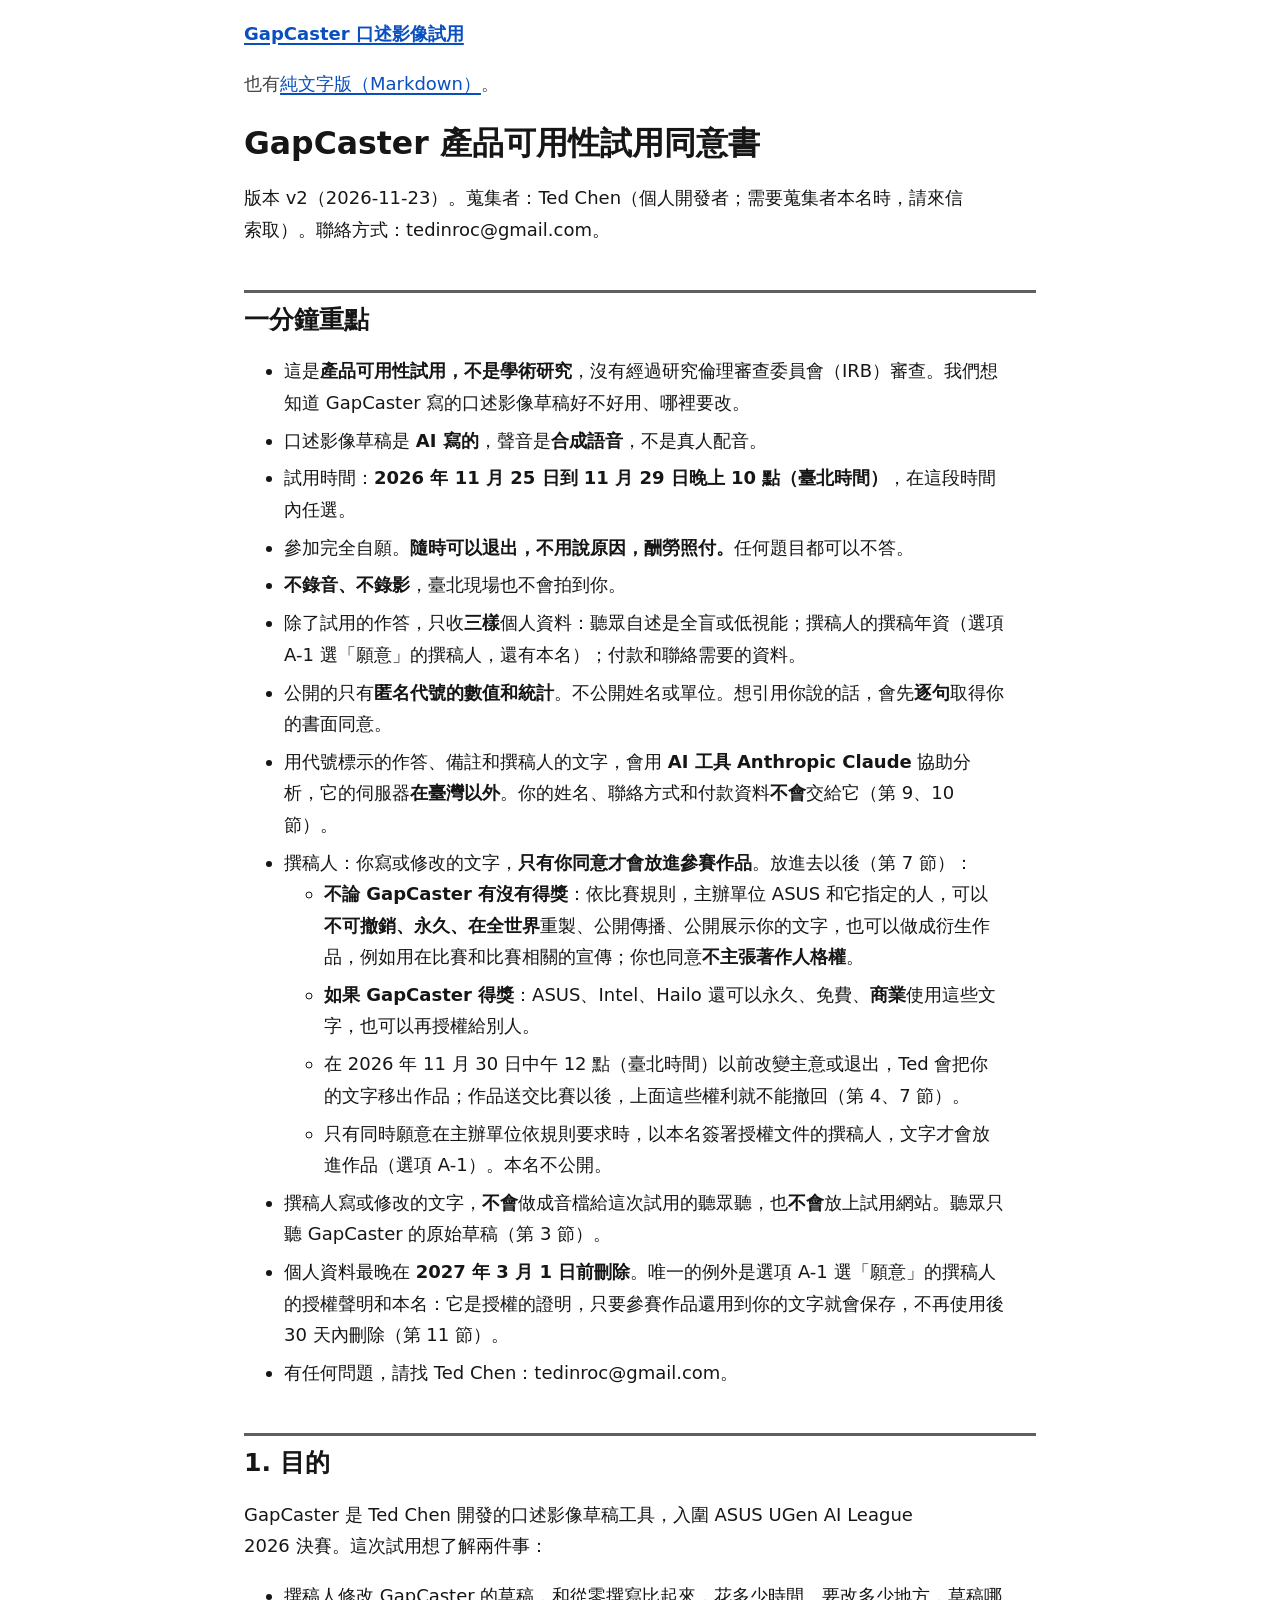
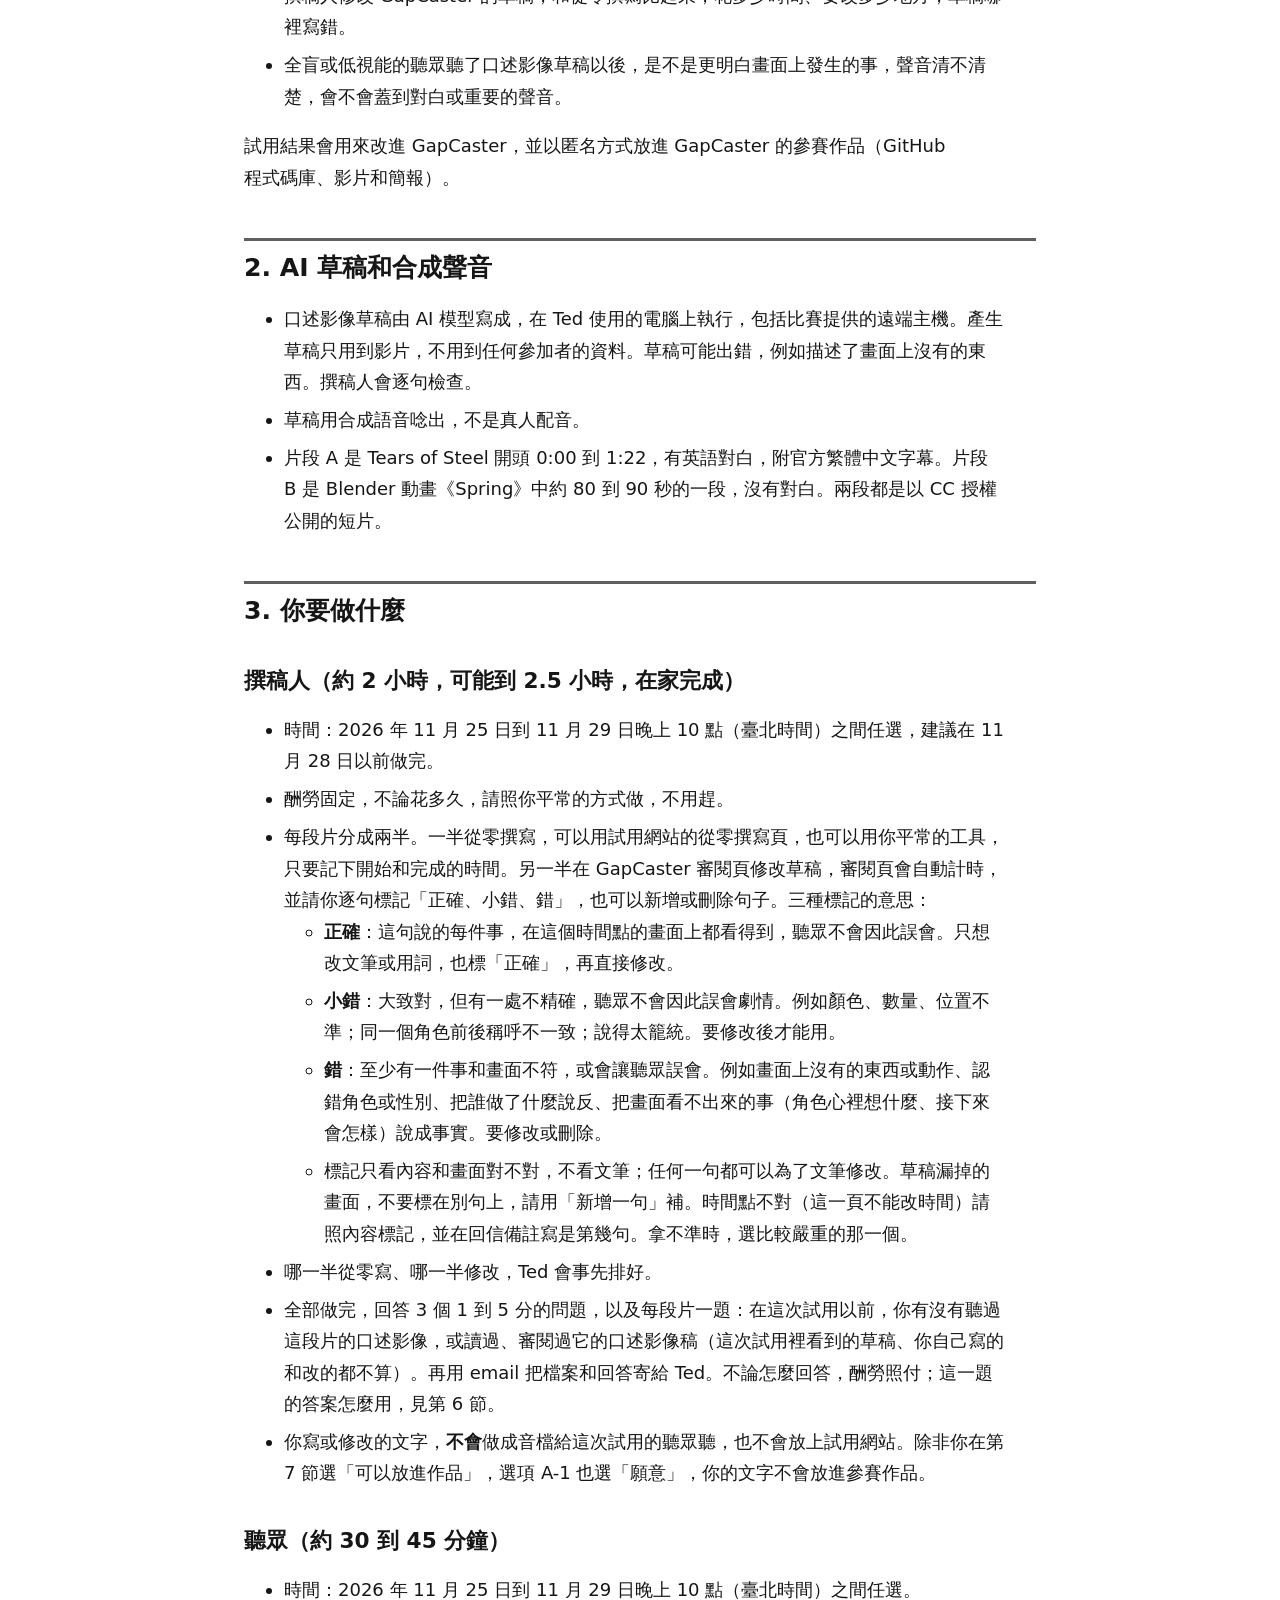
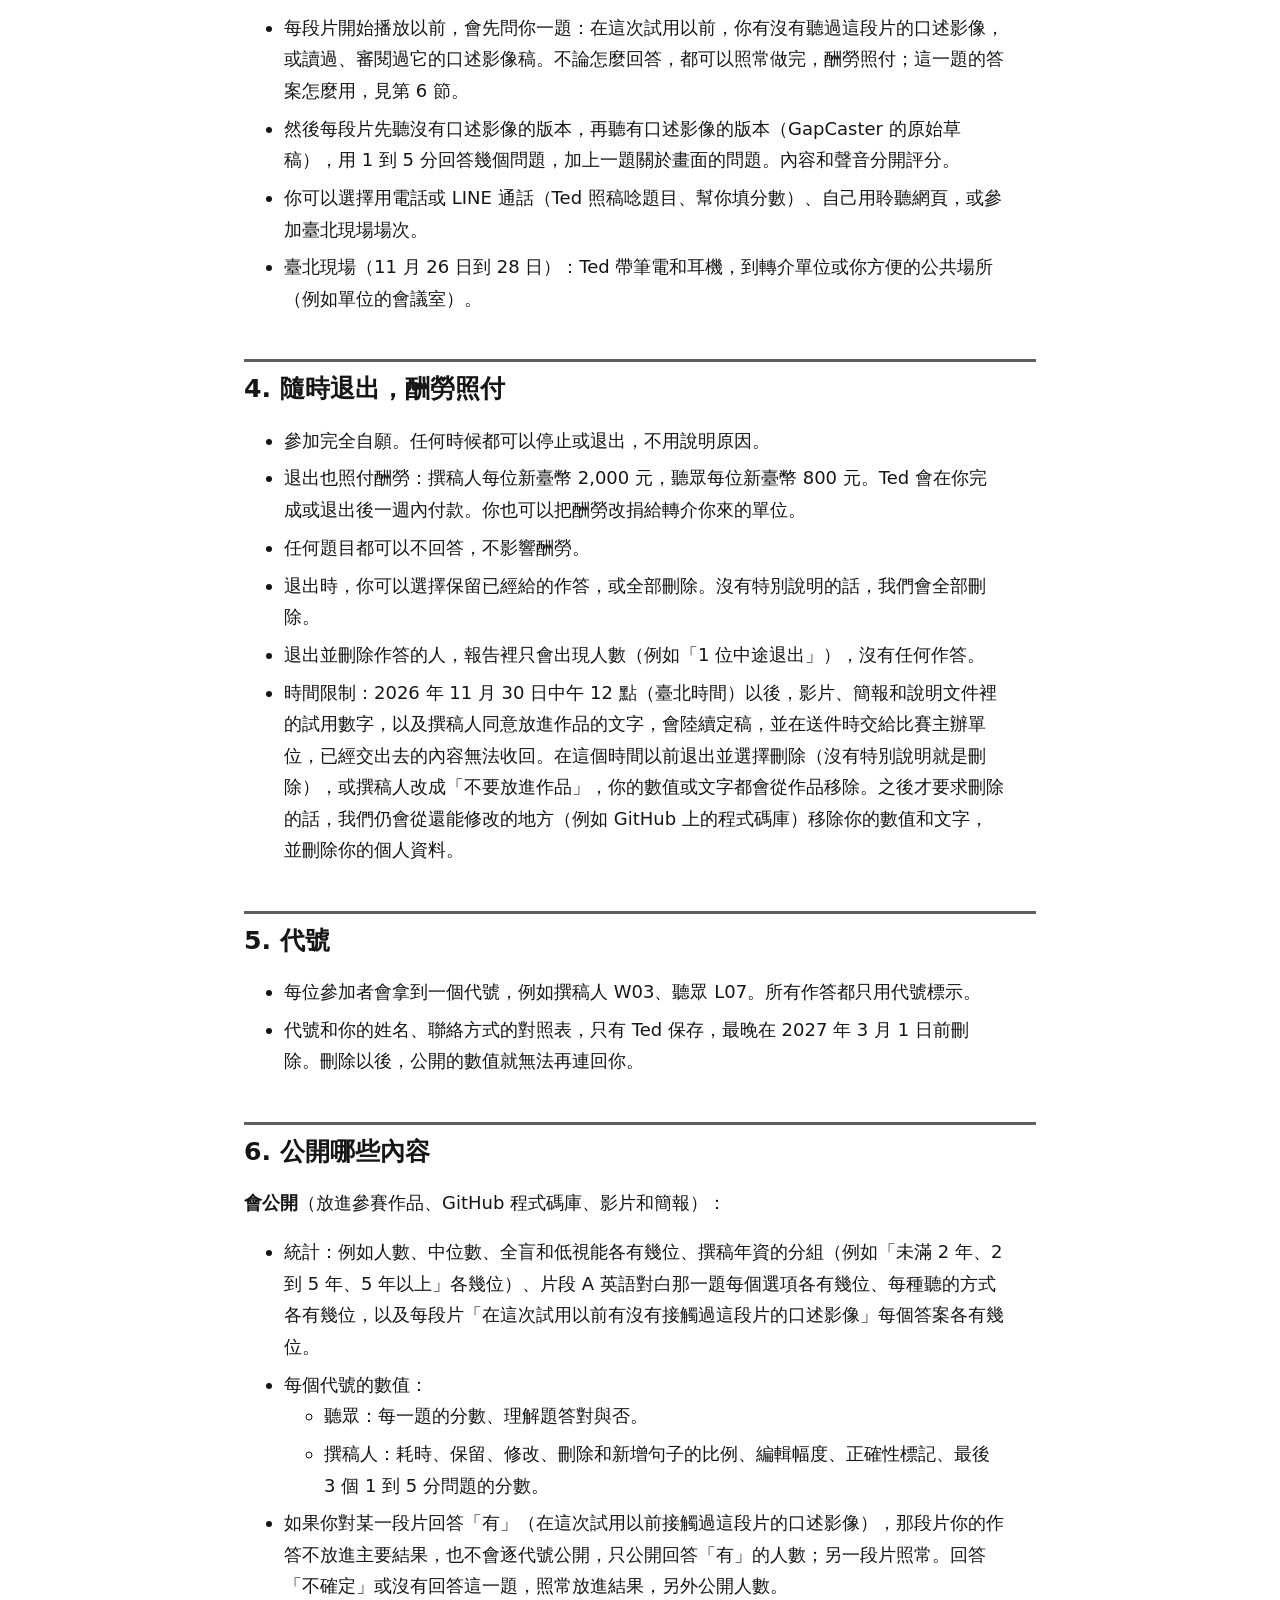
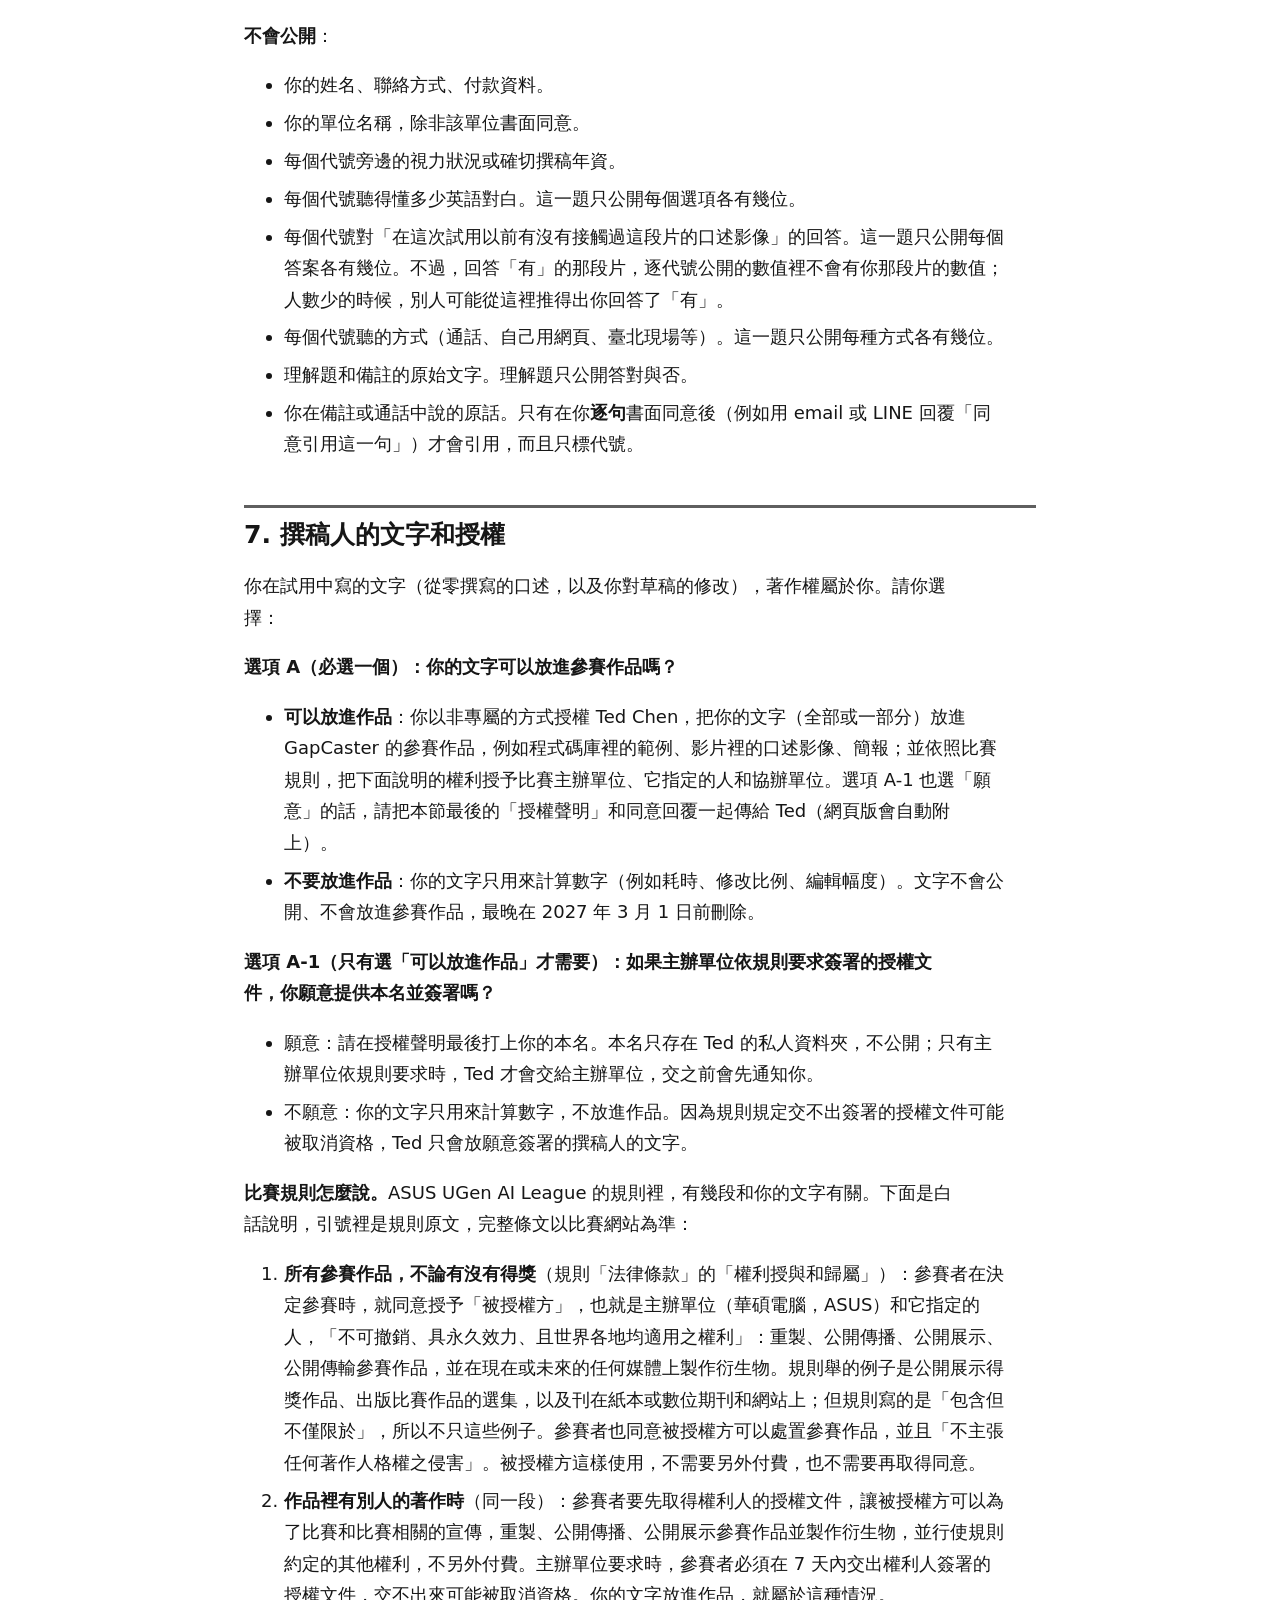
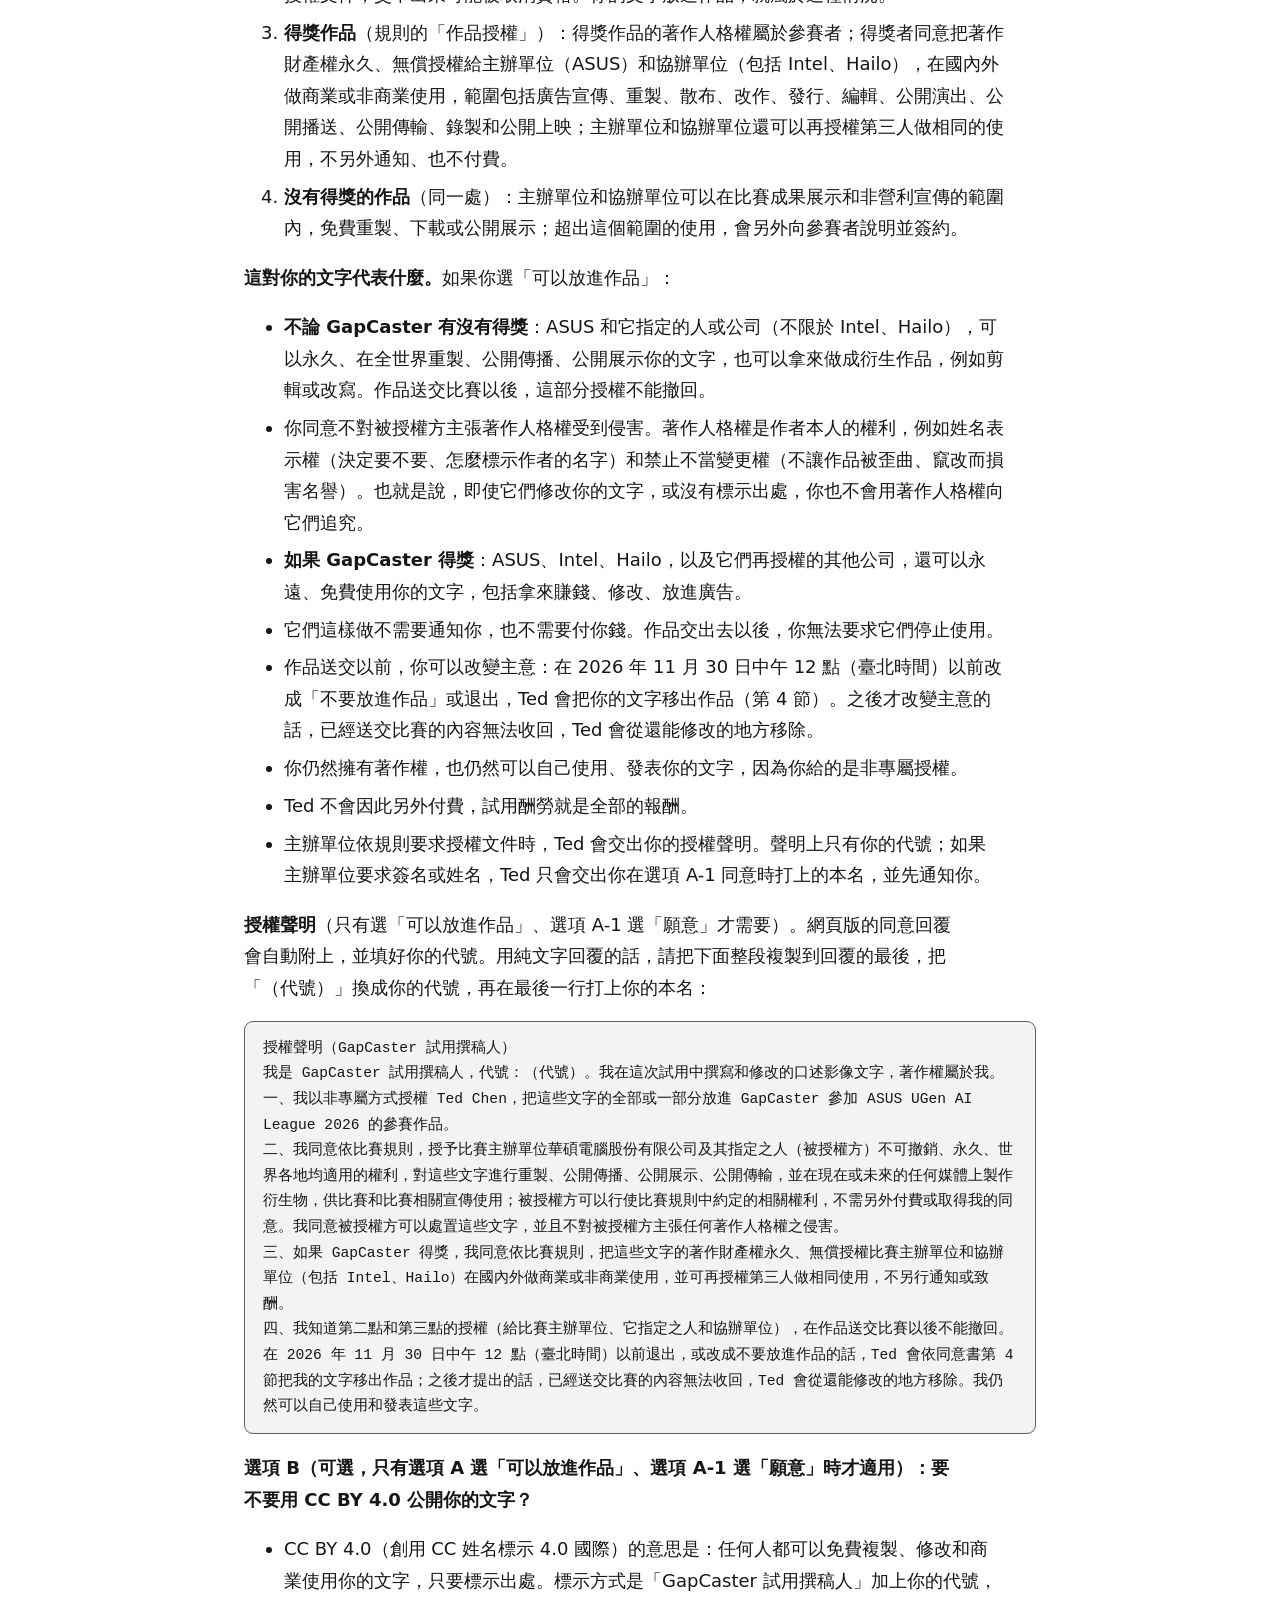
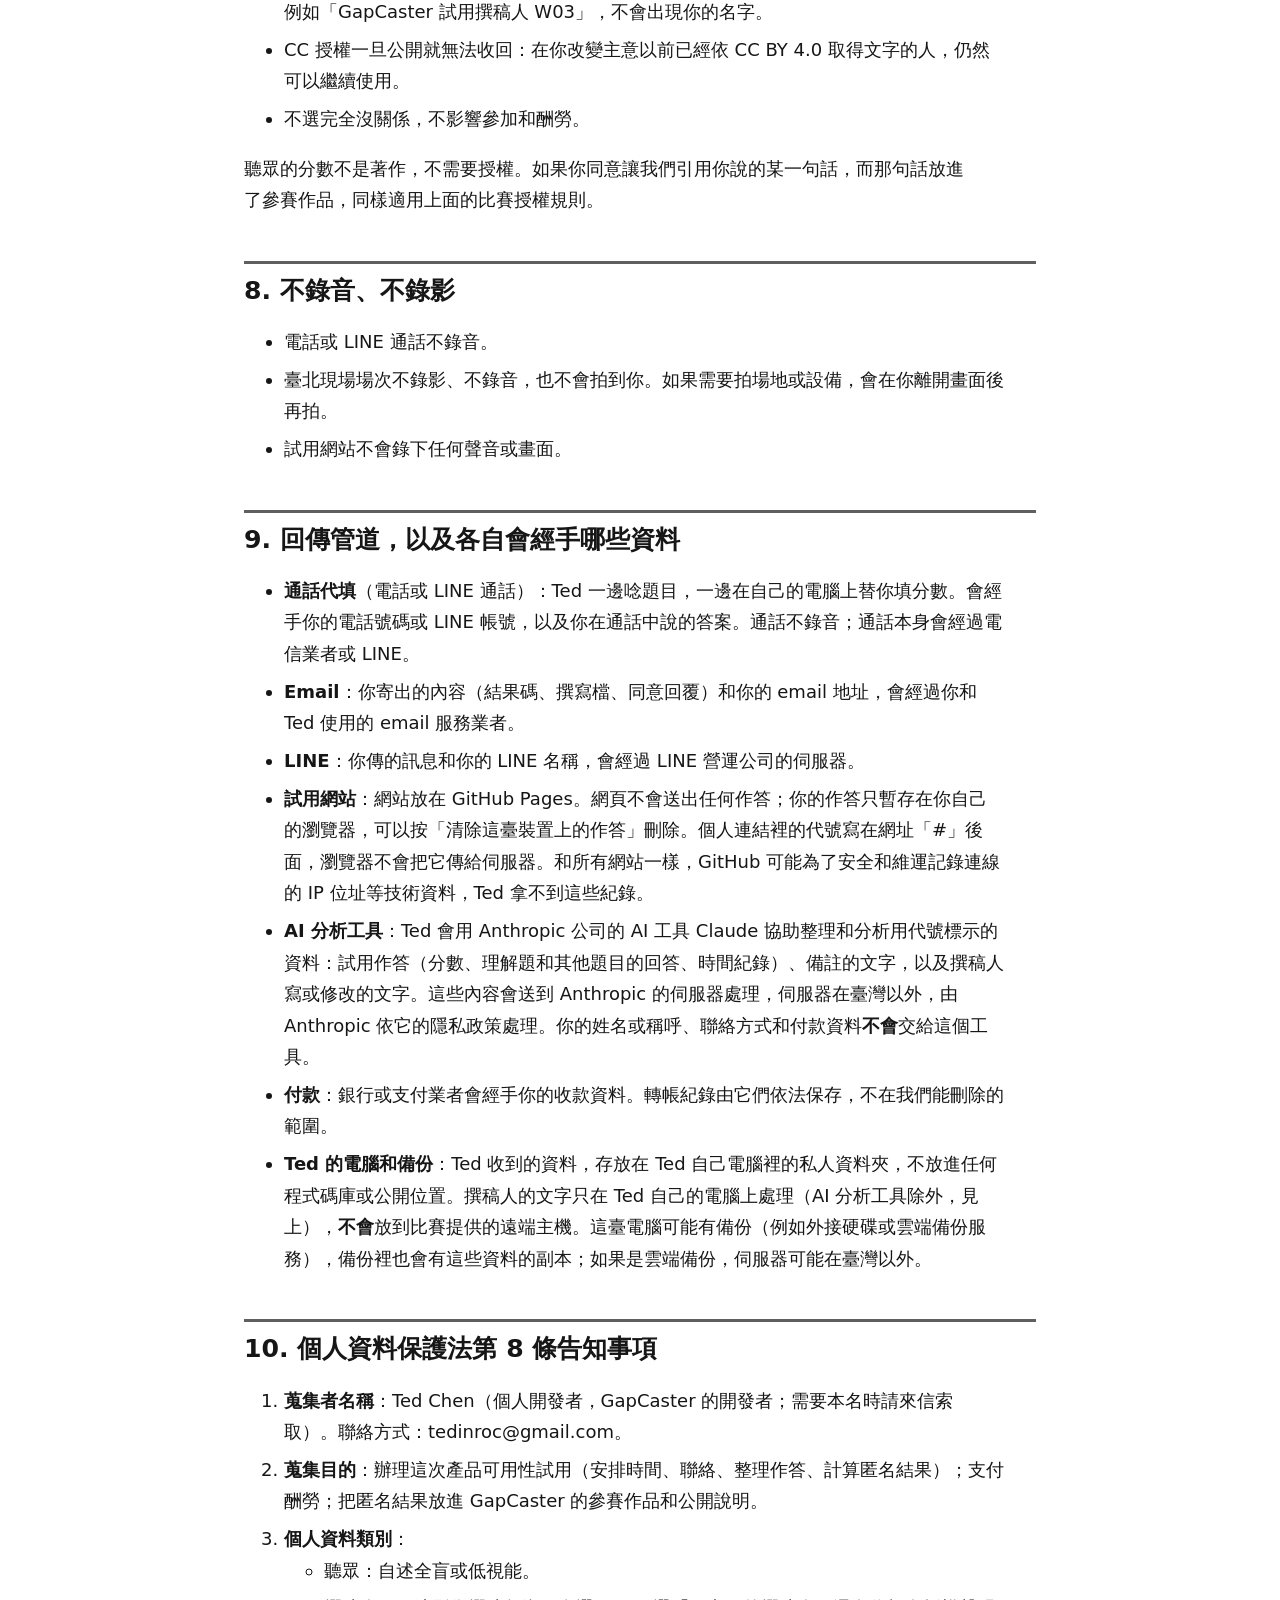
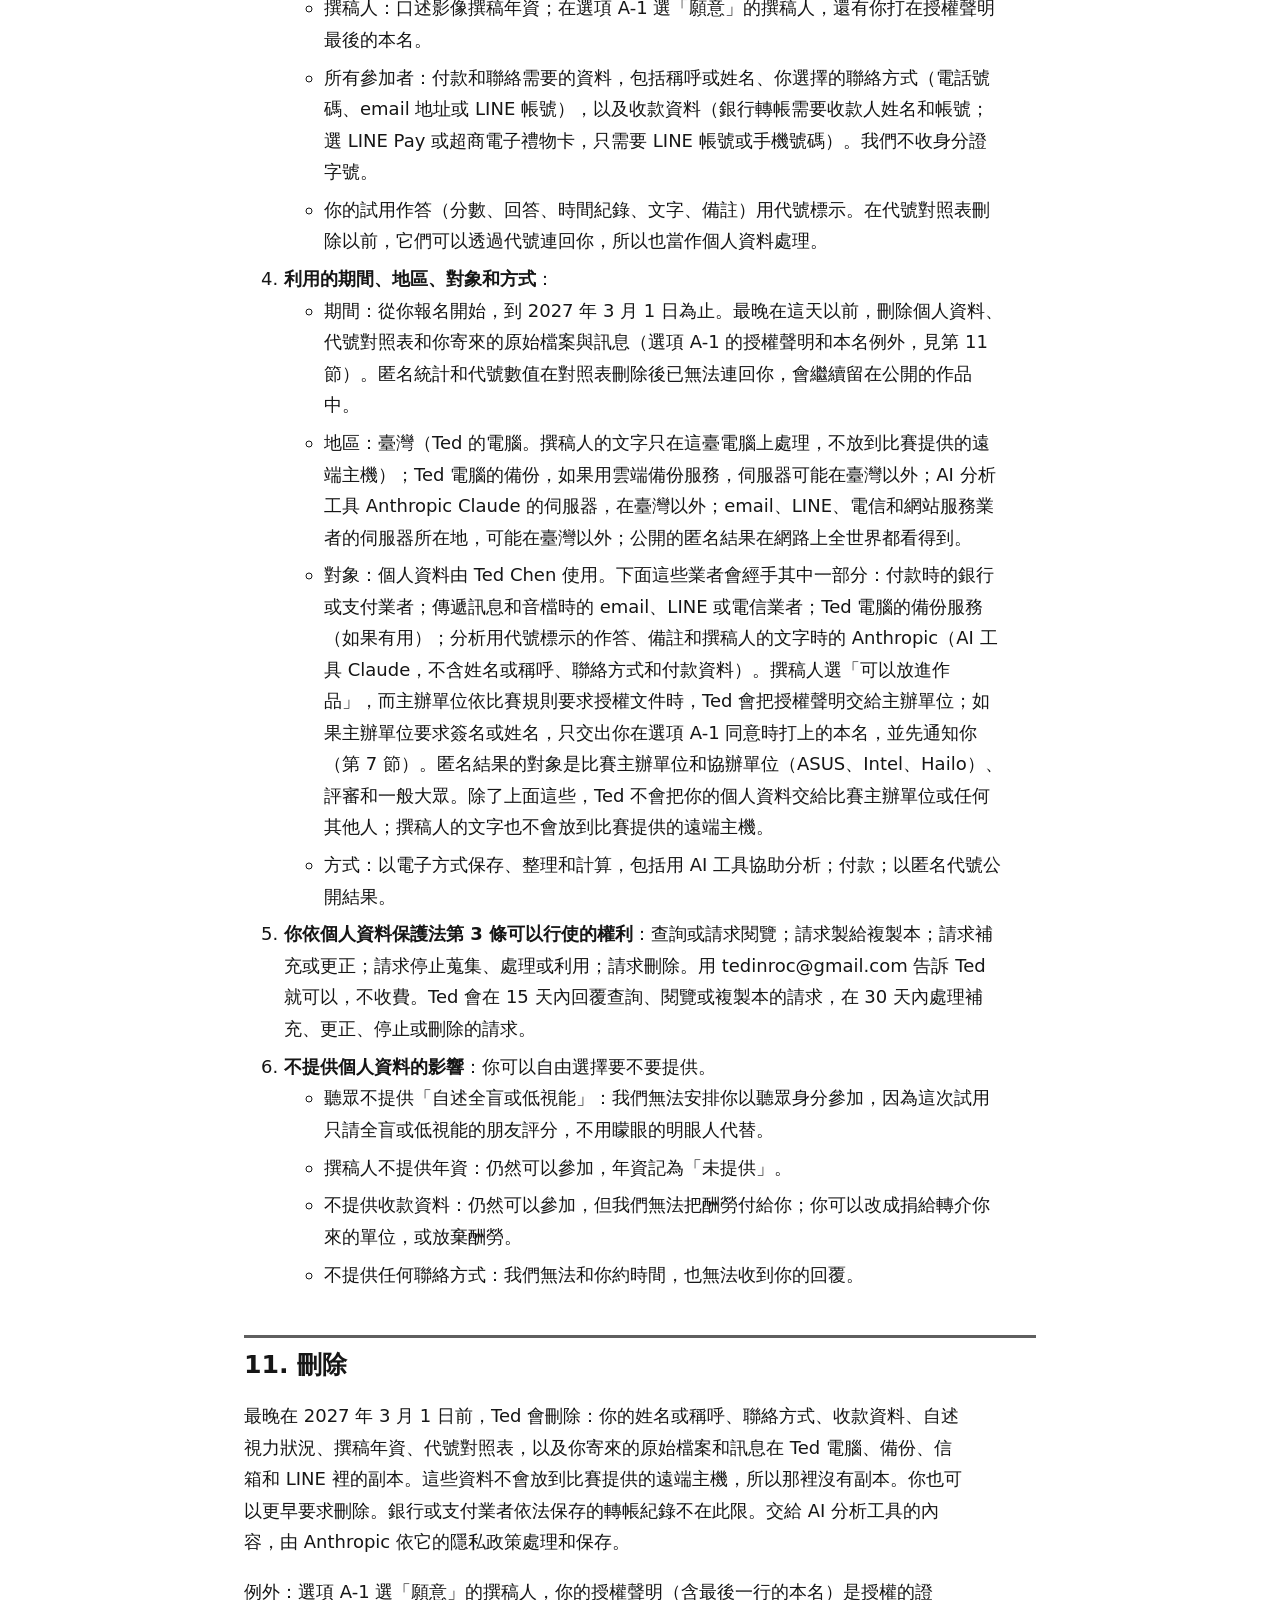
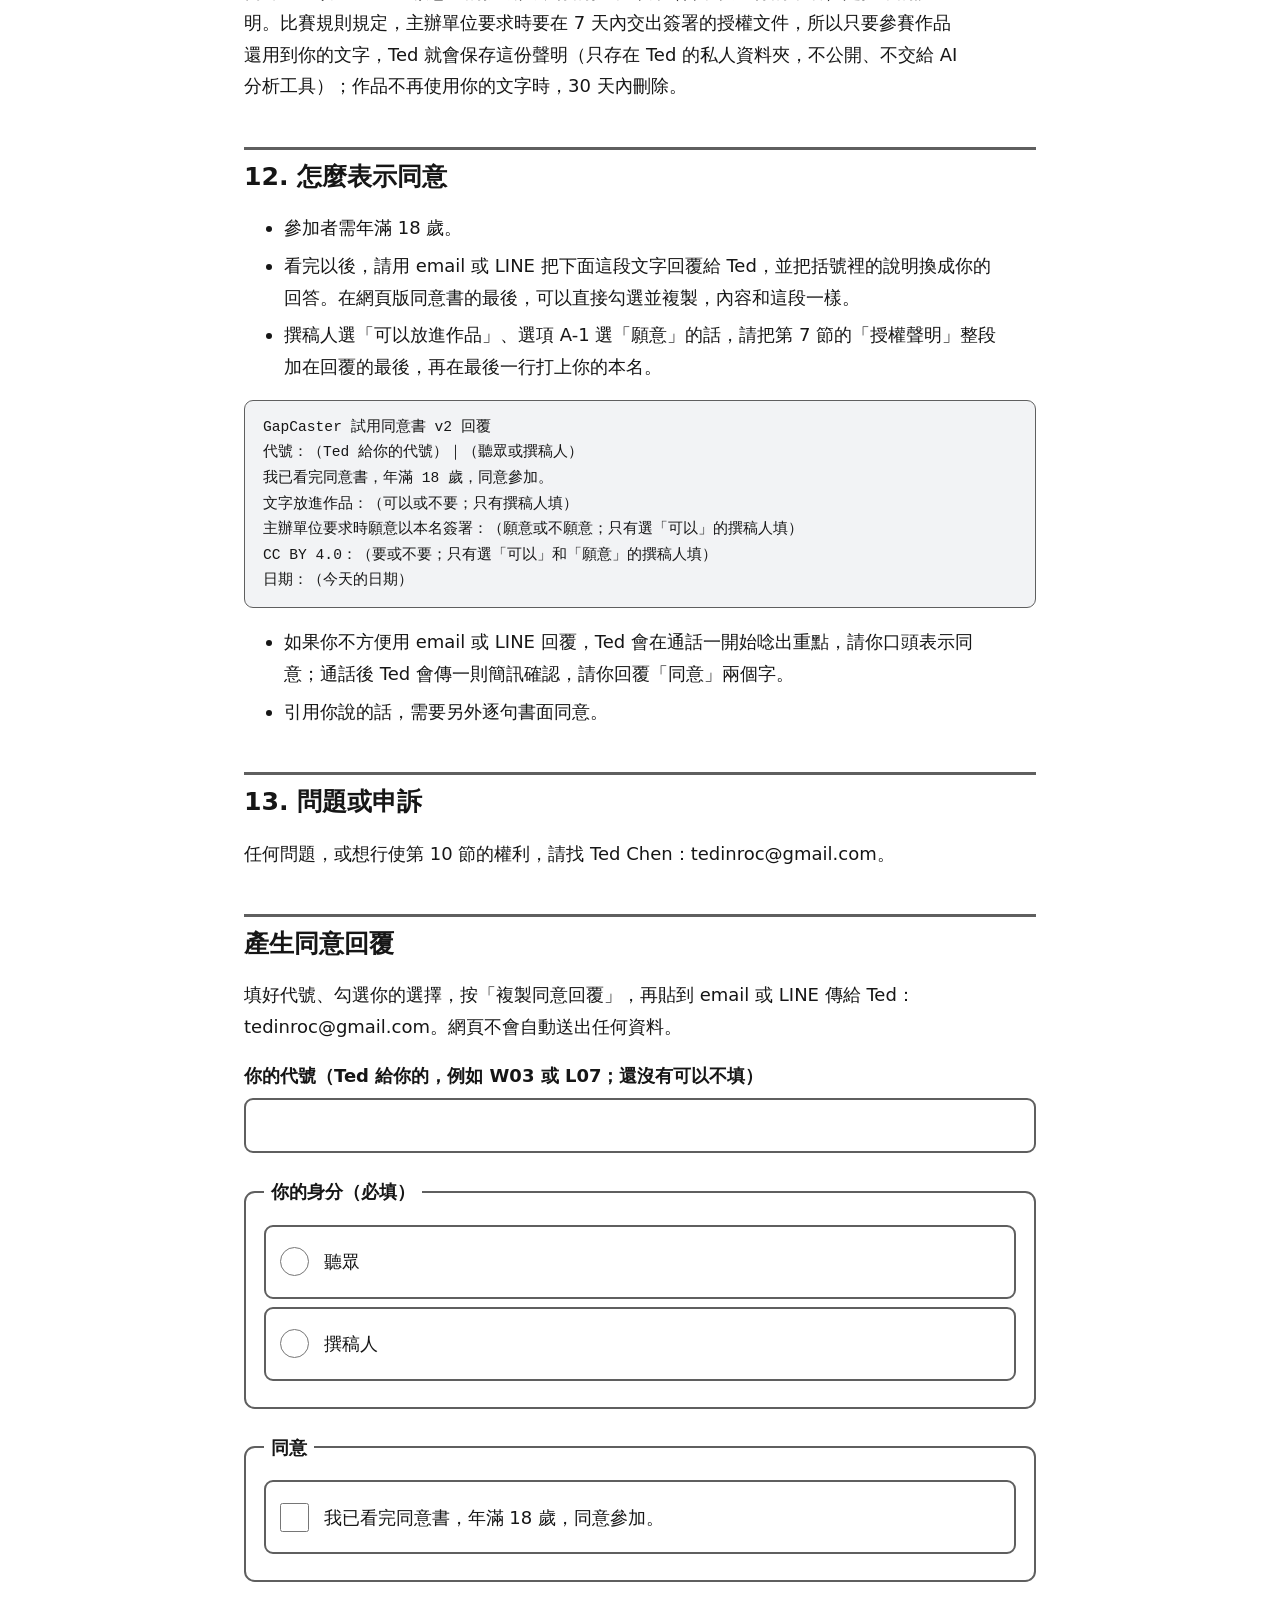
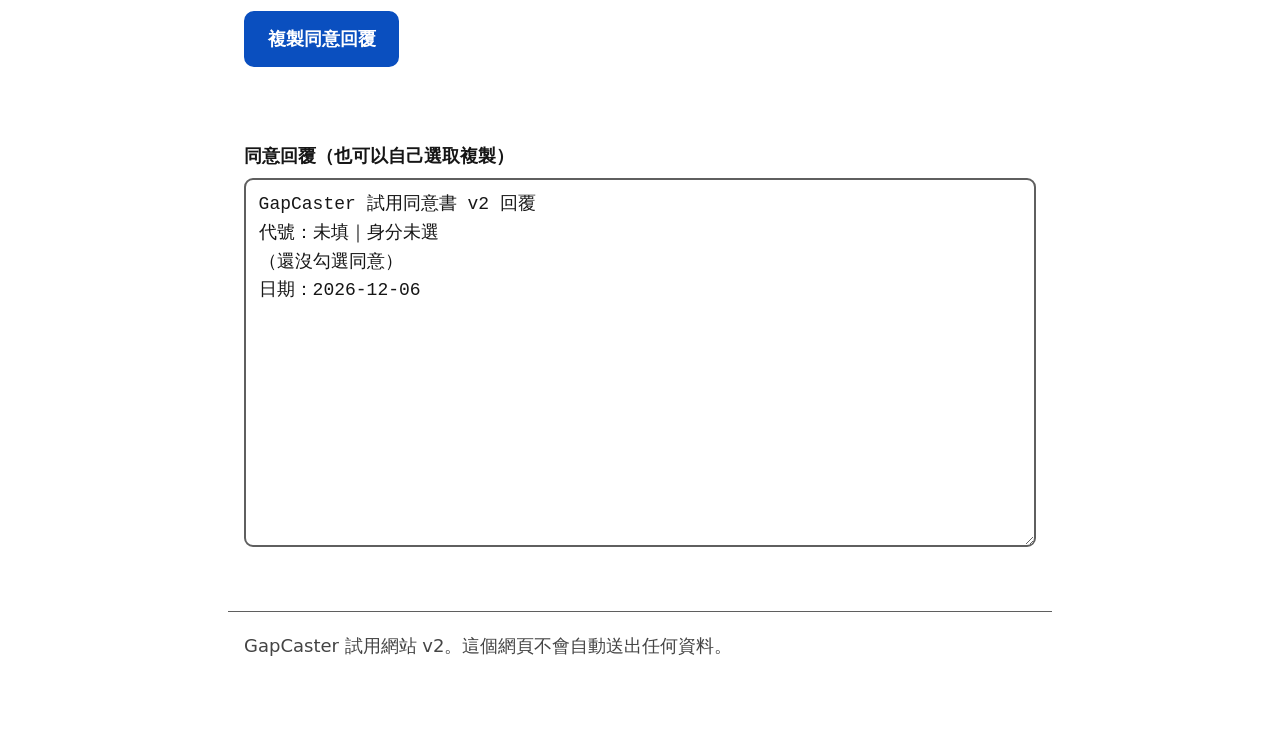
==== consent.html @ 2f9c4f00 "GapCaster trial site: one round, 25-29 November 2026" ====
<!doctype html>
<html lang="zh-Hant-TW">
<head>
<meta charset="utf-8">
<meta name="viewport" content="width=device-width, initial-scale=1">
<meta http-equiv="Content-Security-Policy" content="default-src 'self'; script-src 'self'; style-src 'self'; media-src 'self'; img-src 'self'; connect-src 'none'; form-action 'none'; base-uri 'none'; object-src 'none'">
<meta name="robots" content="noindex, nofollow">
<meta name="referrer" content="no-referrer">
<meta name="color-scheme" content="light dark">
<title>試用同意書｜GapCaster</title>
<link rel="stylesheet" href="assets/site.css">
</head>
<body>
<a class="skip" href="#main">跳到主要內容</a>
<header class="site-header"><nav aria-label="網站"><a href="index.html">GapCaster 口述影像試用</a></nav></header>
<main id="main">

<!-- Generated by tools/build.py. Edit the source there, then rebuild. -->

<p class="muted">也有<a href="consent.md">純文字版（Markdown）</a>。</p>
<h1 id="s1">GapCaster 產品可用性試用同意書</h1>
<p>版本 v2（2026-11-23）。蒐集者：Ted Chen（個人開發者；需要蒐集者本名時，請來信索取）。聯絡方式：tedinroc@gmail.com。</p>
<h2 id="s2">一分鐘重點</h2>
<ul><li>這是<strong>產品可用性試用，不是學術研究</strong>，沒有經過研究倫理審查委員會（IRB）審查。我們想知道 GapCaster 寫的口述影像草稿好不好用、哪裡要改。</li><li>口述影像草稿是 <strong>AI 寫的</strong>，聲音是<strong>合成語音</strong>，不是真人配音。</li><li>試用時間：<strong>2026 年 11 月 25 日到 11 月 29 日晚上 10 點（臺北時間）</strong>，在這段時間內任選。</li><li>參加完全自願。<strong>隨時可以退出，不用說原因，酬勞照付。</strong>任何題目都可以不答。</li><li><strong>不錄音、不錄影</strong>，臺北現場也不會拍到你。</li><li>除了試用的作答，只收<strong>三樣</strong>個人資料：聽眾自述是全盲或低視能；撰稿人的撰稿年資（選項 A-1 選「願意」的撰稿人，還有本名）；付款和聯絡需要的資料。</li><li>公開的只有<strong>匿名代號的數值和統計</strong>。不公開姓名或單位。想引用你說的話，會先<strong>逐句</strong>取得你的書面同意。</li><li>用代號標示的作答、備註和撰稿人的文字，會用 <strong>AI 工具 Anthropic Claude</strong> 協助分析，它的伺服器<strong>在臺灣以外</strong>。你的姓名、聯絡方式和付款資料<strong>不會</strong>交給它（第 9、10 節）。</li><li>撰稿人：你寫或修改的文字，<strong>只有你同意才會放進參賽作品</strong>。放進去以後（第 7 節）：<ul><li><strong>不論 GapCaster 有沒有得獎</strong>：依比賽規則，主辦單位 ASUS 和它指定的人，可以<strong>不可撤銷、永久、在全世界</strong>重製、公開傳播、公開展示你的文字，也可以做成衍生作品，例如用在比賽和比賽相關的宣傳；你也同意<strong>不主張著作人格權</strong>。</li><li><strong>如果 GapCaster 得獎</strong>：ASUS、Intel、Hailo 還可以永久、免費、<strong>商業</strong>使用這些文字，也可以再授權給別人。</li><li>在 2026 年 11 月 30 日中午 12 點（臺北時間）以前改變主意或退出，Ted 會把你的文字移出作品；作品送交比賽以後，上面這些權利就不能撤回（第 4、7 節）。</li><li>只有同時願意在主辦單位依規則要求時，以本名簽署授權文件的撰稿人，文字才會放進作品（選項 A-1）。本名不公開。</li></ul></li><li>撰稿人寫或修改的文字，<strong>不會</strong>做成音檔給這次試用的聽眾聽，也<strong>不會</strong>放上試用網站。聽眾只聽 GapCaster 的原始草稿（第 3 節）。</li><li>個人資料最晚在 <strong>2027 年 3 月 1 日前刪除</strong>。唯一的例外是選項 A-1 選「願意」的撰稿人的授權聲明和本名：它是授權的證明，只要參賽作品還用到你的文字就會保存，不再使用後 30 天內刪除（第 11 節）。</li><li>有任何問題，請找 Ted Chen：tedinroc@gmail.com。</li></ul>
<h2 id="s3">1. 目的</h2>
<p>GapCaster 是 Ted Chen 開發的口述影像草稿工具，入圍 ASUS UGen AI League 2026 決賽。這次試用想了解兩件事：</p>
<ul><li>撰稿人修改 GapCaster 的草稿，和從零撰寫比起來，花多少時間、要改多少地方，草稿哪裡寫錯。</li><li>全盲或低視能的聽眾聽了口述影像草稿以後，是不是更明白畫面上發生的事，聲音清不清楚，會不會蓋到對白或重要的聲音。</li></ul>
<p>試用結果會用來改進 GapCaster，並以匿名方式放進 GapCaster 的參賽作品（GitHub 程式碼庫、影片和簡報）。</p>
<h2 id="s4">2. AI 草稿和合成聲音</h2>
<ul><li>口述影像草稿由 AI 模型寫成，在 Ted 使用的電腦上執行，包括比賽提供的遠端主機。產生草稿只用到影片，不用到任何參加者的資料。草稿可能出錯，例如描述了畫面上沒有的東西。撰稿人會逐句檢查。</li><li>草稿用合成語音唸出，不是真人配音。</li><li>片段 A 是 Tears of Steel 開頭 0:00 到 1:22，有英語對白，附官方繁體中文字幕。片段 B 是 Blender 動畫《Spring》中約 80 到 90 秒的一段，沒有對白。兩段都是以 CC 授權公開的短片。</li></ul>
<h2 id="s5">3. 你要做什麼</h2>
<h3 id="s6">撰稿人（約 2 小時，可能到 2.5 小時，在家完成）</h3>
<ul><li>時間：2026 年 11 月 25 日到 11 月 29 日晚上 10 點（臺北時間）之間任選，建議在 11 月 28 日以前做完。</li><li>酬勞固定，不論花多久，請照你平常的方式做，不用趕。</li><li>每段片分成兩半。一半從零撰寫，可以用試用網站的從零撰寫頁，也可以用你平常的工具，只要記下開始和完成的時間。另一半在 GapCaster 審閱頁修改草稿，審閱頁會自動計時，並請你逐句標記「正確、小錯、錯」，也可以新增或刪除句子。三種標記的意思：<ul><li><strong>正確</strong>：這句說的每件事，在這個時間點的畫面上都看得到，聽眾不會因此誤會。只想改文筆或用詞，也標「正確」，再直接修改。</li><li><strong>小錯</strong>：大致對，但有一處不精確，聽眾不會因此誤會劇情。例如顏色、數量、位置不準；同一個角色前後稱呼不一致；說得太籠統。要修改後才能用。</li><li><strong>錯</strong>：至少有一件事和畫面不符，或會讓聽眾誤會。例如畫面上沒有的東西或動作、認錯角色或性別、把誰做了什麼說反、把畫面看不出來的事（角色心裡想什麼、接下來會怎樣）說成事實。要修改或刪除。</li><li>標記只看內容和畫面對不對，不看文筆；任何一句都可以為了文筆修改。草稿漏掉的畫面，不要標在別句上，請用「新增一句」補。時間點不對（這一頁不能改時間）請照內容標記，並在回信備註寫是第幾句。拿不準時，選比較嚴重的那一個。</li></ul></li><li>哪一半從零寫、哪一半修改，Ted 會事先排好。</li><li>全部做完，回答 3 個 1 到 5 分的問題，以及每段片一題：在這次試用以前，你有沒有聽過這段片的口述影像，或讀過、審閱過它的口述影像稿（這次試用裡看到的草稿、你自己寫的和改的都不算）。再用 email 把檔案和回答寄給 Ted。不論怎麼回答，酬勞照付；這一題的答案怎麼用，見第 6 節。</li><li>你寫或修改的文字，<strong>不會</strong>做成音檔給這次試用的聽眾聽，也不會放上試用網站。除非你在第 7 節選「可以放進作品」，選項 A-1 也選「願意」，你的文字不會放進參賽作品。</li></ul>
<h3 id="s7">聽眾（約 30 到 45 分鐘）</h3>
<ul><li>時間：2026 年 11 月 25 日到 11 月 29 日晚上 10 點（臺北時間）之間任選。</li><li>每段片開始播放以前，會先問你一題：在這次試用以前，你有沒有聽過這段片的口述影像，或讀過、審閱過它的口述影像稿。不論怎麼回答，都可以照常做完，酬勞照付；這一題的答案怎麼用，見第 6 節。</li><li>然後每段片先聽沒有口述影像的版本，再聽有口述影像的版本（GapCaster 的原始草稿），用 1 到 5 分回答幾個問題，加上一題關於畫面的問題。內容和聲音分開評分。</li><li>你可以選擇用電話或 LINE 通話（Ted 照稿唸題目、幫你填分數）、自己用聆聽網頁，或參加臺北現場場次。</li><li>臺北現場（11 月 26 日到 28 日）：Ted 帶筆電和耳機，到轉介單位或你方便的公共場所（例如單位的會議室）。</li></ul>
<h2 id="s8">4. 隨時退出，酬勞照付</h2>
<ul><li>參加完全自願。任何時候都可以停止或退出，不用說明原因。</li><li>退出也照付酬勞：撰稿人每位新臺幣 2,000 元，聽眾每位新臺幣 800 元。Ted 會在你完成或退出後一週內付款。你也可以把酬勞改捐給轉介你來的單位。</li><li>任何題目都可以不回答，不影響酬勞。</li><li>退出時，你可以選擇保留已經給的作答，或全部刪除。沒有特別說明的話，我們會全部刪除。</li><li>退出並刪除作答的人，報告裡只會出現人數（例如「1 位中途退出」），沒有任何作答。</li><li>時間限制：2026 年 11 月 30 日中午 12 點（臺北時間）以後，影片、簡報和說明文件裡的試用數字，以及撰稿人同意放進作品的文字，會陸續定稿，並在送件時交給比賽主辦單位，已經交出去的內容無法收回。在這個時間以前退出並選擇刪除（沒有特別說明就是刪除），或撰稿人改成「不要放進作品」，你的數值或文字都會從作品移除。之後才要求刪除的話，我們仍會從還能修改的地方（例如 GitHub 上的程式碼庫）移除你的數值和文字，並刪除你的個人資料。</li></ul>
<h2 id="s9">5. 代號</h2>
<ul><li>每位參加者會拿到一個代號，例如撰稿人 W03、聽眾 L07。所有作答都只用代號標示。</li><li>代號和你的姓名、聯絡方式的對照表，只有 Ted 保存，最晚在 2027 年 3 月 1 日前刪除。刪除以後，公開的數值就無法再連回你。</li></ul>
<h2 id="s10">6. 公開哪些內容</h2>
<p><strong>會公開</strong>（放進參賽作品、GitHub 程式碼庫、影片和簡報）：</p>
<ul><li>統計：例如人數、中位數、全盲和低視能各有幾位、撰稿年資的分組（例如「未滿 2 年、2 到 5 年、5 年以上」各幾位）、片段 A 英語對白那一題每個選項各有幾位、每種聽的方式各有幾位，以及每段片「在這次試用以前有沒有接觸過這段片的口述影像」每個答案各有幾位。</li><li>每個代號的數值：<ul><li>聽眾：每一題的分數、理解題答對與否。</li><li>撰稿人：耗時、保留、修改、刪除和新增句子的比例、編輯幅度、正確性標記、最後 3 個 1 到 5 分問題的分數。</li></ul></li><li>如果你對某一段片回答「有」（在這次試用以前接觸過這段片的口述影像），那段片你的作答不放進主要結果，也不會逐代號公開，只公開回答「有」的人數；另一段片照常。回答「不確定」或沒有回答這一題，照常放進結果，另外公開人數。</li></ul>
<p><strong>不會公開</strong>：</p>
<ul><li>你的姓名、聯絡方式、付款資料。</li><li>你的單位名稱，除非該單位書面同意。</li><li>每個代號旁邊的視力狀況或確切撰稿年資。</li><li>每個代號聽得懂多少英語對白。這一題只公開每個選項各有幾位。</li><li>每個代號對「在這次試用以前有沒有接觸過這段片的口述影像」的回答。這一題只公開每個答案各有幾位。不過，回答「有」的那段片，逐代號公開的數值裡不會有你那段片的數值；人數少的時候，別人可能從這裡推得出你回答了「有」。</li><li>每個代號聽的方式（通話、自己用網頁、臺北現場等）。這一題只公開每種方式各有幾位。</li><li>理解題和備註的原始文字。理解題只公開答對與否。</li><li>你在備註或通話中說的原話。只有在你<strong>逐句</strong>書面同意後（例如用 email 或 LINE 回覆「同意引用這一句」）才會引用，而且只標代號。</li></ul>
<h2 id="s11">7. 撰稿人的文字和授權</h2>
<p>你在試用中寫的文字（從零撰寫的口述，以及你對草稿的修改），著作權屬於你。請你選擇：</p>
<p><strong>選項 A（必選一個）：你的文字可以放進參賽作品嗎？</strong></p>
<ul><li><strong>可以放進作品</strong>：你以非專屬的方式授權 Ted Chen，把你的文字（全部或一部分）放進 GapCaster 的參賽作品，例如程式碼庫裡的範例、影片裡的口述影像、簡報；並依照比賽規則，把下面說明的權利授予比賽主辦單位、它指定的人和協辦單位。選項 A-1 也選「願意」的話，請把本節最後的「授權聲明」和同意回覆一起傳給 Ted（網頁版會自動附上）。</li><li><strong>不要放進作品</strong>：你的文字只用來計算數字（例如耗時、修改比例、編輯幅度）。文字不會公開、不會放進參賽作品，最晚在 2027 年 3 月 1 日前刪除。</li></ul>
<p><strong>選項 A-1（只有選「可以放進作品」才需要）：如果主辦單位依規則要求簽署的授權文件，你願意提供本名並簽署嗎？</strong></p>
<ul><li>願意：請在授權聲明最後打上你的本名。本名只存在 Ted 的私人資料夾，不公開；只有主辦單位依規則要求時，Ted 才會交給主辦單位，交之前會先通知你。</li><li>不願意：你的文字只用來計算數字，不放進作品。因為規則規定交不出簽署的授權文件可能被取消資格，Ted 只會放願意簽署的撰稿人的文字。</li></ul>
<p><strong>比賽規則怎麼說。</strong>ASUS UGen AI League 的規則裡，有幾段和你的文字有關。下面是白話說明，引號裡是規則原文，完整條文以比賽網站為準：</p>
<ol><li><strong>所有參賽作品，不論有沒有得獎</strong>（規則「法律條款」的「權利授與和歸屬」）：參賽者在決定參賽時，就同意授予「被授權方」，也就是主辦單位（華碩電腦，ASUS）和它指定的人，「不可撤銷、具永久效力、且世界各地均適用之權利」：重製、公開傳播、公開展示、公開傳輸參賽作品，並在現在或未來的任何媒體上製作衍生物。規則舉的例子是公開展示得獎作品、出版比賽作品的選集，以及刊在紙本或數位期刊和網站上；但規則寫的是「包含但不僅限於」，所以不只這些例子。參賽者也同意被授權方可以處置參賽作品，並且「不主張任何著作人格權之侵害」。被授權方這樣使用，不需要另外付費，也不需要再取得同意。</li><li><strong>作品裡有別人的著作時</strong>（同一段）：參賽者要先取得權利人的授權文件，讓被授權方可以為了比賽和比賽相關的宣傳，重製、公開傳播、公開展示參賽作品並製作衍生物，並行使規則約定的其他權利，不另外付費。主辦單位要求時，參賽者必須在 7 天內交出權利人簽署的授權文件，交不出來可能被取消資格。你的文字放進作品，就屬於這種情況。</li><li><strong>得獎作品</strong>（規則的「作品授權」）：得獎作品的著作人格權屬於參賽者；得獎者同意把著作財產權永久、無償授權給主辦單位（ASUS）和協辦單位（包括 Intel、Hailo），在國內外做商業或非商業使用，範圍包括廣告宣傳、重製、散布、改作、發行、編輯、公開演出、公開播送、公開傳輸、錄製和公開上映；主辦單位和協辦單位還可以再授權第三人做相同的使用，不另外通知、也不付費。</li><li><strong>沒有得獎的作品</strong>（同一處）：主辦單位和協辦單位可以在比賽成果展示和非營利宣傳的範圍內，免費重製、下載或公開展示；超出這個範圍的使用，會另外向參賽者說明並簽約。</li></ol>
<p><strong>這對你的文字代表什麼。</strong>如果你選「可以放進作品」：</p>
<ul><li><strong>不論 GapCaster 有沒有得獎</strong>：ASUS 和它指定的人或公司（不限於 Intel、Hailo），可以永久、在全世界重製、公開傳播、公開展示你的文字，也可以拿來做成衍生作品，例如剪輯或改寫。作品送交比賽以後，這部分授權不能撤回。</li><li>你同意不對被授權方主張著作人格權受到侵害。著作人格權是作者本人的權利，例如姓名表示權（決定要不要、怎麼標示作者的名字）和禁止不當變更權（不讓作品被歪曲、竄改而損害名譽）。也就是說，即使它們修改你的文字，或沒有標示出處，你也不會用著作人格權向它們追究。</li><li><strong>如果 GapCaster 得獎</strong>：ASUS、Intel、Hailo，以及它們再授權的其他公司，還可以永遠、免費使用你的文字，包括拿來賺錢、修改、放進廣告。</li><li>它們這樣做不需要通知你，也不需要付你錢。作品交出去以後，你無法要求它們停止使用。</li><li>作品送交以前，你可以改變主意：在 2026 年 11 月 30 日中午 12 點（臺北時間）以前改成「不要放進作品」或退出，Ted 會把你的文字移出作品（第 4 節）。之後才改變主意的話，已經送交比賽的內容無法收回，Ted 會從還能修改的地方移除。</li><li>你仍然擁有著作權，也仍然可以自己使用、發表你的文字，因為你給的是非專屬授權。</li><li>Ted 不會因此另外付費，試用酬勞就是全部的報酬。</li><li>主辦單位依規則要求授權文件時，Ted 會交出你的授權聲明。聲明上只有你的代號；如果主辦單位要求簽名或姓名，Ted 只會交出你在選項 A-1 同意時打上的本名，並先通知你。</li></ul>
<p><strong>授權聲明</strong>（只有選「可以放進作品」、選項 A-1 選「願意」才需要）。網頁版的同意回覆會自動附上，並填好你的代號。用純文字回覆的話，請把下面整段複製到回覆的最後，把「（代號）」換成你的代號，再在最後一行打上你的本名：</p>
<pre class="code" id="tpl-licence">授權聲明（GapCaster 試用撰稿人）
我是 GapCaster 試用撰稿人，代號：（代號）。我在這次試用中撰寫和修改的口述影像文字，著作權屬於我。
一、我以非專屬方式授權 Ted Chen，把這些文字的全部或一部分放進 GapCaster 參加 ASUS UGen AI League 2026 的參賽作品。
二、我同意依比賽規則，授予比賽主辦單位華碩電腦股份有限公司及其指定之人（被授權方）不可撤銷、永久、世界各地均適用的權利，對這些文字進行重製、公開傳播、公開展示、公開傳輸，並在現在或未來的任何媒體上製作衍生物，供比賽和比賽相關宣傳使用；被授權方可以行使比賽規則中約定的相關權利，不需另外付費或取得我的同意。我同意被授權方可以處置這些文字，並且不對被授權方主張任何著作人格權之侵害。
三、如果 GapCaster 得獎，我同意依比賽規則，把這些文字的著作財產權永久、無償授權比賽主辦單位和協辦單位（包括 Intel、Hailo）在國內外做商業或非商業使用，並可再授權第三人做相同使用，不另行通知或致酬。
四、我知道第二點和第三點的授權（給比賽主辦單位、它指定之人和協辦單位），在作品送交比賽以後不能撤回。在 2026 年 11 月 30 日中午 12 點（臺北時間）以前退出，或改成不要放進作品的話，Ted 會依同意書第 4 節把我的文字移出作品；之後才提出的話，已經送交比賽的內容無法收回，Ted 會從還能修改的地方移除。我仍然可以自己使用和發表這些文字。</pre>
<p><strong>選項 B（可選，只有選項 A 選「可以放進作品」、選項 A-1 選「願意」時才適用）：要不要用 CC BY 4.0 公開你的文字？</strong></p>
<ul><li>CC BY 4.0（創用 CC 姓名標示 4.0 國際）的意思是：任何人都可以免費複製、修改和商業使用你的文字，只要標示出處。標示方式是「GapCaster 試用撰稿人」加上你的代號，例如「GapCaster 試用撰稿人 W03」，不會出現你的名字。</li><li>CC 授權一旦公開就無法收回：在你改變主意以前已經依 CC BY 4.0 取得文字的人，仍然可以繼續使用。</li><li>不選完全沒關係，不影響參加和酬勞。</li></ul>
<p>聽眾的分數不是著作，不需要授權。如果你同意讓我們引用你說的某一句話，而那句話放進了參賽作品，同樣適用上面的比賽授權規則。</p>
<h2 id="s12">8. 不錄音、不錄影</h2>
<ul><li>電話或 LINE 通話不錄音。</li><li>臺北現場場次不錄影、不錄音，也不會拍到你。如果需要拍場地或設備，會在你離開畫面後再拍。</li><li>試用網站不會錄下任何聲音或畫面。</li></ul>
<h2 id="s13">9. 回傳管道，以及各自會經手哪些資料</h2>
<ul><li><strong>通話代填</strong>（電話或 LINE 通話）：Ted 一邊唸題目，一邊在自己的電腦上替你填分數。會經手你的電話號碼或 LINE 帳號，以及你在通話中說的答案。通話不錄音；通話本身會經過電信業者或 LINE。</li><li><strong>Email</strong>：你寄出的內容（結果碼、撰寫檔、同意回覆）和你的 email 地址，會經過你和 Ted 使用的 email 服務業者。</li><li><strong>LINE</strong>：你傳的訊息和你的 LINE 名稱，會經過 LINE 營運公司的伺服器。</li><li><strong>試用網站</strong>：網站放在 GitHub Pages。網頁不會送出任何作答；你的作答只暫存在你自己的瀏覽器，可以按「清除這臺裝置上的作答」刪除。個人連結裡的代號寫在網址「#」後面，瀏覽器不會把它傳給伺服器。和所有網站一樣，GitHub 可能為了安全和維運記錄連線的 IP 位址等技術資料，Ted 拿不到這些紀錄。</li><li><strong>AI 分析工具</strong>：Ted 會用 Anthropic 公司的 AI 工具 Claude 協助整理和分析用代號標示的資料：試用作答（分數、理解題和其他題目的回答、時間紀錄）、備註的文字，以及撰稿人寫或修改的文字。這些內容會送到 Anthropic 的伺服器處理，伺服器在臺灣以外，由 Anthropic 依它的隱私政策處理。你的姓名或稱呼、聯絡方式和付款資料<strong>不會</strong>交給這個工具。</li><li><strong>付款</strong>：銀行或支付業者會經手你的收款資料。轉帳紀錄由它們依法保存，不在我們能刪除的範圍。</li><li><strong>Ted 的電腦和備份</strong>：Ted 收到的資料，存放在 Ted 自己電腦裡的私人資料夾，不放進任何程式碼庫或公開位置。撰稿人的文字只在 Ted 自己的電腦上處理（AI 分析工具除外，見上），<strong>不會</strong>放到比賽提供的遠端主機。這臺電腦可能有備份（例如外接硬碟或雲端備份服務），備份裡也會有這些資料的副本；如果是雲端備份，伺服器可能在臺灣以外。</li></ul>
<h2 id="s14">10. 個人資料保護法第 8 條告知事項</h2>
<ol><li><strong>蒐集者名稱</strong>：Ted Chen（個人開發者，GapCaster 的開發者；需要本名時請來信索取）。聯絡方式：tedinroc@gmail.com。</li><li><strong>蒐集目的</strong>：辦理這次產品可用性試用（安排時間、聯絡、整理作答、計算匿名結果）；支付酬勞；把匿名結果放進 GapCaster 的參賽作品和公開說明。</li><li><strong>個人資料類別</strong>：<ul><li>聽眾：自述全盲或低視能。</li><li>撰稿人：口述影像撰稿年資；在選項 A-1 選「願意」的撰稿人，還有你打在授權聲明最後的本名。</li><li>所有參加者：付款和聯絡需要的資料，包括稱呼或姓名、你選擇的聯絡方式（電話號碼、email 地址或 LINE 帳號），以及收款資料（銀行轉帳需要收款人姓名和帳號；選 LINE Pay 或超商電子禮物卡，只需要 LINE 帳號或手機號碼）。我們不收身分證字號。</li><li>你的試用作答（分數、回答、時間紀錄、文字、備註）用代號標示。在代號對照表刪除以前，它們可以透過代號連回你，所以也當作個人資料處理。</li></ul></li><li><strong>利用的期間、地區、對象和方式</strong>：<ul><li>期間：從你報名開始，到 2027 年 3 月 1 日為止。最晚在這天以前，刪除個人資料、代號對照表和你寄來的原始檔案與訊息（選項 A-1 的授權聲明和本名例外，見第 11 節）。匿名統計和代號數值在對照表刪除後已無法連回你，會繼續留在公開的作品中。</li><li>地區：臺灣（Ted 的電腦。撰稿人的文字只在這臺電腦上處理，不放到比賽提供的遠端主機）；Ted 電腦的備份，如果用雲端備份服務，伺服器可能在臺灣以外；AI 分析工具 Anthropic Claude 的伺服器，在臺灣以外；email、LINE、電信和網站服務業者的伺服器所在地，可能在臺灣以外；公開的匿名結果在網路上全世界都看得到。</li><li>對象：個人資料由 Ted Chen 使用。下面這些業者會經手其中一部分：付款時的銀行或支付業者；傳遞訊息和音檔時的 email、LINE 或電信業者；Ted 電腦的備份服務（如果有用）；分析用代號標示的作答、備註和撰稿人的文字時的 Anthropic（AI 工具 Claude，不含姓名或稱呼、聯絡方式和付款資料）。撰稿人選「可以放進作品」，而主辦單位依比賽規則要求授權文件時，Ted 會把授權聲明交給主辦單位；如果主辦單位要求簽名或姓名，只交出你在選項 A-1 同意時打上的本名，並先通知你（第 7 節）。匿名結果的對象是比賽主辦單位和協辦單位（ASUS、Intel、Hailo）、評審和一般大眾。除了上面這些，Ted 不會把你的個人資料交給比賽主辦單位或任何其他人；撰稿人的文字也不會放到比賽提供的遠端主機。</li><li>方式：以電子方式保存、整理和計算，包括用 AI 工具協助分析；付款；以匿名代號公開結果。</li></ul></li><li><strong>你依個人資料保護法第 3 條可以行使的權利</strong>：查詢或請求閱覽；請求製給複製本；請求補充或更正；請求停止蒐集、處理或利用；請求刪除。用 tedinroc@gmail.com 告訴 Ted 就可以，不收費。Ted 會在 15 天內回覆查詢、閱覽或複製本的請求，在 30 天內處理補充、更正、停止或刪除的請求。</li><li><strong>不提供個人資料的影響</strong>：你可以自由選擇要不要提供。<ul><li>聽眾不提供「自述全盲或低視能」：我們無法安排你以聽眾身分參加，因為這次試用只請全盲或低視能的朋友評分，不用矇眼的明眼人代替。</li><li>撰稿人不提供年資：仍然可以參加，年資記為「未提供」。</li><li>不提供收款資料：仍然可以參加，但我們無法把酬勞付給你；你可以改成捐給轉介你來的單位，或放棄酬勞。</li><li>不提供任何聯絡方式：我們無法和你約時間，也無法收到你的回覆。</li></ul></li></ol>
<h2 id="s15">11. 刪除</h2>
<p>最晚在 2027 年 3 月 1 日前，Ted 會刪除：你的姓名或稱呼、聯絡方式、收款資料、自述視力狀況、撰稿年資、代號對照表，以及你寄來的原始檔案和訊息在 Ted 電腦、備份、信箱和 LINE 裡的副本。這些資料不會放到比賽提供的遠端主機，所以那裡沒有副本。你也可以更早要求刪除。銀行或支付業者依法保存的轉帳紀錄不在此限。交給 AI 分析工具的內容，由 Anthropic 依它的隱私政策處理和保存。</p>
<p>例外：選項 A-1 選「願意」的撰稿人，你的授權聲明（含最後一行的本名）是授權的證明。比賽規則規定，主辦單位要求時要在 7 天內交出簽署的授權文件，所以只要參賽作品還用到你的文字，Ted 就會保存這份聲明（只存在 Ted 的私人資料夾，不公開、不交給 AI 分析工具）；作品不再使用你的文字時，30 天內刪除。</p>
<h2 id="s16">12. 怎麼表示同意</h2>
<ul><li>參加者需年滿 18 歲。</li><li>看完以後，請用 email 或 LINE 把下面這段文字回覆給 Ted，並把括號裡的說明換成你的回答。在網頁版同意書的最後，可以直接勾選並複製，內容和這段一樣。</li><li>撰稿人選「可以放進作品」、選項 A-1 選「願意」的話，請把第 7 節的「授權聲明」整段加在回覆的最後，再在最後一行打上你的本名。</li></ul>
<pre class="code" id="tpl-reply">GapCaster 試用同意書 v2 回覆
代號：（Ted 給你的代號）｜（聽眾或撰稿人）
我已看完同意書，年滿 18 歲，同意參加。
文字放進作品：（可以或不要；只有撰稿人填）
主辦單位要求時願意以本名簽署：（願意或不願意；只有選「可以」的撰稿人填）
CC BY 4.0：（要或不要；只有選「可以」和「願意」的撰稿人填）
日期：（今天的日期）</pre>
<ul><li>如果你不方便用 email 或 LINE 回覆，Ted 會在通話一開始唸出重點，請你口頭表示同意；通話後 Ted 會傳一則簡訊確認，請你回覆「同意」兩個字。</li><li>引用你說的話，需要另外逐句書面同意。</li></ul>
<h2 id="s17">13. 問題或申訴</h2>
<p>任何問題，或想行使第 10 節的權利，請找 Ted Chen：tedinroc@gmail.com。</p>

<section aria-labelledby="h-reply">
<h2 id="h-reply">產生同意回覆</h2>
<p>填好代號、勾選你的選擇，按「複製同意回覆」，再貼到 email 或 LINE 傳給 Ted：tedinroc@gmail.com。網頁不會自動送出任何資料。</p>
<label class="block" for="c-code">你的代號（Ted 給你的，例如 W03 或 L07；還沒有可以不填）</label>
<input type="text" id="c-code" autocomplete="off" autocapitalize="characters" spellcheck="false">
<fieldset id="c-role">
<legend>你的身分（必填）</legend>
<label class="opt" for="c-role-l"><input type="radio" id="c-role-l" name="c-role" value="聽眾"> 聽眾</label>
<label class="opt" for="c-role-w"><input type="radio" id="c-role-w" name="c-role" value="撰稿人"> 撰稿人</label>
</fieldset>
<fieldset id="c-agree-set">
<legend>同意</legend>
<label class="opt" for="c-agree"><input type="checkbox" id="c-agree"> 我已看完同意書，年滿 18 歲，同意參加。</label>
</fieldset>
<div id="c-writer" hidden>
<fieldset id="c-text">
<legend>選項 A：你的文字可以放進參賽作品嗎？</legend>
<label class="opt" for="c-text-yes"><input type="radio" id="c-text-yes" name="c-text" value="可以"> 可以放進作品</label>
<label class="opt" for="c-text-no"><input type="radio" id="c-text-no" name="c-text" value="不要"> 不要放進作品</label>
</fieldset>
<div id="c-ccby-wrap" hidden>
<fieldset id="c-sign">
<legend>選項 A-1：如果主辦單位依規則要求簽署的授權文件，你願意提供本名並簽署嗎？（必選。本名只存在 Ted 的私人資料夾，不公開）</legend>
<label class="opt" for="c-sign-yes"><input type="radio" id="c-sign-yes" name="c-sign" value="願意"> 願意：我會在傳出的回覆最後一行打上本名</label>
<label class="opt" for="c-sign-no"><input type="radio" id="c-sign-no" name="c-sign" value="不願意"> 不願意：我的文字只用來計算數字，不放進作品</label>
</fieldset>
<div id="c-licence-wrap" hidden>
<p class="panel">你選了「可以放進作品」和「願意」。同意回覆的最後會自動附上第 7 節的「授權聲明」，並填好你的代號。請整段一起傳給 Ted，傳出前在最後一行打上你的本名（這個網頁不會收你的本名）。</p>
<fieldset id="c-ccby">
<legend>選項 B：要不要用 CC BY 4.0 公開你的文字？</legend>
<label class="opt" for="c-ccby-yes"><input type="radio" id="c-ccby-yes" name="c-ccby" value="要"> 要</label>
<label class="opt" for="c-ccby-no"><input type="radio" id="c-ccby-no" name="c-ccby" value="不要"> 不要</label>
</fieldset>
</div>
</div>
</div>
<div class="btn-row">
<button type="button" class="btn" id="c-copy">複製同意回覆</button>
<button type="button" class="btn secondary" id="c-share" hidden>分享同意回覆（手機）</button>
</div>
<p id="c-status" class="status" role="status" aria-live="polite"></p>
<label class="block" for="c-out">同意回覆（也可以自己選取複製）</label>
<textarea id="c-out" class="code" readonly rows="12"></textarea>
</section>

</main>
<footer class="site-footer">
<p>GapCaster 試用網站 v2。這個網頁不會自動送出任何資料。</p>
</footer>
<script src="assets/common.js"></script>
<script src="assets/consent.js"></script>
</body>
</html>
---- assets/site.css ----
/* GapCaster trial site. Plain, high-contrast, large targets. No external fonts. */
:root {
  color-scheme: light dark;
  --bg: #ffffff;
  --fg: #161616;
  --muted: #444444;
  --panel: #f2f3f5;
  --border: #5f5f5f;
  --accent: #0a4fbf;
  --accent-fg: #ffffff;
  --focus: #b34700;
  --ok: #0b6b2e;
  --warn-bg: #fff4d6;
  --warn-fg: #4d3500;
}
@media (prefers-color-scheme: dark) {
  :root {
    --bg: #121212;
    --fg: #f3f3f3;
    --muted: #cfcfcf;
    --panel: #1f2023;
    --border: #a0a0a0;
    --accent: #8db8ff;
    --accent-fg: #0d0d0d;
    --focus: #ffc04d;
    --ok: #7ee2a1;
    --warn-bg: #3a2f10;
    --warn-fg: #ffe7a8;
  }
}

[hidden] { display: none !important; }
html { font-size: 112.5%; -webkit-text-size-adjust: 100%; }
body {
  margin: 0;
  background: var(--bg);
  color: var(--fg);
  font-family: system-ui, -apple-system, "PingFang TC", "Noto Sans TC", "Microsoft JhengHei", sans-serif;
  line-height: 1.75;
}
main, .site-header, .site-footer {
  max-width: 44rem;
  margin: 0 auto;
  padding: 0 16px;
}
.site-header { padding-top: 1rem; }
.site-header a { font-weight: 700; }
.site-footer { margin-top: 3rem; padding-bottom: 3rem; color: var(--muted); border-top: 1px solid var(--border); }

h1 { font-size: 1.75rem; line-height: 1.35; margin: 1.25rem 0 1rem; }
h2 { font-size: 1.4rem; line-height: 1.4; margin: 2.5rem 0 .75rem; padding-top: .5rem; border-top: 3px solid var(--border); }
h3 { font-size: 1.2rem; line-height: 1.45; margin: 2rem 0 .5rem; }
h4 { font-size: 1.05rem; margin: 1.5rem 0 .5rem; }
p, li { max-width: 40rem; }
li + li { margin-top: .35rem; }

a { color: var(--accent); text-decoration-thickness: 2px; text-underline-offset: 3px; }
a:hover { text-decoration-thickness: 3px; }

:focus-visible { outline: 3px solid var(--focus); outline-offset: 3px; }

.skip { position: absolute; left: -10000px; top: auto; }
main[tabindex="-1"]:focus { outline: none; }
.skip:focus { left: 16px; top: 8px; z-index: 10; background: var(--bg); padding: .5rem 1rem; border: 3px solid var(--focus); }

.visually-hidden {
  position: absolute !important; width: 1px; height: 1px; overflow: hidden;
  clip: rect(0 0 0 0); clip-path: inset(50%); white-space: nowrap;
}

.lead { font-size: 1.12rem; }
.panel { background: var(--panel); border: 1px solid var(--border); border-radius: .5rem; padding: .75rem 1rem; margin: 1rem 0; }
.warn { background: var(--warn-bg); color: var(--warn-fg); border: 2px solid currentColor; border-radius: .5rem; padding: .75rem 1rem; margin: 1rem 0; }
.muted { color: var(--muted); }
.placeholder { font-weight: 700; }

/* Media */
audio { display: block; width: 100%; margin: .75rem 0 .25rem; }
video { display: block; width: 100%; max-height: 62vh; background: #000; margin: .75rem 0 .25rem; }
.fallback { font-size: .95rem; margin-top: .25rem; }

/* Questions */
fieldset {
  border: 2px solid var(--border);
  border-radius: .6rem;
  padding: .5rem 1rem 1rem;
  margin: 1.25rem 0;
  min-width: 0;
}
legend { font-weight: 700; padding: 0 .4rem; max-width: 100%; }
.opt {
  display: flex;
  align-items: center;
  gap: .8rem;
  min-height: 3rem;
  padding: .45rem .8rem;
  margin: .45rem 0;
  border: 2px solid var(--border);
  border-radius: .5rem;
  cursor: pointer;
}
.opt input { flex: none; width: 1.6rem; height: 1.6rem; margin: 0; accent-color: var(--accent); }
.opt:has(input:checked) { border-color: var(--accent); background: var(--panel); outline: 2px solid var(--accent); }
.opt:has(input:focus-visible) { outline: 3px solid var(--focus); outline-offset: 2px; }
.hint { color: var(--muted); font-size: .95rem; margin: .25rem 0 .5rem; }

label.block { display: block; font-weight: 700; margin: 1rem 0 .35rem; }
input[type="text"], textarea, select {
  font: inherit;
  color: var(--fg);
  background: var(--bg);
  border: 2px solid var(--border);
  border-radius: .5rem;
  padding: .55rem .7rem;
  width: 100%;
  box-sizing: border-box;
}
input[type="text"] { min-height: 3rem; }
textarea { min-height: 7rem; line-height: 1.6; }
textarea.code { font-family: ui-monospace, Menlo, Consolas, "PingFang TC", monospace; font-size: 1rem; }
textarea.writing { min-height: 22rem; font-variant-numeric: tabular-nums; }

/* Buttons */
.btn {
  font: inherit;
  font-weight: 700;
  min-height: 3rem;
  min-width: 3rem;
  padding: .55rem 1.2rem;
  margin: .35rem .5rem .35rem 0;
  border: 2px solid var(--accent);
  border-radius: .55rem;
  background: var(--accent);
  color: var(--accent-fg);
  cursor: pointer;
}
.btn.secondary { background: transparent; color: var(--accent); }
.btn[disabled] { opacity: .45; cursor: not-allowed; }
.btn-row { display: flex; flex-wrap: wrap; align-items: center; }

.status { font-weight: 700; color: var(--ok); min-height: 1.75em; }
.timer { font-size: 1.6rem; font-variant-numeric: tabular-nums; font-weight: 700; }
.kbd { font-family: ui-monospace, Menlo, Consolas, monospace; border: 1px solid var(--border); border-radius: .3rem; padding: 0 .3rem; }

table { border-collapse: collapse; width: 100%; margin: 1rem 0; }
th, td { border: 1px solid var(--border); padding: .4rem .6rem; text-align: left; vertical-align: top; }

blockquote { margin: 1rem 0; padding: .5rem 1rem; border-left: 4px solid var(--accent); background: var(--panel); }
code { font-family: ui-monospace, Menlo, Consolas, monospace; font-size: .95em; overflow-wrap: anywhere; }
pre { white-space: pre-wrap; background: var(--panel); border: 1px solid var(--border); border-radius: .5rem; padding: .75rem 1rem; }

@media (max-width: 30rem) {
  html { font-size: 106.25%; }
  h1 { font-size: 1.5rem; }
}
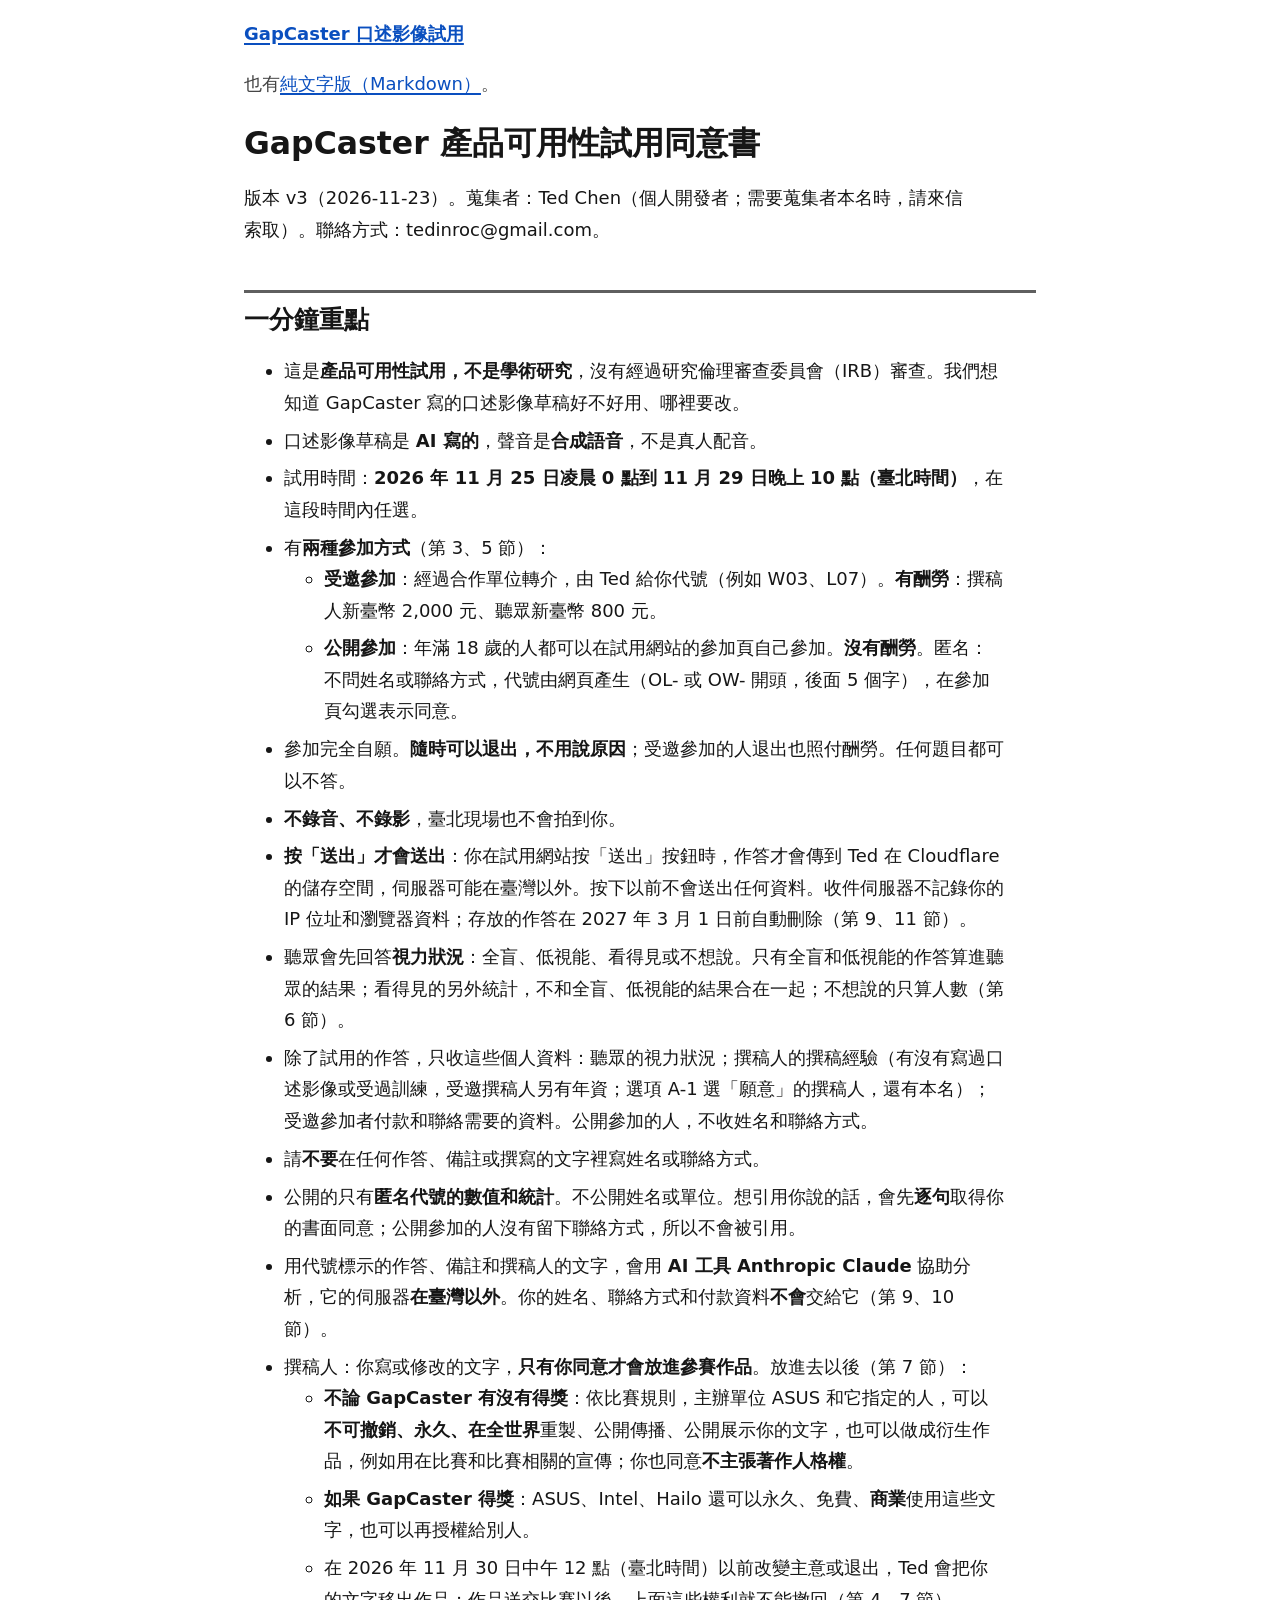
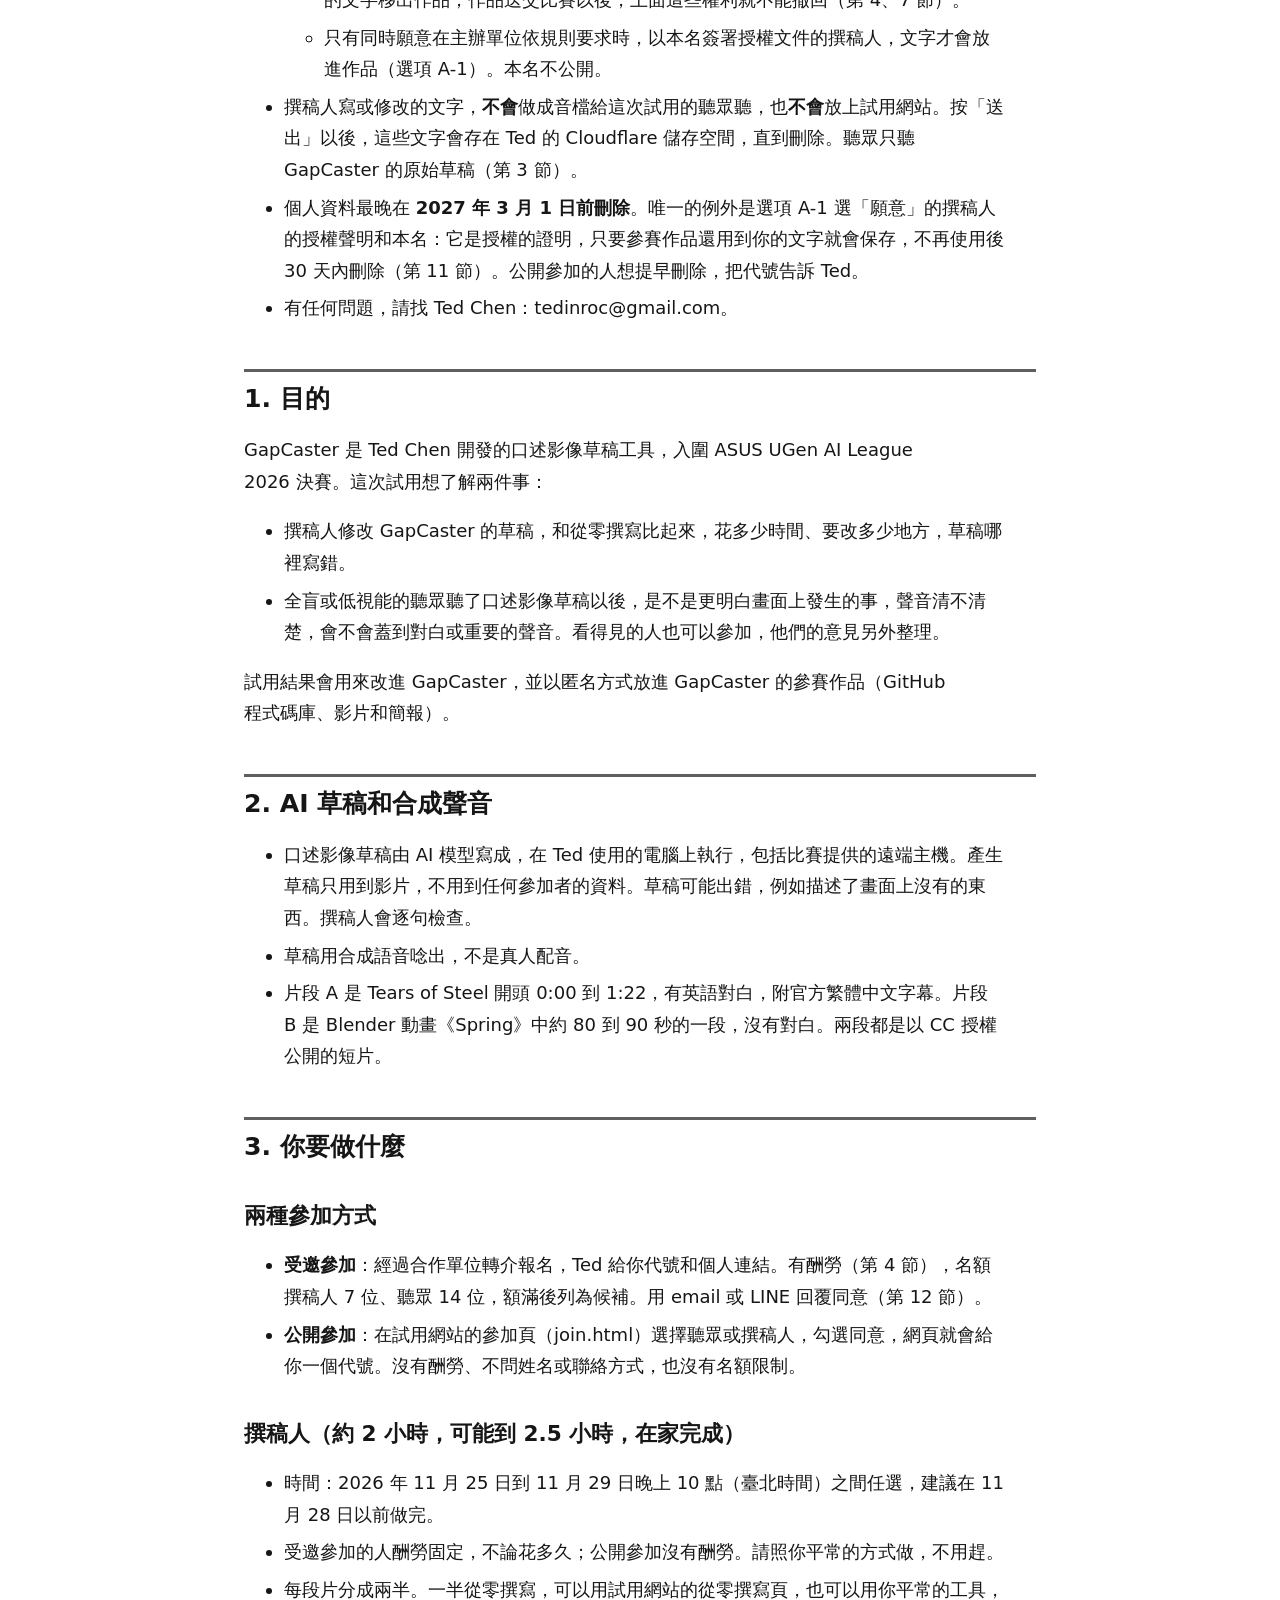
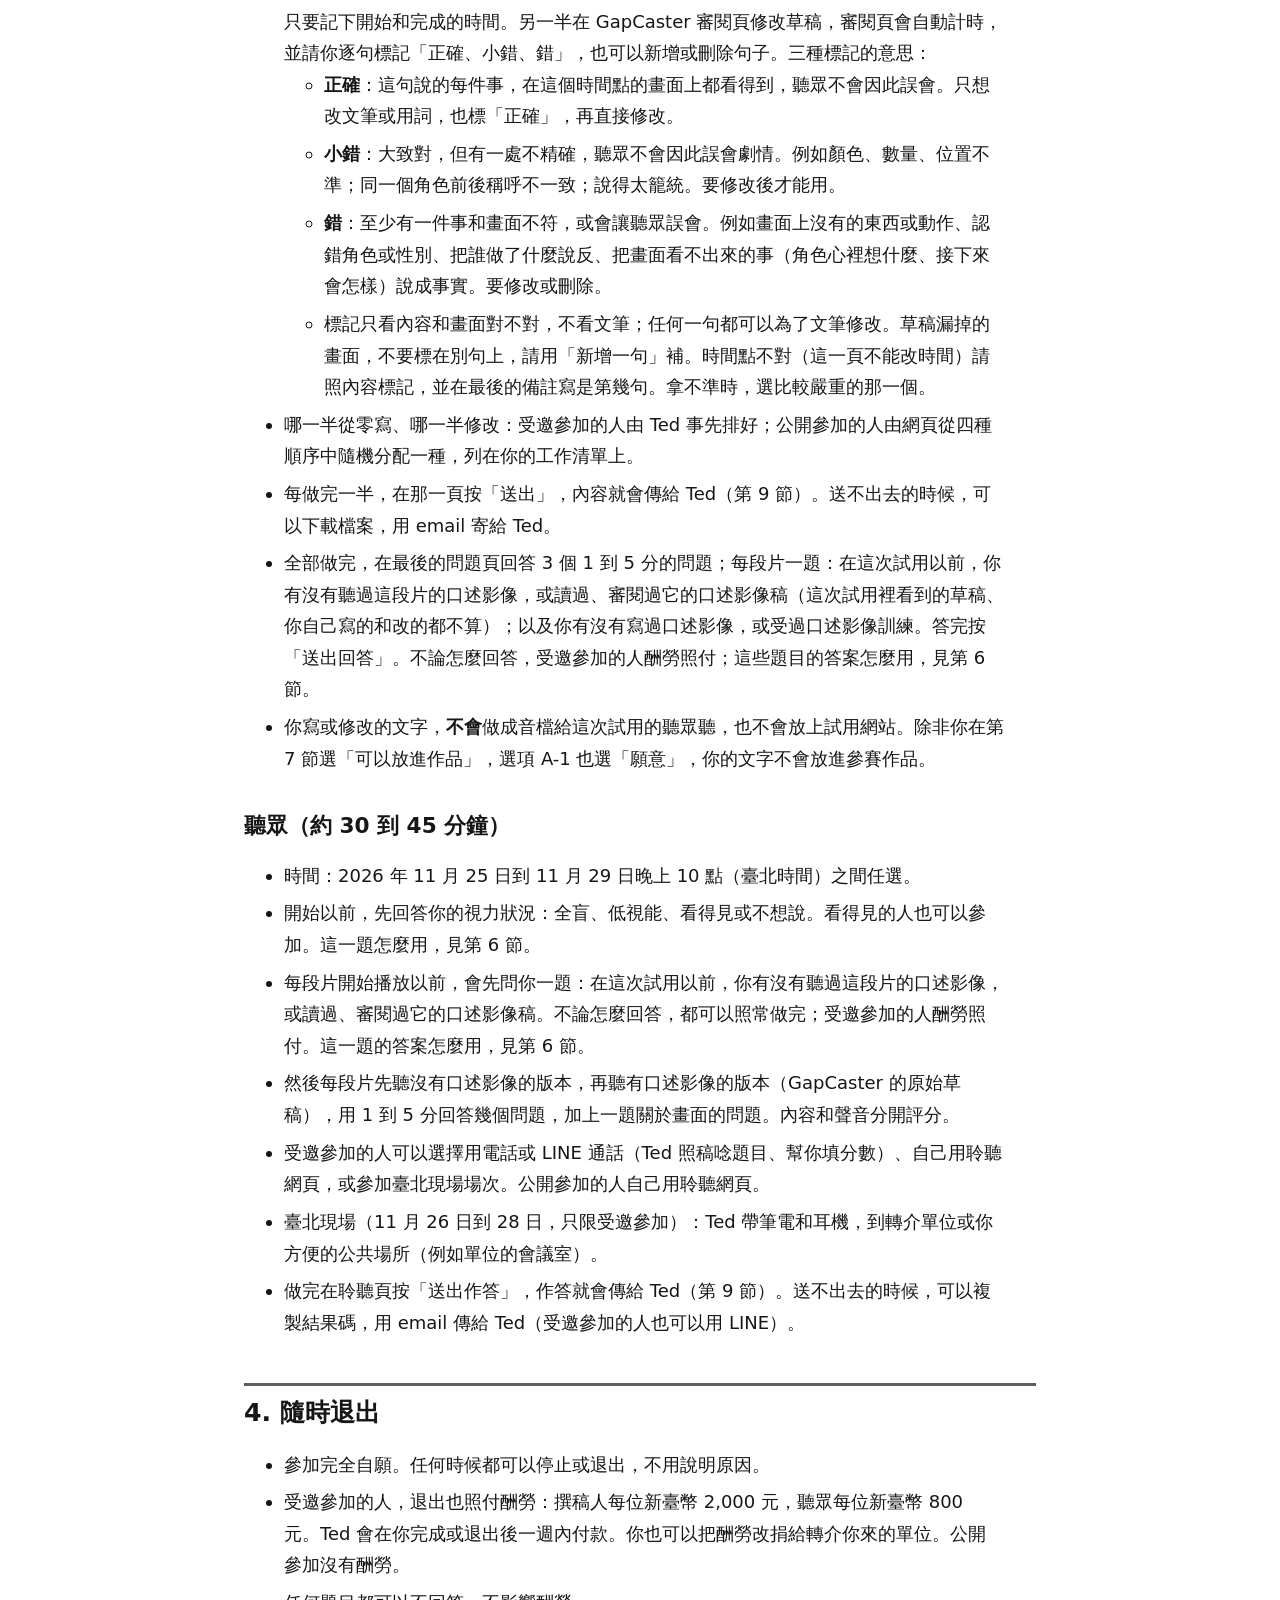
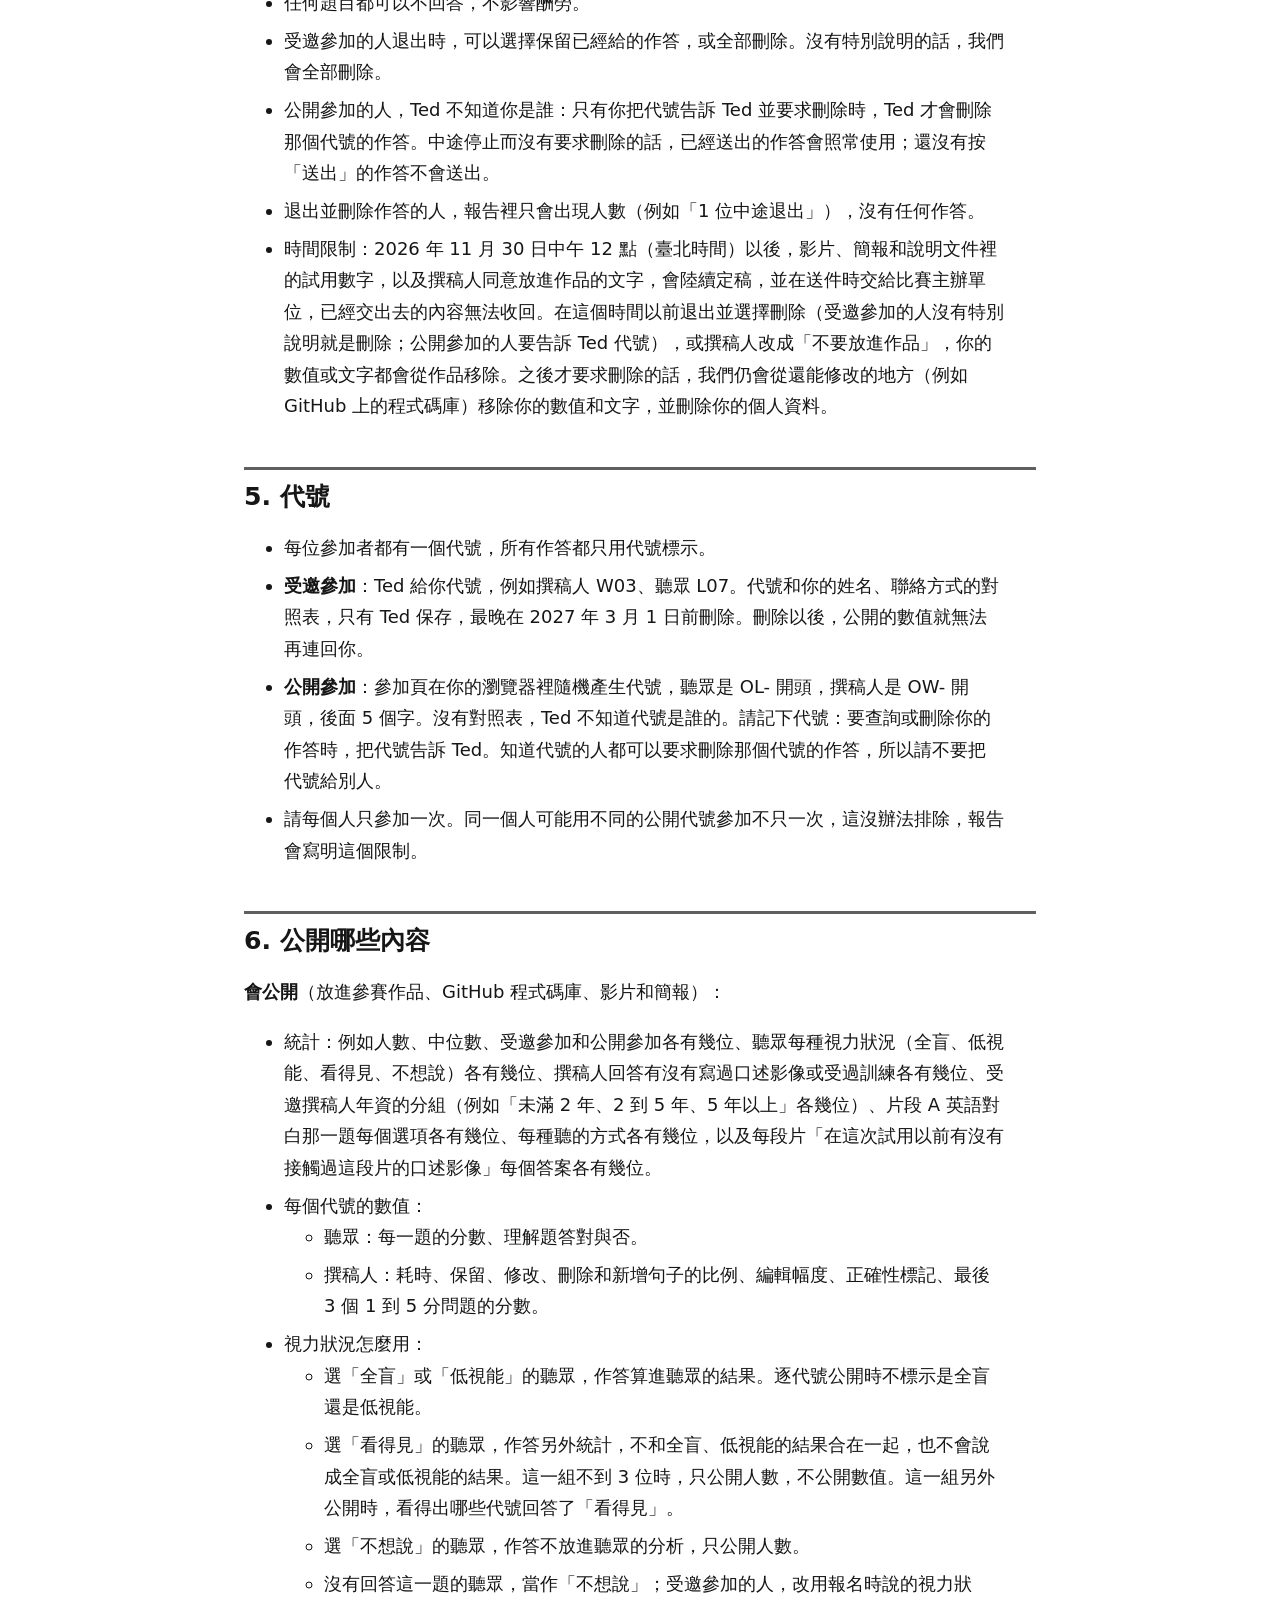
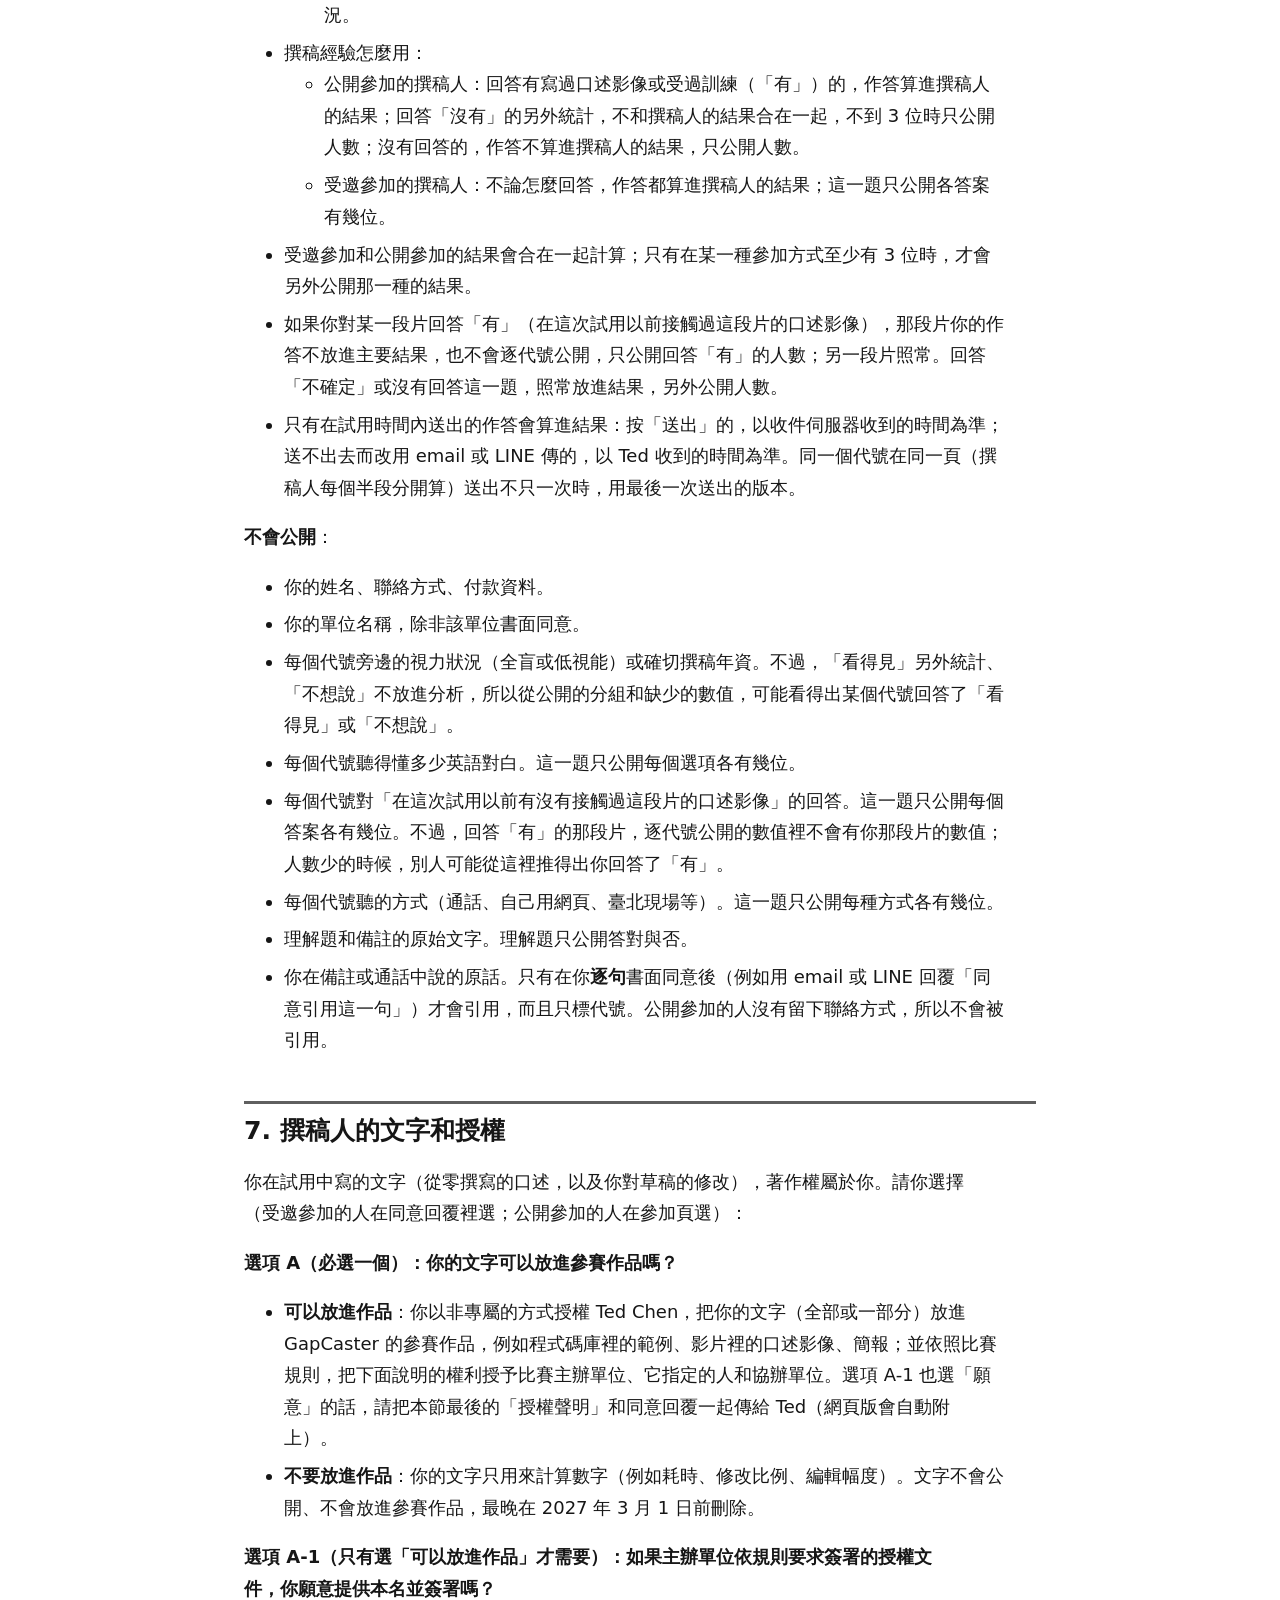
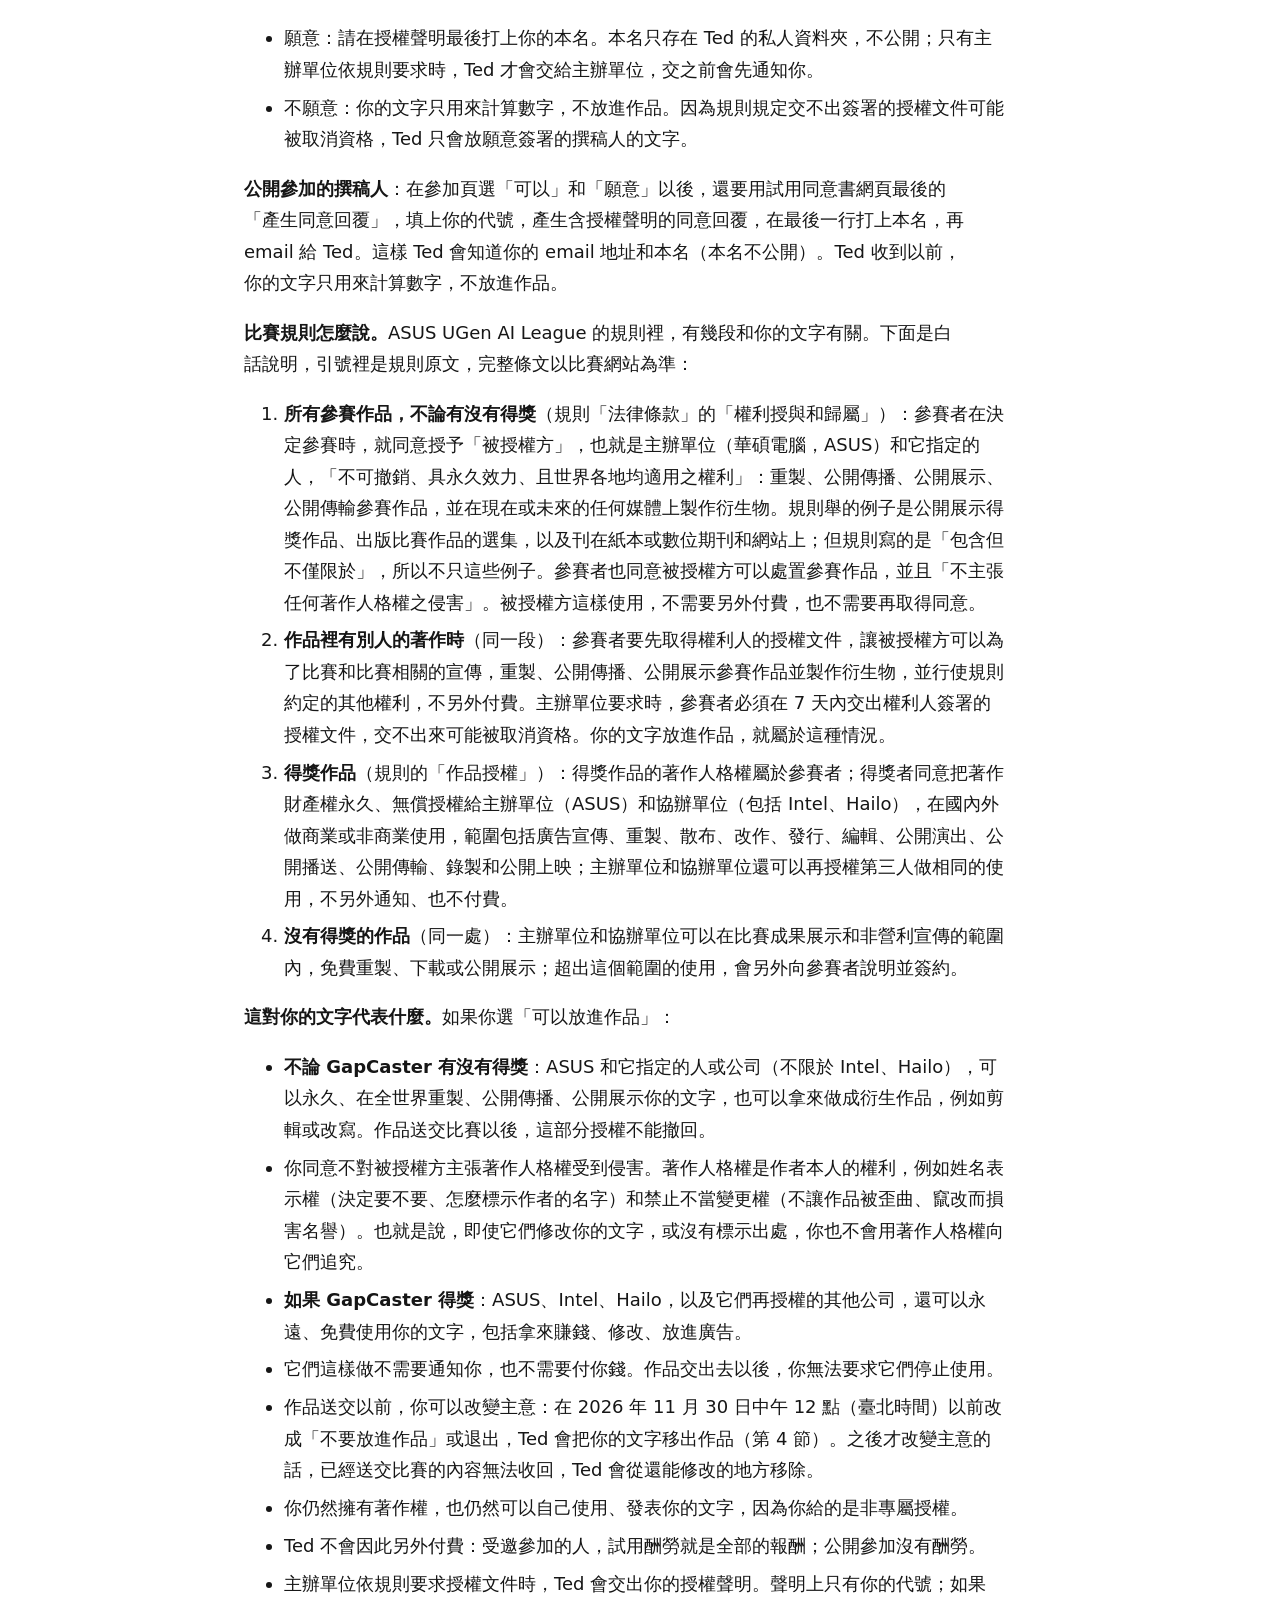
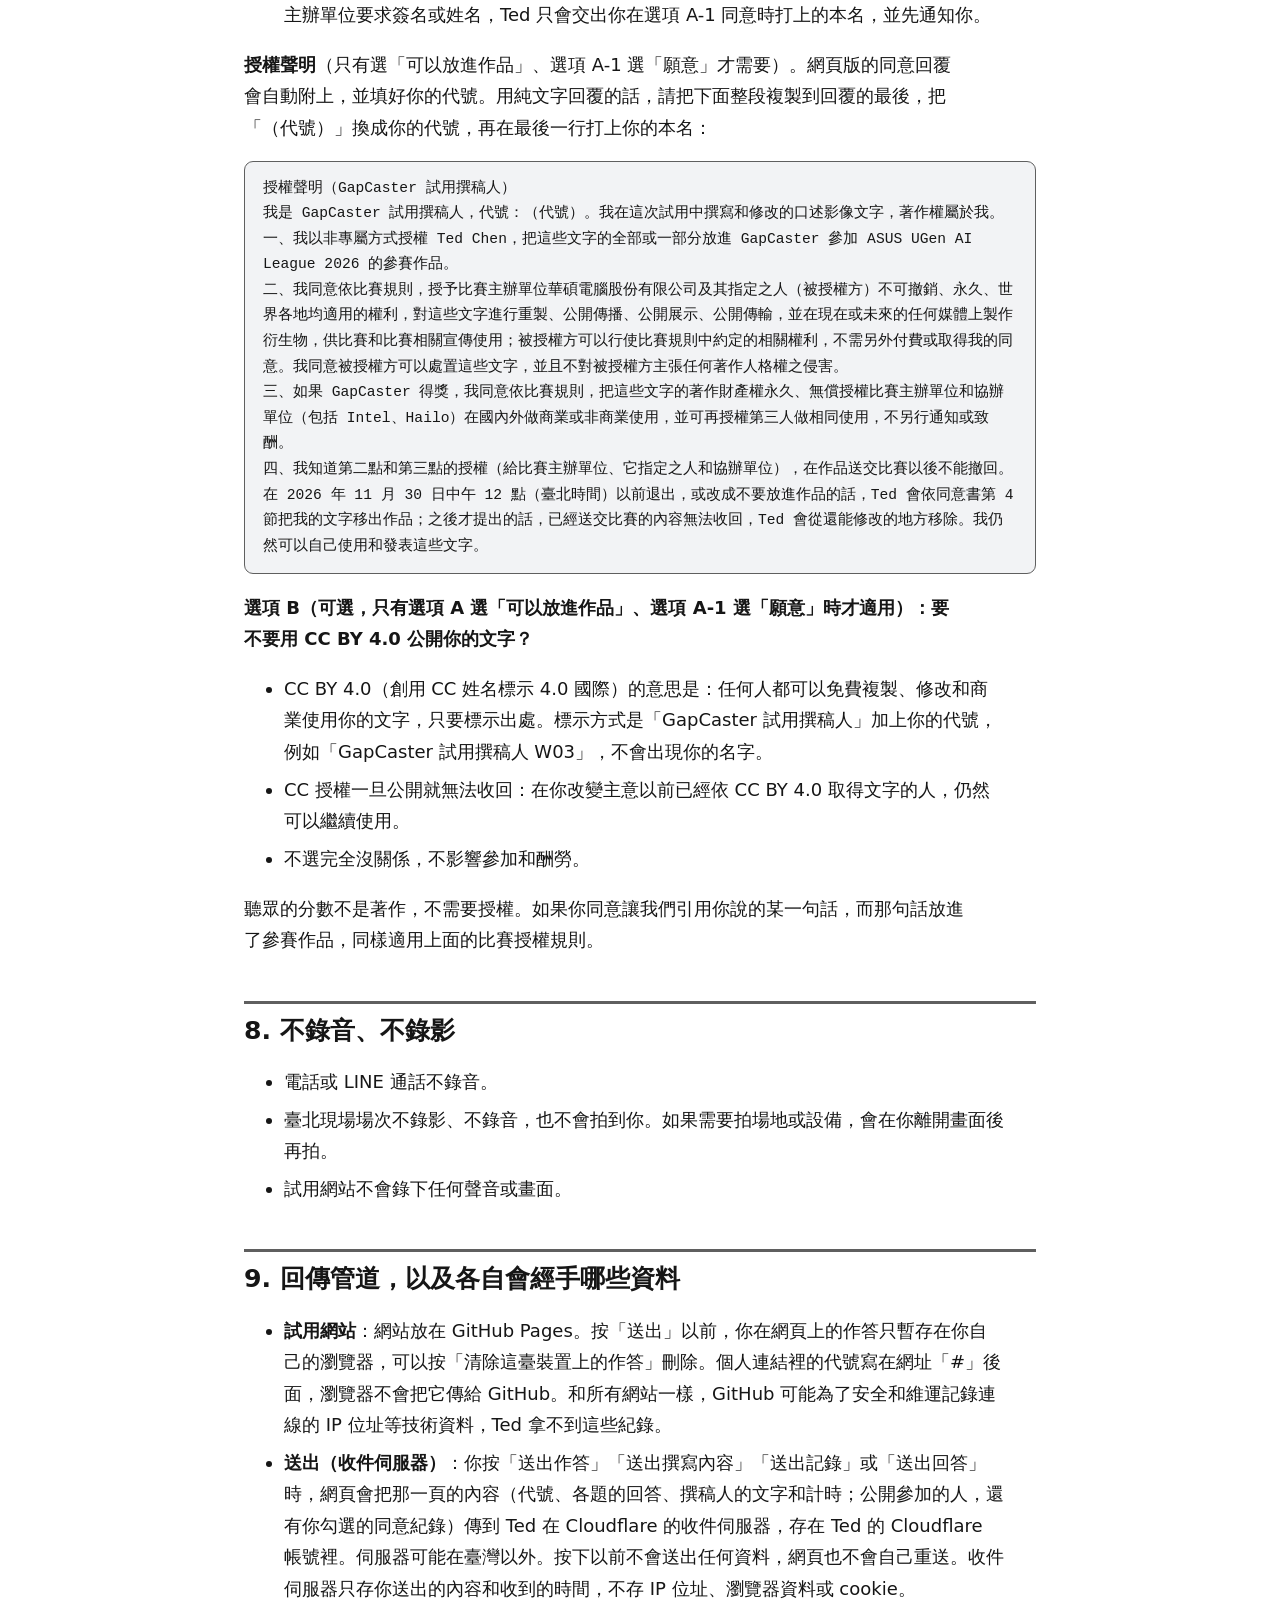
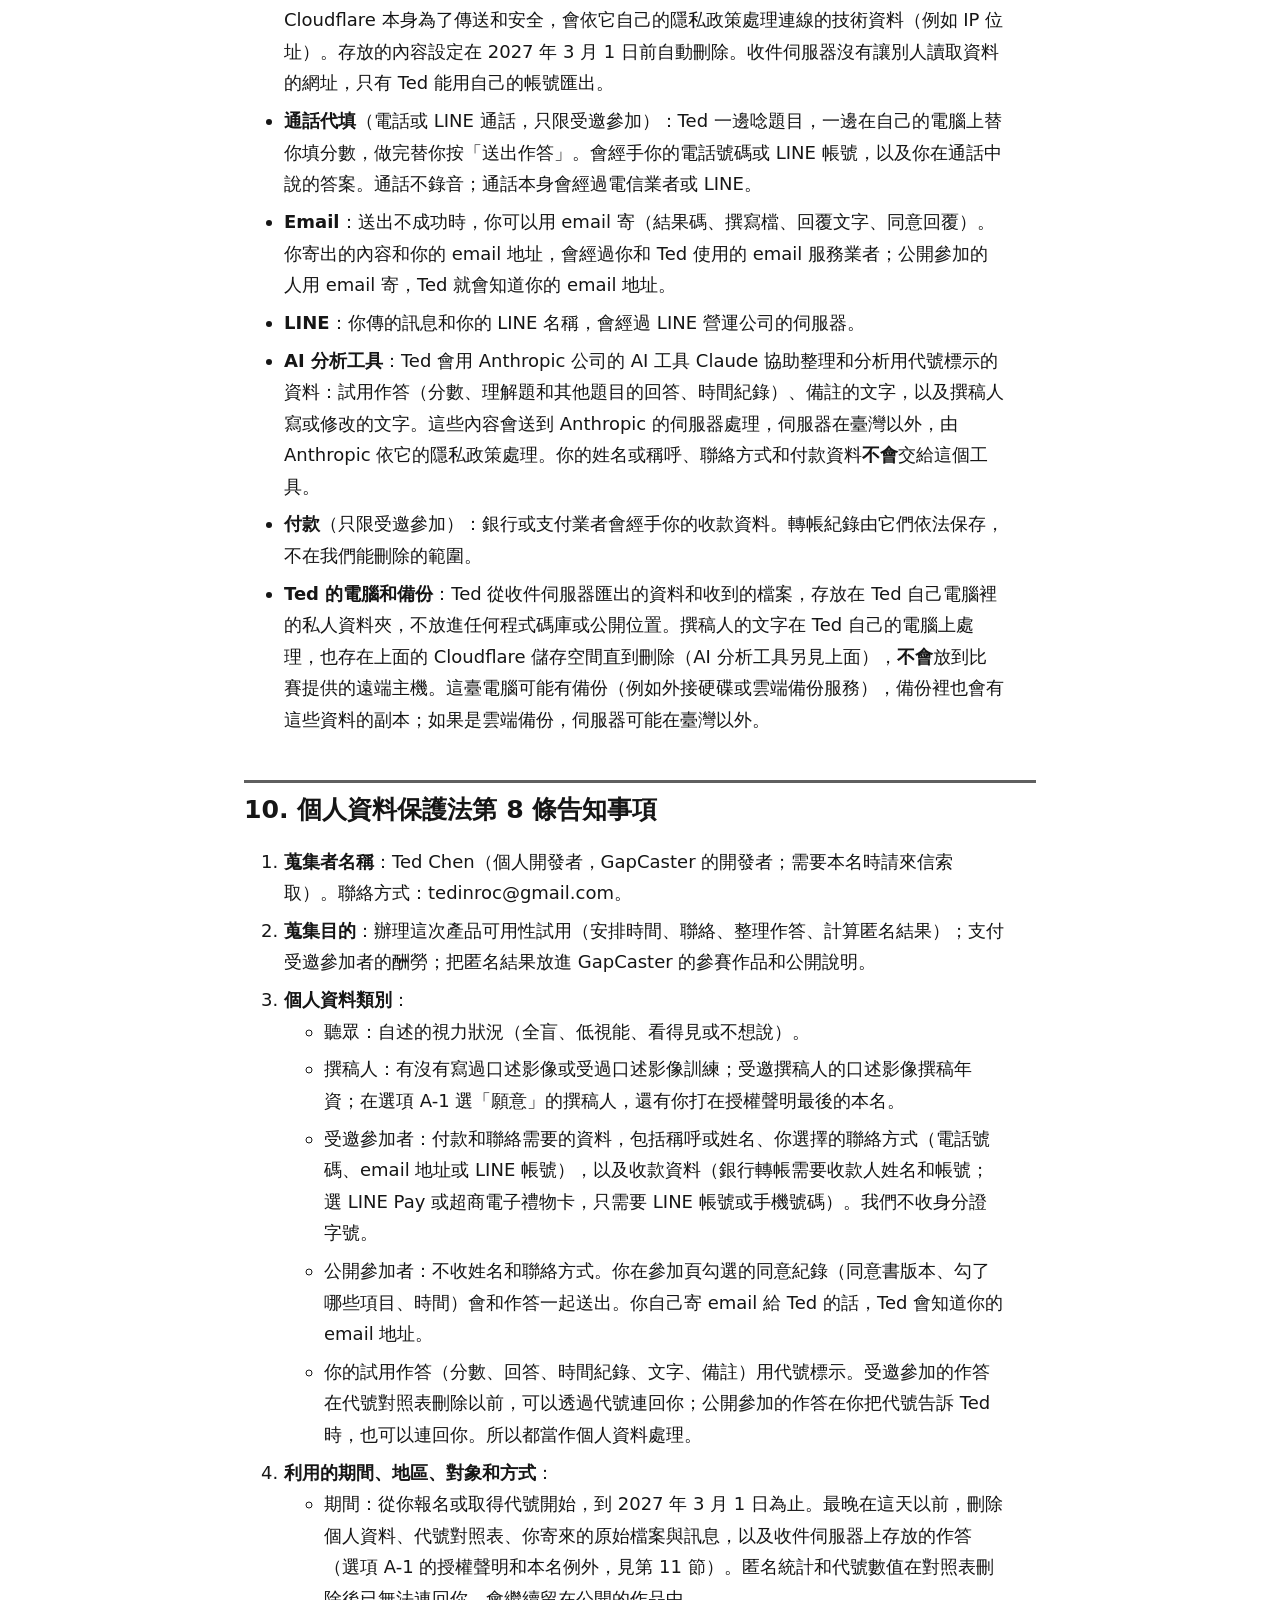
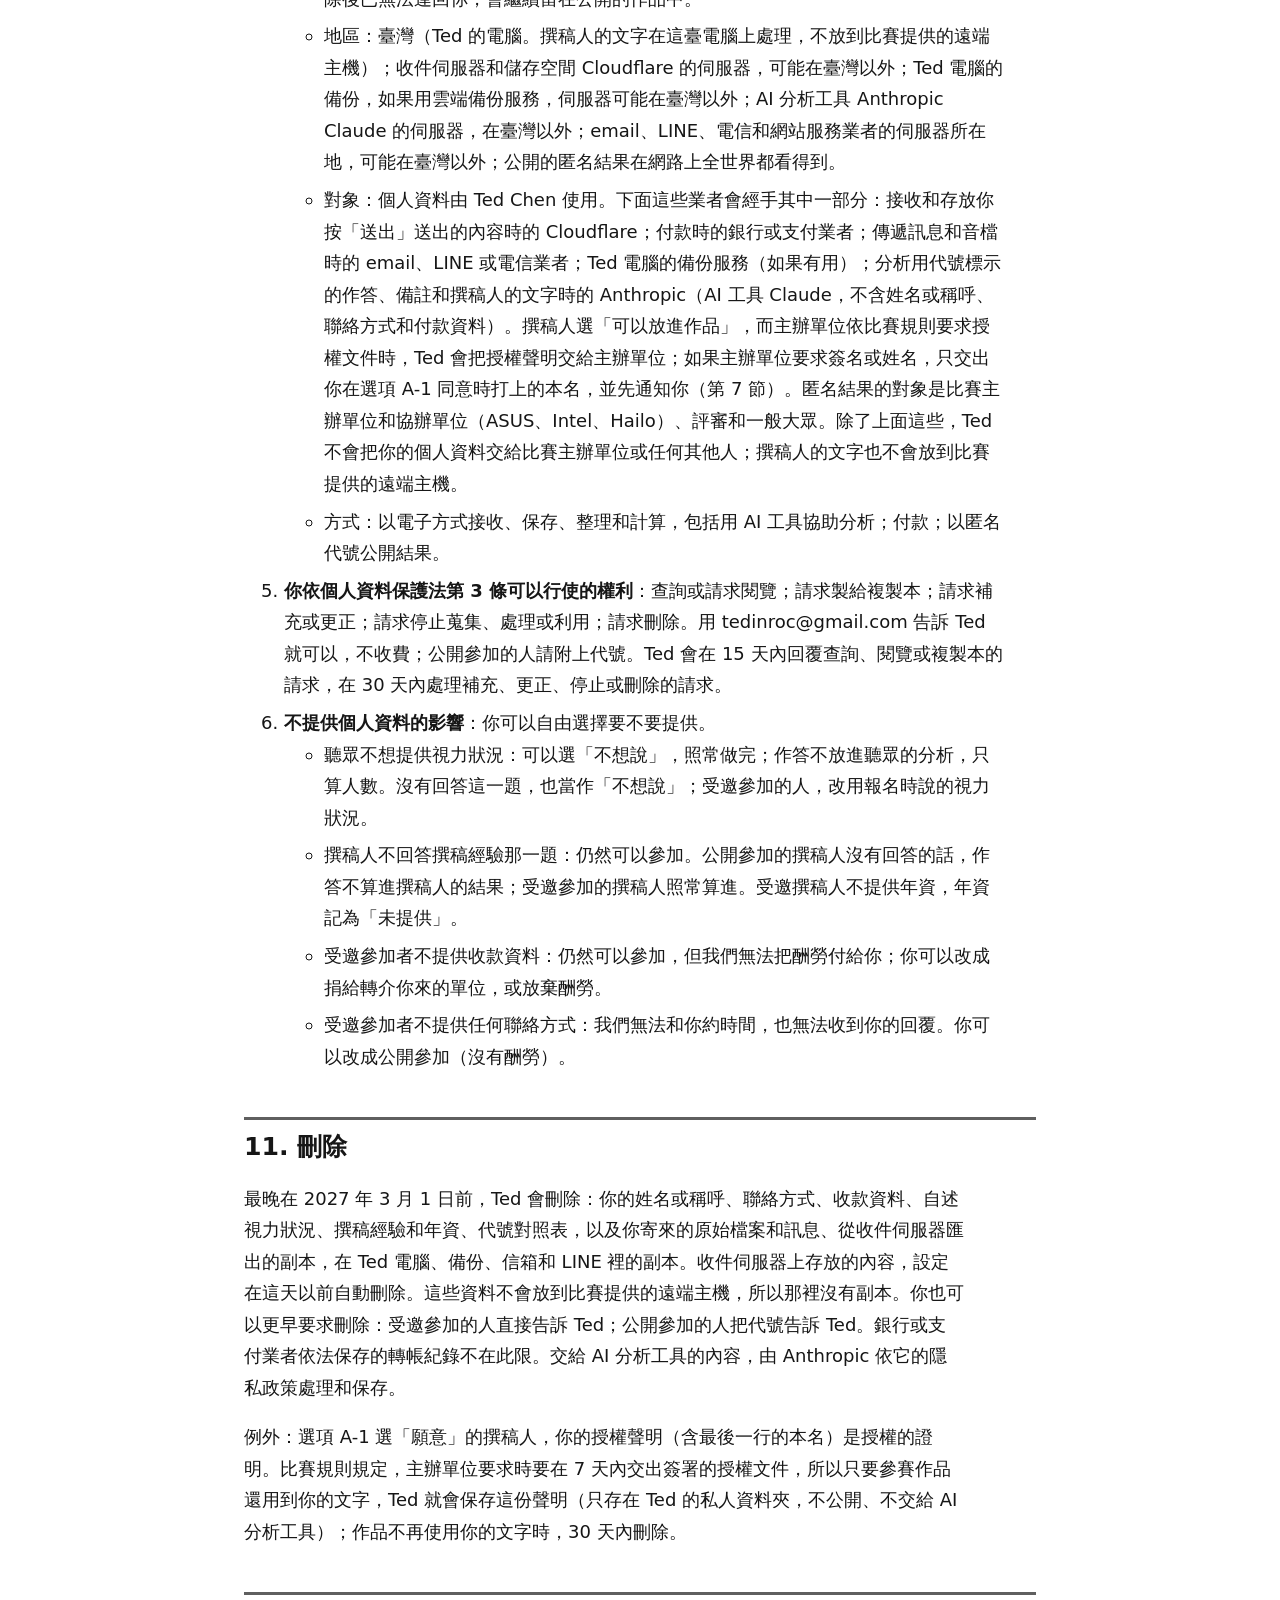
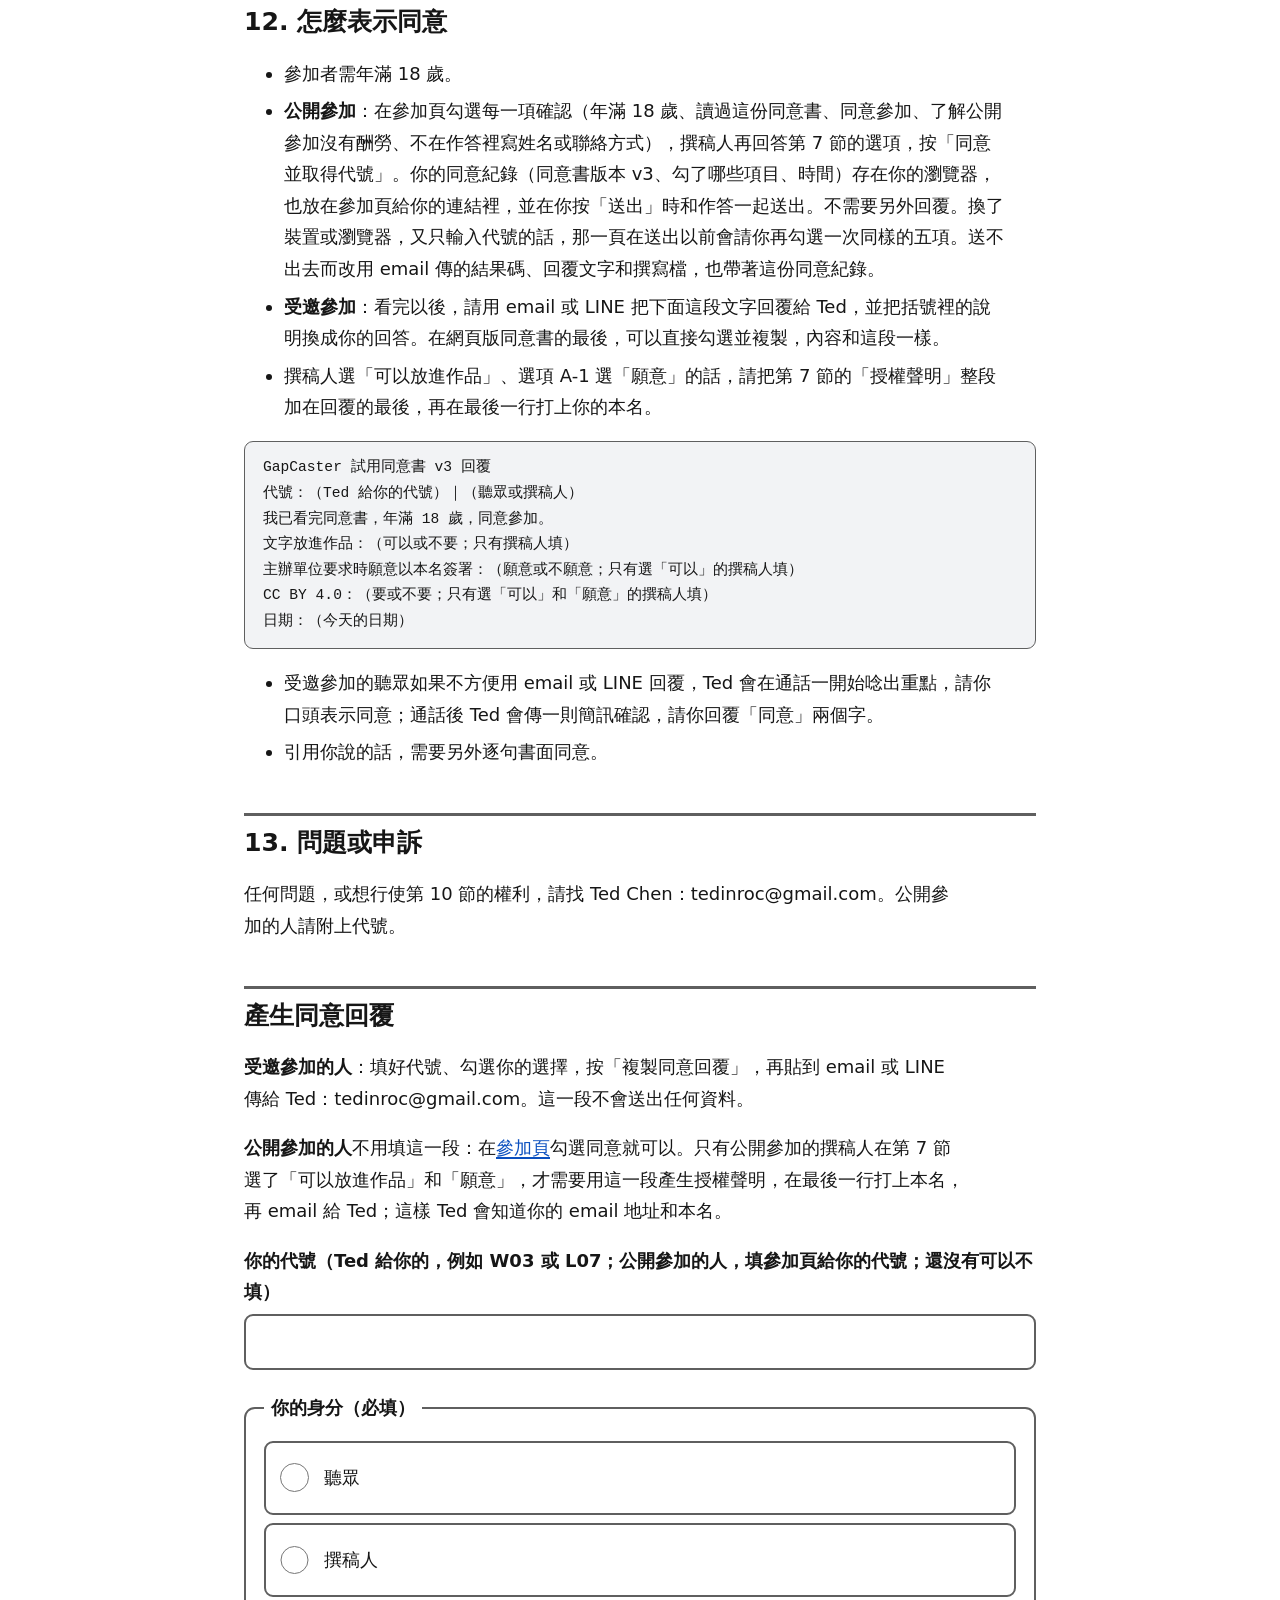
==== commit 833395f6: "Open the trial to the public; consent v3; answers sent by the pages Anyone 18+ can now take part unp" ====
--- a/consent.html
+++ b/consent.html
@@ -19,39 +19,42 @@
 
 <p class="muted">也有<a href="consent.md">純文字版（Markdown）</a>。</p>
 <h1 id="s1">GapCaster 產品可用性試用同意書</h1>
-<p>版本 v2（2026-11-23）。蒐集者：Ted Chen（個人開發者；需要蒐集者本名時，請來信索取）。聯絡方式：tedinroc@gmail.com。</p>
+<p>版本 v3（2026-11-23）。蒐集者：Ted Chen（個人開發者；需要蒐集者本名時，請來信索取）。聯絡方式：tedinroc@gmail.com。</p>
 <h2 id="s2">一分鐘重點</h2>
-<ul><li>這是<strong>產品可用性試用，不是學術研究</strong>，沒有經過研究倫理審查委員會（IRB）審查。我們想知道 GapCaster 寫的口述影像草稿好不好用、哪裡要改。</li><li>口述影像草稿是 <strong>AI 寫的</strong>，聲音是<strong>合成語音</strong>，不是真人配音。</li><li>試用時間：<strong>2026 年 11 月 25 日到 11 月 29 日晚上 10 點（臺北時間）</strong>，在這段時間內任選。</li><li>參加完全自願。<strong>隨時可以退出，不用說原因，酬勞照付。</strong>任何題目都可以不答。</li><li><strong>不錄音、不錄影</strong>，臺北現場也不會拍到你。</li><li>除了試用的作答，只收<strong>三樣</strong>個人資料：聽眾自述是全盲或低視能；撰稿人的撰稿年資（選項 A-1 選「願意」的撰稿人，還有本名）；付款和聯絡需要的資料。</li><li>公開的只有<strong>匿名代號的數值和統計</strong>。不公開姓名或單位。想引用你說的話，會先<strong>逐句</strong>取得你的書面同意。</li><li>用代號標示的作答、備註和撰稿人的文字，會用 <strong>AI 工具 Anthropic Claude</strong> 協助分析，它的伺服器<strong>在臺灣以外</strong>。你的姓名、聯絡方式和付款資料<strong>不會</strong>交給它（第 9、10 節）。</li><li>撰稿人：你寫或修改的文字，<strong>只有你同意才會放進參賽作品</strong>。放進去以後（第 7 節）：<ul><li><strong>不論 GapCaster 有沒有得獎</strong>：依比賽規則，主辦單位 ASUS 和它指定的人，可以<strong>不可撤銷、永久、在全世界</strong>重製、公開傳播、公開展示你的文字，也可以做成衍生作品，例如用在比賽和比賽相關的宣傳；你也同意<strong>不主張著作人格權</strong>。</li><li><strong>如果 GapCaster 得獎</strong>：ASUS、Intel、Hailo 還可以永久、免費、<strong>商業</strong>使用這些文字，也可以再授權給別人。</li><li>在 2026 年 11 月 30 日中午 12 點（臺北時間）以前改變主意或退出，Ted 會把你的文字移出作品；作品送交比賽以後，上面這些權利就不能撤回（第 4、7 節）。</li><li>只有同時願意在主辦單位依規則要求時，以本名簽署授權文件的撰稿人，文字才會放進作品（選項 A-1）。本名不公開。</li></ul></li><li>撰稿人寫或修改的文字，<strong>不會</strong>做成音檔給這次試用的聽眾聽，也<strong>不會</strong>放上試用網站。聽眾只聽 GapCaster 的原始草稿（第 3 節）。</li><li>個人資料最晚在 <strong>2027 年 3 月 1 日前刪除</strong>。唯一的例外是選項 A-1 選「願意」的撰稿人的授權聲明和本名：它是授權的證明，只要參賽作品還用到你的文字就會保存，不再使用後 30 天內刪除（第 11 節）。</li><li>有任何問題，請找 Ted Chen：tedinroc@gmail.com。</li></ul>
+<ul><li>這是<strong>產品可用性試用，不是學術研究</strong>，沒有經過研究倫理審查委員會（IRB）審查。我們想知道 GapCaster 寫的口述影像草稿好不好用、哪裡要改。</li><li>口述影像草稿是 <strong>AI 寫的</strong>，聲音是<strong>合成語音</strong>，不是真人配音。</li><li>試用時間：<strong>2026 年 11 月 25 日凌晨 0 點到 11 月 29 日晚上 10 點（臺北時間）</strong>，在這段時間內任選。</li><li>有<strong>兩種參加方式</strong>（第 3、5 節）：<ul><li><strong>受邀參加</strong>：經過合作單位轉介，由 Ted 給你代號（例如 W03、L07）。<strong>有酬勞</strong>：撰稿人新臺幣 2,000 元、聽眾新臺幣 800 元。</li><li><strong>公開參加</strong>：年滿 18 歲的人都可以在試用網站的參加頁自己參加。<strong>沒有酬勞</strong>。匿名：不問姓名或聯絡方式，代號由網頁產生（OL- 或 OW- 開頭，後面 5 個字），在參加頁勾選表示同意。</li></ul></li><li>參加完全自願。<strong>隨時可以退出，不用說原因</strong>；受邀參加的人退出也照付酬勞。任何題目都可以不答。</li><li><strong>不錄音、不錄影</strong>，臺北現場也不會拍到你。</li><li><strong>按「送出」才會送出</strong>：你在試用網站按「送出」按鈕時，作答才會傳到 Ted 在 Cloudflare 的儲存空間，伺服器可能在臺灣以外。按下以前不會送出任何資料。收件伺服器不記錄你的 IP 位址和瀏覽器資料；存放的作答在 2027 年 3 月 1 日前自動刪除（第 9、11 節）。</li><li>聽眾會先回答<strong>視力狀況</strong>：全盲、低視能、看得見或不想說。只有全盲和低視能的作答算進聽眾的結果；看得見的另外統計，不和全盲、低視能的結果合在一起；不想說的只算人數（第 6 節）。</li><li>除了試用的作答，只收這些個人資料：聽眾的視力狀況；撰稿人的撰稿經驗（有沒有寫過口述影像或受過訓練，受邀撰稿人另有年資；選項 A-1 選「願意」的撰稿人，還有本名）；受邀參加者付款和聯絡需要的資料。公開參加的人，不收姓名和聯絡方式。</li><li>請<strong>不要</strong>在任何作答、備註或撰寫的文字裡寫姓名或聯絡方式。</li><li>公開的只有<strong>匿名代號的數值和統計</strong>。不公開姓名或單位。想引用你說的話，會先<strong>逐句</strong>取得你的書面同意；公開參加的人沒有留下聯絡方式，所以不會被引用。</li><li>用代號標示的作答、備註和撰稿人的文字，會用 <strong>AI 工具 Anthropic Claude</strong> 協助分析，它的伺服器<strong>在臺灣以外</strong>。你的姓名、聯絡方式和付款資料<strong>不會</strong>交給它（第 9、10 節）。</li><li>撰稿人：你寫或修改的文字，<strong>只有你同意才會放進參賽作品</strong>。放進去以後（第 7 節）：<ul><li><strong>不論 GapCaster 有沒有得獎</strong>：依比賽規則，主辦單位 ASUS 和它指定的人，可以<strong>不可撤銷、永久、在全世界</strong>重製、公開傳播、公開展示你的文字，也可以做成衍生作品，例如用在比賽和比賽相關的宣傳；你也同意<strong>不主張著作人格權</strong>。</li><li><strong>如果 GapCaster 得獎</strong>：ASUS、Intel、Hailo 還可以永久、免費、<strong>商業</strong>使用這些文字，也可以再授權給別人。</li><li>在 2026 年 11 月 30 日中午 12 點（臺北時間）以前改變主意或退出，Ted 會把你的文字移出作品；作品送交比賽以後，上面這些權利就不能撤回（第 4、7 節）。</li><li>只有同時願意在主辦單位依規則要求時，以本名簽署授權文件的撰稿人，文字才會放進作品（選項 A-1）。本名不公開。</li></ul></li><li>撰稿人寫或修改的文字，<strong>不會</strong>做成音檔給這次試用的聽眾聽，也<strong>不會</strong>放上試用網站。按「送出」以後，這些文字會存在 Ted 的 Cloudflare 儲存空間，直到刪除。聽眾只聽 GapCaster 的原始草稿（第 3 節）。</li><li>個人資料最晚在 <strong>2027 年 3 月 1 日前刪除</strong>。唯一的例外是選項 A-1 選「願意」的撰稿人的授權聲明和本名：它是授權的證明，只要參賽作品還用到你的文字就會保存，不再使用後 30 天內刪除（第 11 節）。公開參加的人想提早刪除，把代號告訴 Ted。</li><li>有任何問題，請找 Ted Chen：tedinroc@gmail.com。</li></ul>
 <h2 id="s3">1. 目的</h2>
 <p>GapCaster 是 Ted Chen 開發的口述影像草稿工具，入圍 ASUS UGen AI League 2026 決賽。這次試用想了解兩件事：</p>
-<ul><li>撰稿人修改 GapCaster 的草稿，和從零撰寫比起來，花多少時間、要改多少地方，草稿哪裡寫錯。</li><li>全盲或低視能的聽眾聽了口述影像草稿以後，是不是更明白畫面上發生的事，聲音清不清楚，會不會蓋到對白或重要的聲音。</li></ul>
+<ul><li>撰稿人修改 GapCaster 的草稿，和從零撰寫比起來，花多少時間、要改多少地方，草稿哪裡寫錯。</li><li>全盲或低視能的聽眾聽了口述影像草稿以後，是不是更明白畫面上發生的事，聲音清不清楚，會不會蓋到對白或重要的聲音。看得見的人也可以參加，他們的意見另外整理。</li></ul>
 <p>試用結果會用來改進 GapCaster，並以匿名方式放進 GapCaster 的參賽作品（GitHub 程式碼庫、影片和簡報）。</p>
 <h2 id="s4">2. AI 草稿和合成聲音</h2>
 <ul><li>口述影像草稿由 AI 模型寫成，在 Ted 使用的電腦上執行，包括比賽提供的遠端主機。產生草稿只用到影片，不用到任何參加者的資料。草稿可能出錯，例如描述了畫面上沒有的東西。撰稿人會逐句檢查。</li><li>草稿用合成語音唸出，不是真人配音。</li><li>片段 A 是 Tears of Steel 開頭 0:00 到 1:22，有英語對白，附官方繁體中文字幕。片段 B 是 Blender 動畫《Spring》中約 80 到 90 秒的一段，沒有對白。兩段都是以 CC 授權公開的短片。</li></ul>
 <h2 id="s5">3. 你要做什麼</h2>
-<h3 id="s6">撰稿人（約 2 小時，可能到 2.5 小時，在家完成）</h3>
-<ul><li>時間：2026 年 11 月 25 日到 11 月 29 日晚上 10 點（臺北時間）之間任選，建議在 11 月 28 日以前做完。</li><li>酬勞固定，不論花多久，請照你平常的方式做，不用趕。</li><li>每段片分成兩半。一半從零撰寫，可以用試用網站的從零撰寫頁，也可以用你平常的工具，只要記下開始和完成的時間。另一半在 GapCaster 審閱頁修改草稿，審閱頁會自動計時，並請你逐句標記「正確、小錯、錯」，也可以新增或刪除句子。三種標記的意思：<ul><li><strong>正確</strong>：這句說的每件事，在這個時間點的畫面上都看得到，聽眾不會因此誤會。只想改文筆或用詞，也標「正確」，再直接修改。</li><li><strong>小錯</strong>：大致對，但有一處不精確，聽眾不會因此誤會劇情。例如顏色、數量、位置不準；同一個角色前後稱呼不一致；說得太籠統。要修改後才能用。</li><li><strong>錯</strong>：至少有一件事和畫面不符，或會讓聽眾誤會。例如畫面上沒有的東西或動作、認錯角色或性別、把誰做了什麼說反、把畫面看不出來的事（角色心裡想什麼、接下來會怎樣）說成事實。要修改或刪除。</li><li>標記只看內容和畫面對不對，不看文筆；任何一句都可以為了文筆修改。草稿漏掉的畫面，不要標在別句上，請用「新增一句」補。時間點不對（這一頁不能改時間）請照內容標記，並在回信備註寫是第幾句。拿不準時，選比較嚴重的那一個。</li></ul></li><li>哪一半從零寫、哪一半修改，Ted 會事先排好。</li><li>全部做完，回答 3 個 1 到 5 分的問題，以及每段片一題：在這次試用以前，你有沒有聽過這段片的口述影像，或讀過、審閱過它的口述影像稿（這次試用裡看到的草稿、你自己寫的和改的都不算）。再用 email 把檔案和回答寄給 Ted。不論怎麼回答，酬勞照付；這一題的答案怎麼用，見第 6 節。</li><li>你寫或修改的文字，<strong>不會</strong>做成音檔給這次試用的聽眾聽，也不會放上試用網站。除非你在第 7 節選「可以放進作品」，選項 A-1 也選「願意」，你的文字不會放進參賽作品。</li></ul>
-<h3 id="s7">聽眾（約 30 到 45 分鐘）</h3>
-<ul><li>時間：2026 年 11 月 25 日到 11 月 29 日晚上 10 點（臺北時間）之間任選。</li><li>每段片開始播放以前，會先問你一題：在這次試用以前，你有沒有聽過這段片的口述影像，或讀過、審閱過它的口述影像稿。不論怎麼回答，都可以照常做完，酬勞照付；這一題的答案怎麼用，見第 6 節。</li><li>然後每段片先聽沒有口述影像的版本，再聽有口述影像的版本（GapCaster 的原始草稿），用 1 到 5 分回答幾個問題，加上一題關於畫面的問題。內容和聲音分開評分。</li><li>你可以選擇用電話或 LINE 通話（Ted 照稿唸題目、幫你填分數）、自己用聆聽網頁，或參加臺北現場場次。</li><li>臺北現場（11 月 26 日到 28 日）：Ted 帶筆電和耳機，到轉介單位或你方便的公共場所（例如單位的會議室）。</li></ul>
-<h2 id="s8">4. 隨時退出，酬勞照付</h2>
-<ul><li>參加完全自願。任何時候都可以停止或退出，不用說明原因。</li><li>退出也照付酬勞：撰稿人每位新臺幣 2,000 元，聽眾每位新臺幣 800 元。Ted 會在你完成或退出後一週內付款。你也可以把酬勞改捐給轉介你來的單位。</li><li>任何題目都可以不回答，不影響酬勞。</li><li>退出時，你可以選擇保留已經給的作答，或全部刪除。沒有特別說明的話，我們會全部刪除。</li><li>退出並刪除作答的人，報告裡只會出現人數（例如「1 位中途退出」），沒有任何作答。</li><li>時間限制：2026 年 11 月 30 日中午 12 點（臺北時間）以後，影片、簡報和說明文件裡的試用數字，以及撰稿人同意放進作品的文字，會陸續定稿，並在送件時交給比賽主辦單位，已經交出去的內容無法收回。在這個時間以前退出並選擇刪除（沒有特別說明就是刪除），或撰稿人改成「不要放進作品」，你的數值或文字都會從作品移除。之後才要求刪除的話，我們仍會從還能修改的地方（例如 GitHub 上的程式碼庫）移除你的數值和文字，並刪除你的個人資料。</li></ul>
-<h2 id="s9">5. 代號</h2>
-<ul><li>每位參加者會拿到一個代號，例如撰稿人 W03、聽眾 L07。所有作答都只用代號標示。</li><li>代號和你的姓名、聯絡方式的對照表，只有 Ted 保存，最晚在 2027 年 3 月 1 日前刪除。刪除以後，公開的數值就無法再連回你。</li></ul>
-<h2 id="s10">6. 公開哪些內容</h2>
+<h3 id="s6">兩種參加方式</h3>
+<ul><li><strong>受邀參加</strong>：經過合作單位轉介報名，Ted 給你代號和個人連結。有酬勞（第 4 節），名額撰稿人 7 位、聽眾 14 位，額滿後列為候補。用 email 或 LINE 回覆同意（第 12 節）。</li><li><strong>公開參加</strong>：在試用網站的參加頁（join.html）選擇聽眾或撰稿人，勾選同意，網頁就會給你一個代號。沒有酬勞、不問姓名或聯絡方式，也沒有名額限制。</li></ul>
+<h3 id="s7">撰稿人（約 2 小時，可能到 2.5 小時，在家完成）</h3>
+<ul><li>時間：2026 年 11 月 25 日到 11 月 29 日晚上 10 點（臺北時間）之間任選，建議在 11 月 28 日以前做完。</li><li>受邀參加的人酬勞固定，不論花多久；公開參加沒有酬勞。請照你平常的方式做，不用趕。</li><li>每段片分成兩半。一半從零撰寫，可以用試用網站的從零撰寫頁，也可以用你平常的工具，只要記下開始和完成的時間。另一半在 GapCaster 審閱頁修改草稿，審閱頁會自動計時，並請你逐句標記「正確、小錯、錯」，也可以新增或刪除句子。三種標記的意思：<ul><li><strong>正確</strong>：這句說的每件事，在這個時間點的畫面上都看得到，聽眾不會因此誤會。只想改文筆或用詞，也標「正確」，再直接修改。</li><li><strong>小錯</strong>：大致對，但有一處不精確，聽眾不會因此誤會劇情。例如顏色、數量、位置不準；同一個角色前後稱呼不一致；說得太籠統。要修改後才能用。</li><li><strong>錯</strong>：至少有一件事和畫面不符，或會讓聽眾誤會。例如畫面上沒有的東西或動作、認錯角色或性別、把誰做了什麼說反、把畫面看不出來的事（角色心裡想什麼、接下來會怎樣）說成事實。要修改或刪除。</li><li>標記只看內容和畫面對不對，不看文筆；任何一句都可以為了文筆修改。草稿漏掉的畫面，不要標在別句上，請用「新增一句」補。時間點不對（這一頁不能改時間）請照內容標記，並在最後的備註寫是第幾句。拿不準時，選比較嚴重的那一個。</li></ul></li><li>哪一半從零寫、哪一半修改：受邀參加的人由 Ted 事先排好；公開參加的人由網頁從四種順序中隨機分配一種，列在你的工作清單上。</li><li>每做完一半，在那一頁按「送出」，內容就會傳給 Ted（第 9 節）。送不出去的時候，可以下載檔案，用 email 寄給 Ted。</li><li>全部做完，在最後的問題頁回答 3 個 1 到 5 分的問題；每段片一題：在這次試用以前，你有沒有聽過這段片的口述影像，或讀過、審閱過它的口述影像稿（這次試用裡看到的草稿、你自己寫的和改的都不算）；以及你有沒有寫過口述影像，或受過口述影像訓練。答完按「送出回答」。不論怎麼回答，受邀參加的人酬勞照付；這些題目的答案怎麼用，見第 6 節。</li><li>你寫或修改的文字，<strong>不會</strong>做成音檔給這次試用的聽眾聽，也不會放上試用網站。除非你在第 7 節選「可以放進作品」，選項 A-1 也選「願意」，你的文字不會放進參賽作品。</li></ul>
+<h3 id="s8">聽眾（約 30 到 45 分鐘）</h3>
+<ul><li>時間：2026 年 11 月 25 日到 11 月 29 日晚上 10 點（臺北時間）之間任選。</li><li>開始以前，先回答你的視力狀況：全盲、低視能、看得見或不想說。看得見的人也可以參加。這一題怎麼用，見第 6 節。</li><li>每段片開始播放以前，會先問你一題：在這次試用以前，你有沒有聽過這段片的口述影像，或讀過、審閱過它的口述影像稿。不論怎麼回答，都可以照常做完；受邀參加的人酬勞照付。這一題的答案怎麼用，見第 6 節。</li><li>然後每段片先聽沒有口述影像的版本，再聽有口述影像的版本（GapCaster 的原始草稿），用 1 到 5 分回答幾個問題，加上一題關於畫面的問題。內容和聲音分開評分。</li><li>受邀參加的人可以選擇用電話或 LINE 通話（Ted 照稿唸題目、幫你填分數）、自己用聆聽網頁，或參加臺北現場場次。公開參加的人自己用聆聽網頁。</li><li>臺北現場（11 月 26 日到 28 日，只限受邀參加）：Ted 帶筆電和耳機，到轉介單位或你方便的公共場所（例如單位的會議室）。</li><li>做完在聆聽頁按「送出作答」，作答就會傳給 Ted（第 9 節）。送不出去的時候，可以複製結果碼，用 email 傳給 Ted（受邀參加的人也可以用 LINE）。</li></ul>
+<h2 id="s9">4. 隨時退出</h2>
+<ul><li>參加完全自願。任何時候都可以停止或退出，不用說明原因。</li><li>受邀參加的人，退出也照付酬勞：撰稿人每位新臺幣 2,000 元，聽眾每位新臺幣 800 元。Ted 會在你完成或退出後一週內付款。你也可以把酬勞改捐給轉介你來的單位。公開參加沒有酬勞。</li><li>任何題目都可以不回答，不影響酬勞。</li><li>受邀參加的人退出時，可以選擇保留已經給的作答，或全部刪除。沒有特別說明的話，我們會全部刪除。</li><li>公開參加的人，Ted 不知道你是誰：只有你把代號告訴 Ted 並要求刪除時，Ted 才會刪除那個代號的作答。中途停止而沒有要求刪除的話，已經送出的作答會照常使用；還沒有按「送出」的作答不會送出。</li><li>退出並刪除作答的人，報告裡只會出現人數（例如「1 位中途退出」），沒有任何作答。</li><li>時間限制：2026 年 11 月 30 日中午 12 點（臺北時間）以後，影片、簡報和說明文件裡的試用數字，以及撰稿人同意放進作品的文字，會陸續定稿，並在送件時交給比賽主辦單位，已經交出去的內容無法收回。在這個時間以前退出並選擇刪除（受邀參加的人沒有特別說明就是刪除；公開參加的人要告訴 Ted 代號），或撰稿人改成「不要放進作品」，你的數值或文字都會從作品移除。之後才要求刪除的話，我們仍會從還能修改的地方（例如 GitHub 上的程式碼庫）移除你的數值和文字，並刪除你的個人資料。</li></ul>
+<h2 id="s10">5. 代號</h2>
+<ul><li>每位參加者都有一個代號，所有作答都只用代號標示。</li><li><strong>受邀參加</strong>：Ted 給你代號，例如撰稿人 W03、聽眾 L07。代號和你的姓名、聯絡方式的對照表，只有 Ted 保存，最晚在 2027 年 3 月 1 日前刪除。刪除以後，公開的數值就無法再連回你。</li><li><strong>公開參加</strong>：參加頁在你的瀏覽器裡隨機產生代號，聽眾是 OL- 開頭，撰稿人是 OW- 開頭，後面 5 個字。沒有對照表，Ted 不知道代號是誰的。請記下代號：要查詢或刪除你的作答時，把代號告訴 Ted。知道代號的人都可以要求刪除那個代號的作答，所以請不要把代號給別人。</li><li>請每個人只參加一次。同一個人可能用不同的公開代號參加不只一次，這沒辦法排除，報告會寫明這個限制。</li></ul>
+<h2 id="s11">6. 公開哪些內容</h2>
 <p><strong>會公開</strong>（放進參賽作品、GitHub 程式碼庫、影片和簡報）：</p>
-<ul><li>統計：例如人數、中位數、全盲和低視能各有幾位、撰稿年資的分組（例如「未滿 2 年、2 到 5 年、5 年以上」各幾位）、片段 A 英語對白那一題每個選項各有幾位、每種聽的方式各有幾位，以及每段片「在這次試用以前有沒有接觸過這段片的口述影像」每個答案各有幾位。</li><li>每個代號的數值：<ul><li>聽眾：每一題的分數、理解題答對與否。</li><li>撰稿人：耗時、保留、修改、刪除和新增句子的比例、編輯幅度、正確性標記、最後 3 個 1 到 5 分問題的分數。</li></ul></li><li>如果你對某一段片回答「有」（在這次試用以前接觸過這段片的口述影像），那段片你的作答不放進主要結果，也不會逐代號公開，只公開回答「有」的人數；另一段片照常。回答「不確定」或沒有回答這一題，照常放進結果，另外公開人數。</li></ul>
+<ul><li>統計：例如人數、中位數、受邀參加和公開參加各有幾位、聽眾每種視力狀況（全盲、低視能、看得見、不想說）各有幾位、撰稿人回答有沒有寫過口述影像或受過訓練各有幾位、受邀撰稿人年資的分組（例如「未滿 2 年、2 到 5 年、5 年以上」各幾位）、片段 A 英語對白那一題每個選項各有幾位、每種聽的方式各有幾位，以及每段片「在這次試用以前有沒有接觸過這段片的口述影像」每個答案各有幾位。</li><li>每個代號的數值：<ul><li>聽眾：每一題的分數、理解題答對與否。</li><li>撰稿人：耗時、保留、修改、刪除和新增句子的比例、編輯幅度、正確性標記、最後 3 個 1 到 5 分問題的分數。</li></ul></li><li>視力狀況怎麼用：<ul><li>選「全盲」或「低視能」的聽眾，作答算進聽眾的結果。逐代號公開時不標示是全盲還是低視能。</li><li>選「看得見」的聽眾，作答另外統計，不和全盲、低視能的結果合在一起，也不會說成全盲或低視能的結果。這一組不到 3 位時，只公開人數，不公開數值。這一組另外公開時，看得出哪些代號回答了「看得見」。</li><li>選「不想說」的聽眾，作答不放進聽眾的分析，只公開人數。</li><li>沒有回答這一題的聽眾，當作「不想說」；受邀參加的人，改用報名時說的視力狀況。</li></ul></li><li>撰稿經驗怎麼用：<ul><li>公開參加的撰稿人：回答有寫過口述影像或受過訓練（「有」）的，作答算進撰稿人的結果；回答「沒有」的另外統計，不和撰稿人的結果合在一起，不到 3 位時只公開人數；沒有回答的，作答不算進撰稿人的結果，只公開人數。</li><li>受邀參加的撰稿人：不論怎麼回答，作答都算進撰稿人的結果；這一題只公開各答案有幾位。</li></ul></li><li>受邀參加和公開參加的結果會合在一起計算；只有在某一種參加方式至少有 3 位時，才會另外公開那一種的結果。</li><li>如果你對某一段片回答「有」（在這次試用以前接觸過這段片的口述影像），那段片你的作答不放進主要結果，也不會逐代號公開，只公開回答「有」的人數；另一段片照常。回答「不確定」或沒有回答這一題，照常放進結果，另外公開人數。</li><li>只有在試用時間內送出的作答會算進結果：按「送出」的，以收件伺服器收到的時間為準；送不出去而改用 email 或 LINE 傳的，以 Ted 收到的時間為準。同一個代號在同一頁（撰稿人每個半段分開算）送出不只一次時，用最後一次送出的版本。</li></ul>
 <p><strong>不會公開</strong>：</p>
-<ul><li>你的姓名、聯絡方式、付款資料。</li><li>你的單位名稱，除非該單位書面同意。</li><li>每個代號旁邊的視力狀況或確切撰稿年資。</li><li>每個代號聽得懂多少英語對白。這一題只公開每個選項各有幾位。</li><li>每個代號對「在這次試用以前有沒有接觸過這段片的口述影像」的回答。這一題只公開每個答案各有幾位。不過，回答「有」的那段片，逐代號公開的數值裡不會有你那段片的數值；人數少的時候，別人可能從這裡推得出你回答了「有」。</li><li>每個代號聽的方式（通話、自己用網頁、臺北現場等）。這一題只公開每種方式各有幾位。</li><li>理解題和備註的原始文字。理解題只公開答對與否。</li><li>你在備註或通話中說的原話。只有在你<strong>逐句</strong>書面同意後（例如用 email 或 LINE 回覆「同意引用這一句」）才會引用，而且只標代號。</li></ul>
-<h2 id="s11">7. 撰稿人的文字和授權</h2>
-<p>你在試用中寫的文字（從零撰寫的口述，以及你對草稿的修改），著作權屬於你。請你選擇：</p>
+<ul><li>你的姓名、聯絡方式、付款資料。</li><li>你的單位名稱，除非該單位書面同意。</li><li>每個代號旁邊的視力狀況（全盲或低視能）或確切撰稿年資。不過，「看得見」另外統計、「不想說」不放進分析，所以從公開的分組和缺少的數值，可能看得出某個代號回答了「看得見」或「不想說」。</li><li>每個代號聽得懂多少英語對白。這一題只公開每個選項各有幾位。</li><li>每個代號對「在這次試用以前有沒有接觸過這段片的口述影像」的回答。這一題只公開每個答案各有幾位。不過，回答「有」的那段片，逐代號公開的數值裡不會有你那段片的數值；人數少的時候，別人可能從這裡推得出你回答了「有」。</li><li>每個代號聽的方式（通話、自己用網頁、臺北現場等）。這一題只公開每種方式各有幾位。</li><li>理解題和備註的原始文字。理解題只公開答對與否。</li><li>你在備註或通話中說的原話。只有在你<strong>逐句</strong>書面同意後（例如用 email 或 LINE 回覆「同意引用這一句」）才會引用，而且只標代號。公開參加的人沒有留下聯絡方式，所以不會被引用。</li></ul>
+<h2 id="s12">7. 撰稿人的文字和授權</h2>
+<p>你在試用中寫的文字（從零撰寫的口述，以及你對草稿的修改），著作權屬於你。請你選擇（受邀參加的人在同意回覆裡選；公開參加的人在參加頁選）：</p>
 <p><strong>選項 A（必選一個）：你的文字可以放進參賽作品嗎？</strong></p>
 <ul><li><strong>可以放進作品</strong>：你以非專屬的方式授權 Ted Chen，把你的文字（全部或一部分）放進 GapCaster 的參賽作品，例如程式碼庫裡的範例、影片裡的口述影像、簡報；並依照比賽規則，把下面說明的權利授予比賽主辦單位、它指定的人和協辦單位。選項 A-1 也選「願意」的話，請把本節最後的「授權聲明」和同意回覆一起傳給 Ted（網頁版會自動附上）。</li><li><strong>不要放進作品</strong>：你的文字只用來計算數字（例如耗時、修改比例、編輯幅度）。文字不會公開、不會放進參賽作品，最晚在 2027 年 3 月 1 日前刪除。</li></ul>
 <p><strong>選項 A-1（只有選「可以放進作品」才需要）：如果主辦單位依規則要求簽署的授權文件，你願意提供本名並簽署嗎？</strong></p>
 <ul><li>願意：請在授權聲明最後打上你的本名。本名只存在 Ted 的私人資料夾，不公開；只有主辦單位依規則要求時，Ted 才會交給主辦單位，交之前會先通知你。</li><li>不願意：你的文字只用來計算數字，不放進作品。因為規則規定交不出簽署的授權文件可能被取消資格，Ted 只會放願意簽署的撰稿人的文字。</li></ul>
+<p><strong>公開參加的撰稿人</strong>：在參加頁選「可以」和「願意」以後，還要用試用同意書網頁最後的「產生同意回覆」，填上你的代號，產生含授權聲明的同意回覆，在最後一行打上本名，再 email 給 Ted。這樣 Ted 會知道你的 email 地址和本名（本名不公開）。Ted 收到以前，你的文字只用來計算數字，不放進作品。</p>
 <p><strong>比賽規則怎麼說。</strong>ASUS UGen AI League 的規則裡，有幾段和你的文字有關。下面是白話說明，引號裡是規則原文，完整條文以比賽網站為準：</p>
 <ol><li><strong>所有參賽作品，不論有沒有得獎</strong>（規則「法律條款」的「權利授與和歸屬」）：參賽者在決定參賽時，就同意授予「被授權方」，也就是主辦單位（華碩電腦，ASUS）和它指定的人，「不可撤銷、具永久效力、且世界各地均適用之權利」：重製、公開傳播、公開展示、公開傳輸參賽作品，並在現在或未來的任何媒體上製作衍生物。規則舉的例子是公開展示得獎作品、出版比賽作品的選集，以及刊在紙本或數位期刊和網站上；但規則寫的是「包含但不僅限於」，所以不只這些例子。參賽者也同意被授權方可以處置參賽作品，並且「不主張任何著作人格權之侵害」。被授權方這樣使用，不需要另外付費，也不需要再取得同意。</li><li><strong>作品裡有別人的著作時</strong>（同一段）：參賽者要先取得權利人的授權文件，讓被授權方可以為了比賽和比賽相關的宣傳，重製、公開傳播、公開展示參賽作品並製作衍生物，並行使規則約定的其他權利，不另外付費。主辦單位要求時，參賽者必須在 7 天內交出權利人簽署的授權文件，交不出來可能被取消資格。你的文字放進作品，就屬於這種情況。</li><li><strong>得獎作品</strong>（規則的「作品授權」）：得獎作品的著作人格權屬於參賽者；得獎者同意把著作財產權永久、無償授權給主辦單位（ASUS）和協辦單位（包括 Intel、Hailo），在國內外做商業或非商業使用，範圍包括廣告宣傳、重製、散布、改作、發行、編輯、公開演出、公開播送、公開傳輸、錄製和公開上映；主辦單位和協辦單位還可以再授權第三人做相同的使用，不另外通知、也不付費。</li><li><strong>沒有得獎的作品</strong>（同一處）：主辦單位和協辦單位可以在比賽成果展示和非營利宣傳的範圍內，免費重製、下載或公開展示；超出這個範圍的使用，會另外向參賽者說明並簽約。</li></ol>
 <p><strong>這對你的文字代表什麼。</strong>如果你選「可以放進作品」：</p>
-<ul><li><strong>不論 GapCaster 有沒有得獎</strong>：ASUS 和它指定的人或公司（不限於 Intel、Hailo），可以永久、在全世界重製、公開傳播、公開展示你的文字，也可以拿來做成衍生作品，例如剪輯或改寫。作品送交比賽以後，這部分授權不能撤回。</li><li>你同意不對被授權方主張著作人格權受到侵害。著作人格權是作者本人的權利，例如姓名表示權（決定要不要、怎麼標示作者的名字）和禁止不當變更權（不讓作品被歪曲、竄改而損害名譽）。也就是說，即使它們修改你的文字，或沒有標示出處，你也不會用著作人格權向它們追究。</li><li><strong>如果 GapCaster 得獎</strong>：ASUS、Intel、Hailo，以及它們再授權的其他公司，還可以永遠、免費使用你的文字，包括拿來賺錢、修改、放進廣告。</li><li>它們這樣做不需要通知你，也不需要付你錢。作品交出去以後，你無法要求它們停止使用。</li><li>作品送交以前，你可以改變主意：在 2026 年 11 月 30 日中午 12 點（臺北時間）以前改成「不要放進作品」或退出，Ted 會把你的文字移出作品（第 4 節）。之後才改變主意的話，已經送交比賽的內容無法收回，Ted 會從還能修改的地方移除。</li><li>你仍然擁有著作權，也仍然可以自己使用、發表你的文字，因為你給的是非專屬授權。</li><li>Ted 不會因此另外付費，試用酬勞就是全部的報酬。</li><li>主辦單位依規則要求授權文件時，Ted 會交出你的授權聲明。聲明上只有你的代號；如果主辦單位要求簽名或姓名，Ted 只會交出你在選項 A-1 同意時打上的本名，並先通知你。</li></ul>
+<ul><li><strong>不論 GapCaster 有沒有得獎</strong>：ASUS 和它指定的人或公司（不限於 Intel、Hailo），可以永久、在全世界重製、公開傳播、公開展示你的文字，也可以拿來做成衍生作品，例如剪輯或改寫。作品送交比賽以後，這部分授權不能撤回。</li><li>你同意不對被授權方主張著作人格權受到侵害。著作人格權是作者本人的權利，例如姓名表示權（決定要不要、怎麼標示作者的名字）和禁止不當變更權（不讓作品被歪曲、竄改而損害名譽）。也就是說，即使它們修改你的文字，或沒有標示出處，你也不會用著作人格權向它們追究。</li><li><strong>如果 GapCaster 得獎</strong>：ASUS、Intel、Hailo，以及它們再授權的其他公司，還可以永遠、免費使用你的文字，包括拿來賺錢、修改、放進廣告。</li><li>它們這樣做不需要通知你，也不需要付你錢。作品交出去以後，你無法要求它們停止使用。</li><li>作品送交以前，你可以改變主意：在 2026 年 11 月 30 日中午 12 點（臺北時間）以前改成「不要放進作品」或退出，Ted 會把你的文字移出作品（第 4 節）。之後才改變主意的話，已經送交比賽的內容無法收回，Ted 會從還能修改的地方移除。</li><li>你仍然擁有著作權，也仍然可以自己使用、發表你的文字，因為你給的是非專屬授權。</li><li>Ted 不會因此另外付費：受邀參加的人，試用酬勞就是全部的報酬；公開參加沒有酬勞。</li><li>主辦單位依規則要求授權文件時，Ted 會交出你的授權聲明。聲明上只有你的代號；如果主辦單位要求簽名或姓名，Ted 只會交出你在選項 A-1 同意時打上的本名，並先通知你。</li></ul>
 <p><strong>授權聲明</strong>（只有選「可以放進作品」、選項 A-1 選「願意」才需要）。網頁版的同意回覆會自動附上，並填好你的代號。用純文字回覆的話，請把下面整段複製到回覆的最後，把「（代號）」換成你的代號，再在最後一行打上你的本名：</p>
 <pre class="code" id="tpl-licence">授權聲明（GapCaster 試用撰稿人）
 我是 GapCaster 試用撰稿人，代號：（代號）。我在這次試用中撰寫和修改的口述影像文字，著作權屬於我。
@@ -62,32 +65,33 @@
 <p><strong>選項 B（可選，只有選項 A 選「可以放進作品」、選項 A-1 選「願意」時才適用）：要不要用 CC BY 4.0 公開你的文字？</strong></p>
 <ul><li>CC BY 4.0（創用 CC 姓名標示 4.0 國際）的意思是：任何人都可以免費複製、修改和商業使用你的文字，只要標示出處。標示方式是「GapCaster 試用撰稿人」加上你的代號，例如「GapCaster 試用撰稿人 W03」，不會出現你的名字。</li><li>CC 授權一旦公開就無法收回：在你改變主意以前已經依 CC BY 4.0 取得文字的人，仍然可以繼續使用。</li><li>不選完全沒關係，不影響參加和酬勞。</li></ul>
 <p>聽眾的分數不是著作，不需要授權。如果你同意讓我們引用你說的某一句話，而那句話放進了參賽作品，同樣適用上面的比賽授權規則。</p>
-<h2 id="s12">8. 不錄音、不錄影</h2>
+<h2 id="s13">8. 不錄音、不錄影</h2>
 <ul><li>電話或 LINE 通話不錄音。</li><li>臺北現場場次不錄影、不錄音，也不會拍到你。如果需要拍場地或設備，會在你離開畫面後再拍。</li><li>試用網站不會錄下任何聲音或畫面。</li></ul>
-<h2 id="s13">9. 回傳管道，以及各自會經手哪些資料</h2>
-<ul><li><strong>通話代填</strong>（電話或 LINE 通話）：Ted 一邊唸題目，一邊在自己的電腦上替你填分數。會經手你的電話號碼或 LINE 帳號，以及你在通話中說的答案。通話不錄音；通話本身會經過電信業者或 LINE。</li><li><strong>Email</strong>：你寄出的內容（結果碼、撰寫檔、同意回覆）和你的 email 地址，會經過你和 Ted 使用的 email 服務業者。</li><li><strong>LINE</strong>：你傳的訊息和你的 LINE 名稱，會經過 LINE 營運公司的伺服器。</li><li><strong>試用網站</strong>：網站放在 GitHub Pages。網頁不會送出任何作答；你的作答只暫存在你自己的瀏覽器，可以按「清除這臺裝置上的作答」刪除。個人連結裡的代號寫在網址「#」後面，瀏覽器不會把它傳給伺服器。和所有網站一樣，GitHub 可能為了安全和維運記錄連線的 IP 位址等技術資料，Ted 拿不到這些紀錄。</li><li><strong>AI 分析工具</strong>：Ted 會用 Anthropic 公司的 AI 工具 Claude 協助整理和分析用代號標示的資料：試用作答（分數、理解題和其他題目的回答、時間紀錄）、備註的文字，以及撰稿人寫或修改的文字。這些內容會送到 Anthropic 的伺服器處理，伺服器在臺灣以外，由 Anthropic 依它的隱私政策處理。你的姓名或稱呼、聯絡方式和付款資料<strong>不會</strong>交給這個工具。</li><li><strong>付款</strong>：銀行或支付業者會經手你的收款資料。轉帳紀錄由它們依法保存，不在我們能刪除的範圍。</li><li><strong>Ted 的電腦和備份</strong>：Ted 收到的資料，存放在 Ted 自己電腦裡的私人資料夾，不放進任何程式碼庫或公開位置。撰稿人的文字只在 Ted 自己的電腦上處理（AI 分析工具除外，見上），<strong>不會</strong>放到比賽提供的遠端主機。這臺電腦可能有備份（例如外接硬碟或雲端備份服務），備份裡也會有這些資料的副本；如果是雲端備份，伺服器可能在臺灣以外。</li></ul>
-<h2 id="s14">10. 個人資料保護法第 8 條告知事項</h2>
-<ol><li><strong>蒐集者名稱</strong>：Ted Chen（個人開發者，GapCaster 的開發者；需要本名時請來信索取）。聯絡方式：tedinroc@gmail.com。</li><li><strong>蒐集目的</strong>：辦理這次產品可用性試用（安排時間、聯絡、整理作答、計算匿名結果）；支付酬勞；把匿名結果放進 GapCaster 的參賽作品和公開說明。</li><li><strong>個人資料類別</strong>：<ul><li>聽眾：自述全盲或低視能。</li><li>撰稿人：口述影像撰稿年資；在選項 A-1 選「願意」的撰稿人，還有你打在授權聲明最後的本名。</li><li>所有參加者：付款和聯絡需要的資料，包括稱呼或姓名、你選擇的聯絡方式（電話號碼、email 地址或 LINE 帳號），以及收款資料（銀行轉帳需要收款人姓名和帳號；選 LINE Pay 或超商電子禮物卡，只需要 LINE 帳號或手機號碼）。我們不收身分證字號。</li><li>你的試用作答（分數、回答、時間紀錄、文字、備註）用代號標示。在代號對照表刪除以前，它們可以透過代號連回你，所以也當作個人資料處理。</li></ul></li><li><strong>利用的期間、地區、對象和方式</strong>：<ul><li>期間：從你報名開始，到 2027 年 3 月 1 日為止。最晚在這天以前，刪除個人資料、代號對照表和你寄來的原始檔案與訊息（選項 A-1 的授權聲明和本名例外，見第 11 節）。匿名統計和代號數值在對照表刪除後已無法連回你，會繼續留在公開的作品中。</li><li>地區：臺灣（Ted 的電腦。撰稿人的文字只在這臺電腦上處理，不放到比賽提供的遠端主機）；Ted 電腦的備份，如果用雲端備份服務，伺服器可能在臺灣以外；AI 分析工具 Anthropic Claude 的伺服器，在臺灣以外；email、LINE、電信和網站服務業者的伺服器所在地，可能在臺灣以外；公開的匿名結果在網路上全世界都看得到。</li><li>對象：個人資料由 Ted Chen 使用。下面這些業者會經手其中一部分：付款時的銀行或支付業者；傳遞訊息和音檔時的 email、LINE 或電信業者；Ted 電腦的備份服務（如果有用）；分析用代號標示的作答、備註和撰稿人的文字時的 Anthropic（AI 工具 Claude，不含姓名或稱呼、聯絡方式和付款資料）。撰稿人選「可以放進作品」，而主辦單位依比賽規則要求授權文件時，Ted 會把授權聲明交給主辦單位；如果主辦單位要求簽名或姓名，只交出你在選項 A-1 同意時打上的本名，並先通知你（第 7 節）。匿名結果的對象是比賽主辦單位和協辦單位（ASUS、Intel、Hailo）、評審和一般大眾。除了上面這些，Ted 不會把你的個人資料交給比賽主辦單位或任何其他人；撰稿人的文字也不會放到比賽提供的遠端主機。</li><li>方式：以電子方式保存、整理和計算，包括用 AI 工具協助分析；付款；以匿名代號公開結果。</li></ul></li><li><strong>你依個人資料保護法第 3 條可以行使的權利</strong>：查詢或請求閱覽；請求製給複製本；請求補充或更正；請求停止蒐集、處理或利用；請求刪除。用 tedinroc@gmail.com 告訴 Ted 就可以，不收費。Ted 會在 15 天內回覆查詢、閱覽或複製本的請求，在 30 天內處理補充、更正、停止或刪除的請求。</li><li><strong>不提供個人資料的影響</strong>：你可以自由選擇要不要提供。<ul><li>聽眾不提供「自述全盲或低視能」：我們無法安排你以聽眾身分參加，因為這次試用只請全盲或低視能的朋友評分，不用矇眼的明眼人代替。</li><li>撰稿人不提供年資：仍然可以參加，年資記為「未提供」。</li><li>不提供收款資料：仍然可以參加，但我們無法把酬勞付給你；你可以改成捐給轉介你來的單位，或放棄酬勞。</li><li>不提供任何聯絡方式：我們無法和你約時間，也無法收到你的回覆。</li></ul></li></ol>
-<h2 id="s15">11. 刪除</h2>
-<p>最晚在 2027 年 3 月 1 日前，Ted 會刪除：你的姓名或稱呼、聯絡方式、收款資料、自述視力狀況、撰稿年資、代號對照表，以及你寄來的原始檔案和訊息在 Ted 電腦、備份、信箱和 LINE 裡的副本。這些資料不會放到比賽提供的遠端主機，所以那裡沒有副本。你也可以更早要求刪除。銀行或支付業者依法保存的轉帳紀錄不在此限。交給 AI 分析工具的內容，由 Anthropic 依它的隱私政策處理和保存。</p>
+<h2 id="s14">9. 回傳管道，以及各自會經手哪些資料</h2>
+<ul><li><strong>試用網站</strong>：網站放在 GitHub Pages。按「送出」以前，你在網頁上的作答只暫存在你自己的瀏覽器，可以按「清除這臺裝置上的作答」刪除。個人連結裡的代號寫在網址「#」後面，瀏覽器不會把它傳給 GitHub。和所有網站一樣，GitHub 可能為了安全和維運記錄連線的 IP 位址等技術資料，Ted 拿不到這些紀錄。</li><li><strong>送出（收件伺服器）</strong>：你按「送出作答」「送出撰寫內容」「送出記錄」或「送出回答」時，網頁會把那一頁的內容（代號、各題的回答、撰稿人的文字和計時；公開參加的人，還有你勾選的同意紀錄）傳到 Ted 在 Cloudflare 的收件伺服器，存在 Ted 的 Cloudflare 帳號裡。伺服器可能在臺灣以外。按下以前不會送出任何資料，網頁也不會自己重送。收件伺服器只存你送出的內容和收到的時間，不存 IP 位址、瀏覽器資料或 cookie。Cloudflare 本身為了傳送和安全，會依它自己的隱私政策處理連線的技術資料（例如 IP 位址）。存放的內容設定在 2027 年 3 月 1 日前自動刪除。收件伺服器沒有讓別人讀取資料的網址，只有 Ted 能用自己的帳號匯出。</li><li><strong>通話代填</strong>（電話或 LINE 通話，只限受邀參加）：Ted 一邊唸題目，一邊在自己的電腦上替你填分數，做完替你按「送出作答」。會經手你的電話號碼或 LINE 帳號，以及你在通話中說的答案。通話不錄音；通話本身會經過電信業者或 LINE。</li><li><strong>Email</strong>：送出不成功時，你可以用 email 寄（結果碼、撰寫檔、回覆文字、同意回覆）。你寄出的內容和你的 email 地址，會經過你和 Ted 使用的 email 服務業者；公開參加的人用 email 寄，Ted 就會知道你的 email 地址。</li><li><strong>LINE</strong>：你傳的訊息和你的 LINE 名稱，會經過 LINE 營運公司的伺服器。</li><li><strong>AI 分析工具</strong>：Ted 會用 Anthropic 公司的 AI 工具 Claude 協助整理和分析用代號標示的資料：試用作答（分數、理解題和其他題目的回答、時間紀錄）、備註的文字，以及撰稿人寫或修改的文字。這些內容會送到 Anthropic 的伺服器處理，伺服器在臺灣以外，由 Anthropic 依它的隱私政策處理。你的姓名或稱呼、聯絡方式和付款資料<strong>不會</strong>交給這個工具。</li><li><strong>付款</strong>（只限受邀參加）：銀行或支付業者會經手你的收款資料。轉帳紀錄由它們依法保存，不在我們能刪除的範圍。</li><li><strong>Ted 的電腦和備份</strong>：Ted 從收件伺服器匯出的資料和收到的檔案，存放在 Ted 自己電腦裡的私人資料夾，不放進任何程式碼庫或公開位置。撰稿人的文字在 Ted 自己的電腦上處理，也存在上面的 Cloudflare 儲存空間直到刪除（AI 分析工具另見上面），<strong>不會</strong>放到比賽提供的遠端主機。這臺電腦可能有備份（例如外接硬碟或雲端備份服務），備份裡也會有這些資料的副本；如果是雲端備份，伺服器可能在臺灣以外。</li></ul>
+<h2 id="s15">10. 個人資料保護法第 8 條告知事項</h2>
+<ol><li><strong>蒐集者名稱</strong>：Ted Chen（個人開發者，GapCaster 的開發者；需要本名時請來信索取）。聯絡方式：tedinroc@gmail.com。</li><li><strong>蒐集目的</strong>：辦理這次產品可用性試用（安排時間、聯絡、整理作答、計算匿名結果）；支付受邀參加者的酬勞；把匿名結果放進 GapCaster 的參賽作品和公開說明。</li><li><strong>個人資料類別</strong>：<ul><li>聽眾：自述的視力狀況（全盲、低視能、看得見或不想說）。</li><li>撰稿人：有沒有寫過口述影像或受過口述影像訓練；受邀撰稿人的口述影像撰稿年資；在選項 A-1 選「願意」的撰稿人，還有你打在授權聲明最後的本名。</li><li>受邀參加者：付款和聯絡需要的資料，包括稱呼或姓名、你選擇的聯絡方式（電話號碼、email 地址或 LINE 帳號），以及收款資料（銀行轉帳需要收款人姓名和帳號；選 LINE Pay 或超商電子禮物卡，只需要 LINE 帳號或手機號碼）。我們不收身分證字號。</li><li>公開參加者：不收姓名和聯絡方式。你在參加頁勾選的同意紀錄（同意書版本、勾了哪些項目、時間）會和作答一起送出。你自己寄 email 給 Ted 的話，Ted 會知道你的 email 地址。</li><li>你的試用作答（分數、回答、時間紀錄、文字、備註）用代號標示。受邀參加的作答在代號對照表刪除以前，可以透過代號連回你；公開參加的作答在你把代號告訴 Ted 時，也可以連回你。所以都當作個人資料處理。</li></ul></li><li><strong>利用的期間、地區、對象和方式</strong>：<ul><li>期間：從你報名或取得代號開始，到 2027 年 3 月 1 日為止。最晚在這天以前，刪除個人資料、代號對照表、你寄來的原始檔案與訊息，以及收件伺服器上存放的作答（選項 A-1 的授權聲明和本名例外，見第 11 節）。匿名統計和代號數值在對照表刪除後已無法連回你，會繼續留在公開的作品中。</li><li>地區：臺灣（Ted 的電腦。撰稿人的文字在這臺電腦上處理，不放到比賽提供的遠端主機）；收件伺服器和儲存空間 Cloudflare 的伺服器，可能在臺灣以外；Ted 電腦的備份，如果用雲端備份服務，伺服器可能在臺灣以外；AI 分析工具 Anthropic Claude 的伺服器，在臺灣以外；email、LINE、電信和網站服務業者的伺服器所在地，可能在臺灣以外；公開的匿名結果在網路上全世界都看得到。</li><li>對象：個人資料由 Ted Chen 使用。下面這些業者會經手其中一部分：接收和存放你按「送出」送出的內容時的 Cloudflare；付款時的銀行或支付業者；傳遞訊息和音檔時的 email、LINE 或電信業者；Ted 電腦的備份服務（如果有用）；分析用代號標示的作答、備註和撰稿人的文字時的 Anthropic（AI 工具 Claude，不含姓名或稱呼、聯絡方式和付款資料）。撰稿人選「可以放進作品」，而主辦單位依比賽規則要求授權文件時，Ted 會把授權聲明交給主辦單位；如果主辦單位要求簽名或姓名，只交出你在選項 A-1 同意時打上的本名，並先通知你（第 7 節）。匿名結果的對象是比賽主辦單位和協辦單位（ASUS、Intel、Hailo）、評審和一般大眾。除了上面這些，Ted 不會把你的個人資料交給比賽主辦單位或任何其他人；撰稿人的文字也不會放到比賽提供的遠端主機。</li><li>方式：以電子方式接收、保存、整理和計算，包括用 AI 工具協助分析；付款；以匿名代號公開結果。</li></ul></li><li><strong>你依個人資料保護法第 3 條可以行使的權利</strong>：查詢或請求閱覽；請求製給複製本；請求補充或更正；請求停止蒐集、處理或利用；請求刪除。用 tedinroc@gmail.com 告訴 Ted 就可以，不收費；公開參加的人請附上代號。Ted 會在 15 天內回覆查詢、閱覽或複製本的請求，在 30 天內處理補充、更正、停止或刪除的請求。</li><li><strong>不提供個人資料的影響</strong>：你可以自由選擇要不要提供。<ul><li>聽眾不想提供視力狀況：可以選「不想說」，照常做完；作答不放進聽眾的分析，只算人數。沒有回答這一題，也當作「不想說」；受邀參加的人，改用報名時說的視力狀況。</li><li>撰稿人不回答撰稿經驗那一題：仍然可以參加。公開參加的撰稿人沒有回答的話，作答不算進撰稿人的結果；受邀參加的撰稿人照常算進。受邀撰稿人不提供年資，年資記為「未提供」。</li><li>受邀參加者不提供收款資料：仍然可以參加，但我們無法把酬勞付給你；你可以改成捐給轉介你來的單位，或放棄酬勞。</li><li>受邀參加者不提供任何聯絡方式：我們無法和你約時間，也無法收到你的回覆。你可以改成公開參加（沒有酬勞）。</li></ul></li></ol>
+<h2 id="s16">11. 刪除</h2>
+<p>最晚在 2027 年 3 月 1 日前，Ted 會刪除：你的姓名或稱呼、聯絡方式、收款資料、自述視力狀況、撰稿經驗和年資、代號對照表，以及你寄來的原始檔案和訊息、從收件伺服器匯出的副本，在 Ted 電腦、備份、信箱和 LINE 裡的副本。收件伺服器上存放的內容，設定在這天以前自動刪除。這些資料不會放到比賽提供的遠端主機，所以那裡沒有副本。你也可以更早要求刪除：受邀參加的人直接告訴 Ted；公開參加的人把代號告訴 Ted。銀行或支付業者依法保存的轉帳紀錄不在此限。交給 AI 分析工具的內容，由 Anthropic 依它的隱私政策處理和保存。</p>
 <p>例外：選項 A-1 選「願意」的撰稿人，你的授權聲明（含最後一行的本名）是授權的證明。比賽規則規定，主辦單位要求時要在 7 天內交出簽署的授權文件，所以只要參賽作品還用到你的文字，Ted 就會保存這份聲明（只存在 Ted 的私人資料夾，不公開、不交給 AI 分析工具）；作品不再使用你的文字時，30 天內刪除。</p>
-<h2 id="s16">12. 怎麼表示同意</h2>
-<ul><li>參加者需年滿 18 歲。</li><li>看完以後，請用 email 或 LINE 把下面這段文字回覆給 Ted，並把括號裡的說明換成你的回答。在網頁版同意書的最後，可以直接勾選並複製，內容和這段一樣。</li><li>撰稿人選「可以放進作品」、選項 A-1 選「願意」的話，請把第 7 節的「授權聲明」整段加在回覆的最後，再在最後一行打上你的本名。</li></ul>
-<pre class="code" id="tpl-reply">GapCaster 試用同意書 v2 回覆
+<h2 id="s17">12. 怎麼表示同意</h2>
+<ul><li>參加者需年滿 18 歲。</li><li><strong>公開參加</strong>：在參加頁勾選每一項確認（年滿 18 歲、讀過這份同意書、同意參加、了解公開參加沒有酬勞、不在作答裡寫姓名或聯絡方式），撰稿人再回答第 7 節的選項，按「同意並取得代號」。你的同意紀錄（同意書版本 v3、勾了哪些項目、時間）存在你的瀏覽器，也放在參加頁給你的連結裡，並在你按「送出」時和作答一起送出。不需要另外回覆。換了裝置或瀏覽器，又只輸入代號的話，那一頁在送出以前會請你再勾選一次同樣的五項。送不出去而改用 email 傳的結果碼、回覆文字和撰寫檔，也帶著這份同意紀錄。</li><li><strong>受邀參加</strong>：看完以後，請用 email 或 LINE 把下面這段文字回覆給 Ted，並把括號裡的說明換成你的回答。在網頁版同意書的最後，可以直接勾選並複製，內容和這段一樣。</li><li>撰稿人選「可以放進作品」、選項 A-1 選「願意」的話，請把第 7 節的「授權聲明」整段加在回覆的最後，再在最後一行打上你的本名。</li></ul>
+<pre class="code" id="tpl-reply">GapCaster 試用同意書 v3 回覆
 代號：（Ted 給你的代號）｜（聽眾或撰稿人）
 我已看完同意書，年滿 18 歲，同意參加。
 文字放進作品：（可以或不要；只有撰稿人填）
 主辦單位要求時願意以本名簽署：（願意或不願意；只有選「可以」的撰稿人填）
 CC BY 4.0：（要或不要；只有選「可以」和「願意」的撰稿人填）
 日期：（今天的日期）</pre>
-<ul><li>如果你不方便用 email 或 LINE 回覆，Ted 會在通話一開始唸出重點，請你口頭表示同意；通話後 Ted 會傳一則簡訊確認，請你回覆「同意」兩個字。</li><li>引用你說的話，需要另外逐句書面同意。</li></ul>
-<h2 id="s17">13. 問題或申訴</h2>
-<p>任何問題，或想行使第 10 節的權利，請找 Ted Chen：tedinroc@gmail.com。</p>
+<ul><li>受邀參加的聽眾如果不方便用 email 或 LINE 回覆，Ted 會在通話一開始唸出重點，請你口頭表示同意；通話後 Ted 會傳一則簡訊確認，請你回覆「同意」兩個字。</li><li>引用你說的話，需要另外逐句書面同意。</li></ul>
+<h2 id="s18">13. 問題或申訴</h2>
+<p>任何問題，或想行使第 10 節的權利，請找 Ted Chen：tedinroc@gmail.com。公開參加的人請附上代號。</p>
 
 <section aria-labelledby="h-reply">
 <h2 id="h-reply">產生同意回覆</h2>
-<p>填好代號、勾選你的選擇，按「複製同意回覆」，再貼到 email 或 LINE 傳給 Ted：tedinroc@gmail.com。網頁不會自動送出任何資料。</p>
-<label class="block" for="c-code">你的代號（Ted 給你的，例如 W03 或 L07；還沒有可以不填）</label>
+<p><strong>受邀參加的人</strong>：填好代號、勾選你的選擇，按「複製同意回覆」，再貼到 email 或 LINE 傳給 Ted：tedinroc@gmail.com。這一段不會送出任何資料。</p>
+<p><strong>公開參加的人</strong>不用填這一段：在<a href="join.html">參加頁</a>勾選同意就可以。只有公開參加的撰稿人在第 7 節選了「可以放進作品」和「願意」，才需要用這一段產生授權聲明，在最後一行打上本名，再 email 給 Ted；這樣 Ted 會知道你的 email 地址和本名。</p>
+<label class="block" for="c-code">你的代號（Ted 給你的，例如 W03 或 L07；公開參加的人，填參加頁給你的代號；還沒有可以不填）</label>
 <input type="text" id="c-code" autocomplete="off" autocapitalize="characters" spellcheck="false">
 <fieldset id="c-role">
 <legend>你的身分（必填）</legend>
@@ -131,7 +135,7 @@
 
 </main>
 <footer class="site-footer">
-<p>GapCaster 試用網站 v2。這個網頁不會自動送出任何資料。</p>
+<p>GapCaster 試用網站 v3。這個網頁不會送出任何資料。</p>
 </footer>
 <script src="assets/common.js"></script>
 <script src="assets/consent.js"></script>
--- a/assets/site.css
+++ b/assets/site.css
@@ -135,10 +135,26 @@
   cursor: pointer;
 }
 .btn.secondary { background: transparent; color: var(--accent); }
-.btn[disabled] { opacity: .45; cursor: not-allowed; }
+.btn[disabled], .btn[aria-disabled="true"] { opacity: .45; cursor: not-allowed; }
 .btn-row { display: flex; flex-wrap: wrap; align-items: center; }
+/* A link that looks like a button (the next step on join.html, the open route on index.html). */
+a.btn-link { display: inline-flex; align-items: center; text-decoration: none; box-sizing: border-box; }
+a.btn-link:hover { text-decoration: underline; }
+
+/* Open route: the participant's code, large and easy to copy down. */
+.bigcode {
+  font-family: ui-monospace, Menlo, Consolas, monospace;
+  font-size: 2.2rem;
+  font-weight: 700;
+  letter-spacing: .12em;
+  margin: .5rem 0;
+}
+/* Describer work list. */
+ol.steps > li { margin: 1rem 0; }
+ol.steps > li > p { margin: .25rem 0; }
 
 .status { font-weight: 700; color: var(--ok); min-height: 1.75em; }
+.status.err { color: var(--warn-fg); background: var(--warn-bg); border-left: 4px solid currentColor; padding: .25rem .6rem; }
 .timer { font-size: 1.6rem; font-variant-numeric: tabular-nums; font-weight: 700; }
 .kbd { font-family: ui-monospace, Menlo, Consolas, monospace; border: 1px solid var(--border); border-radius: .3rem; padding: 0 .3rem; }
 
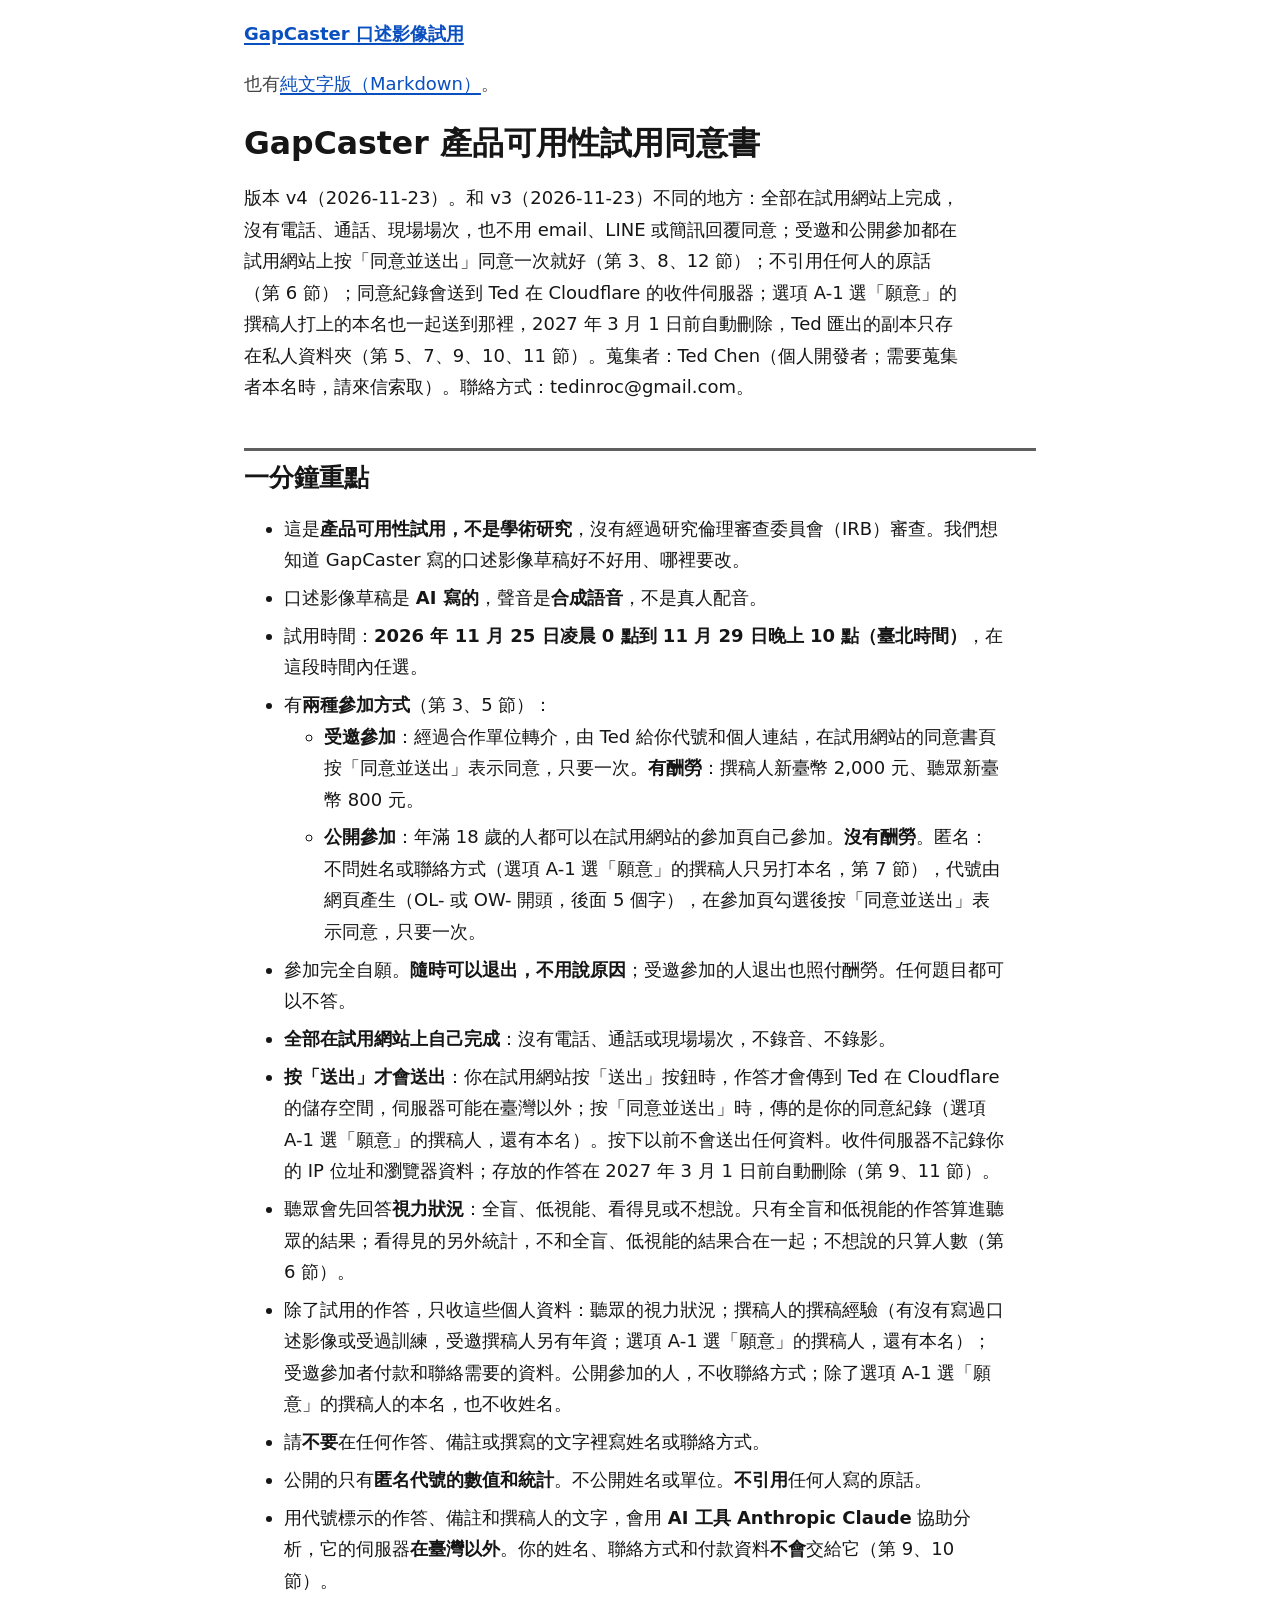
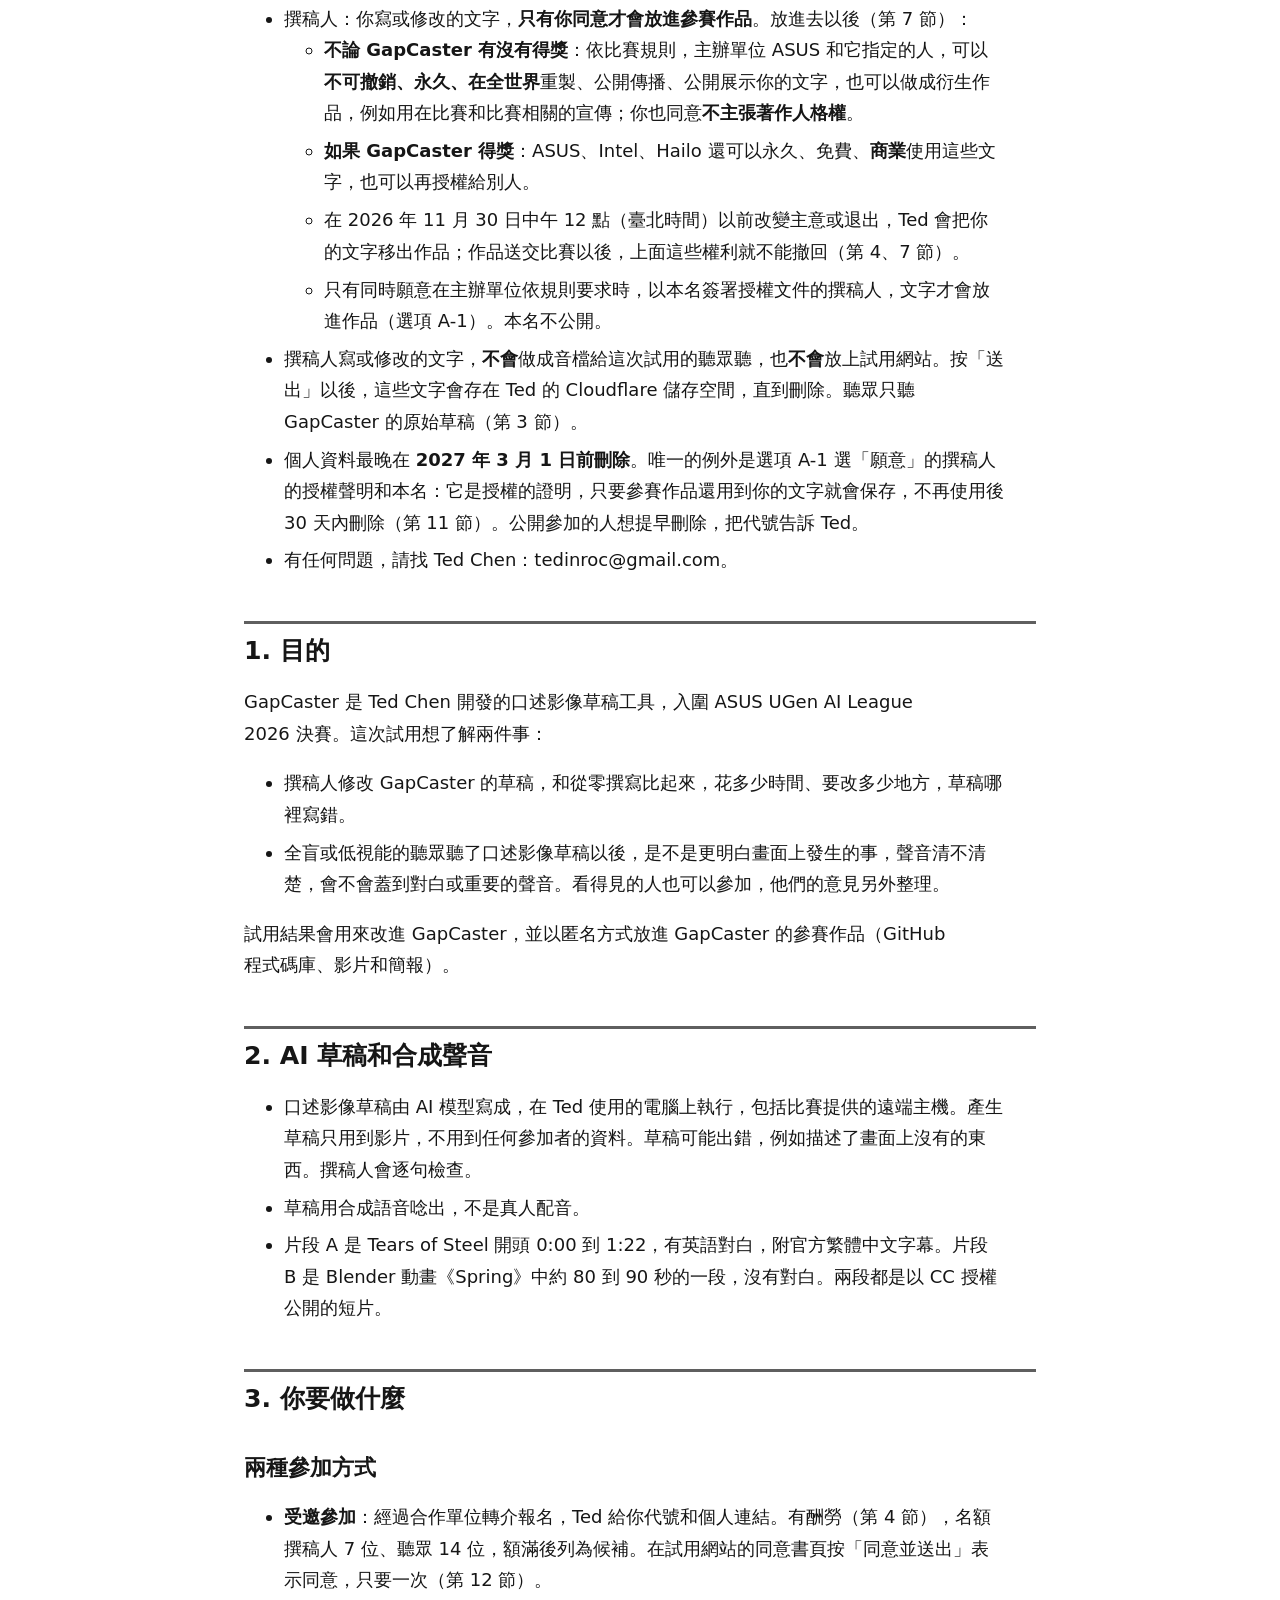
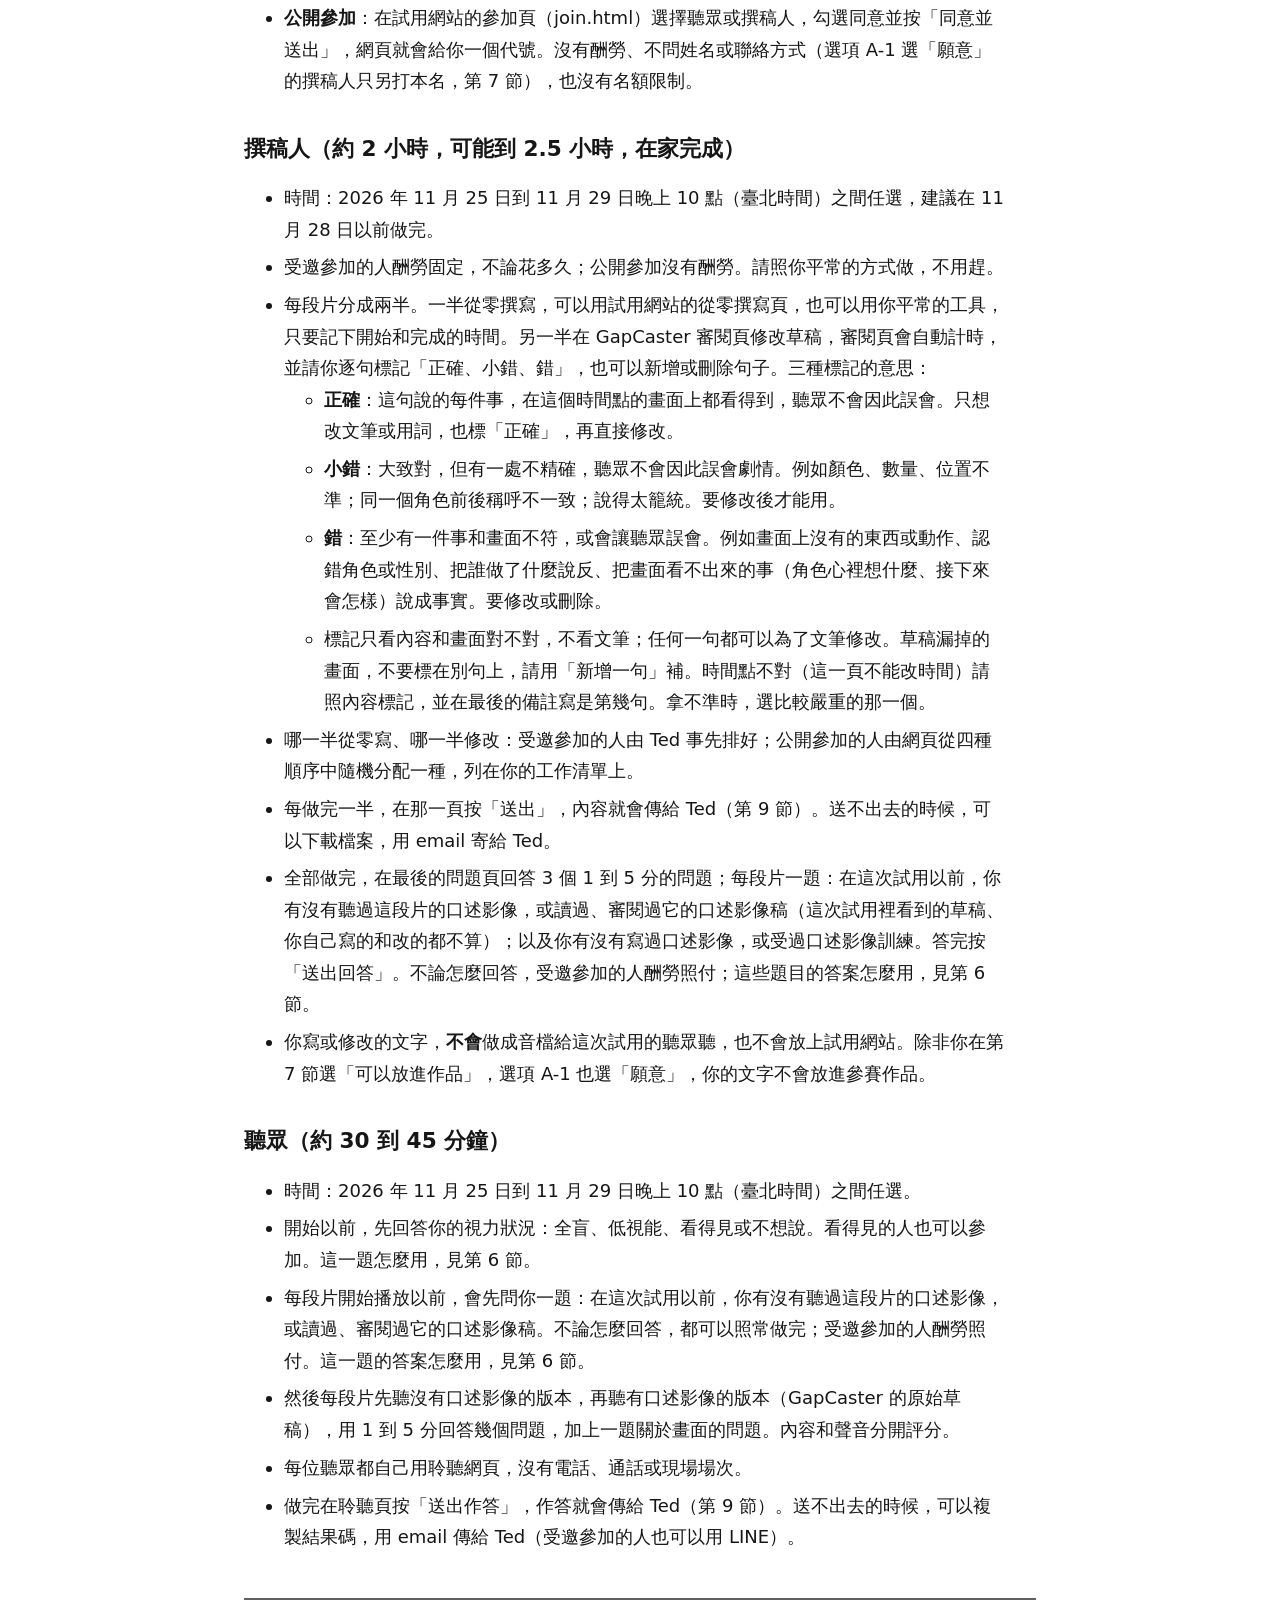
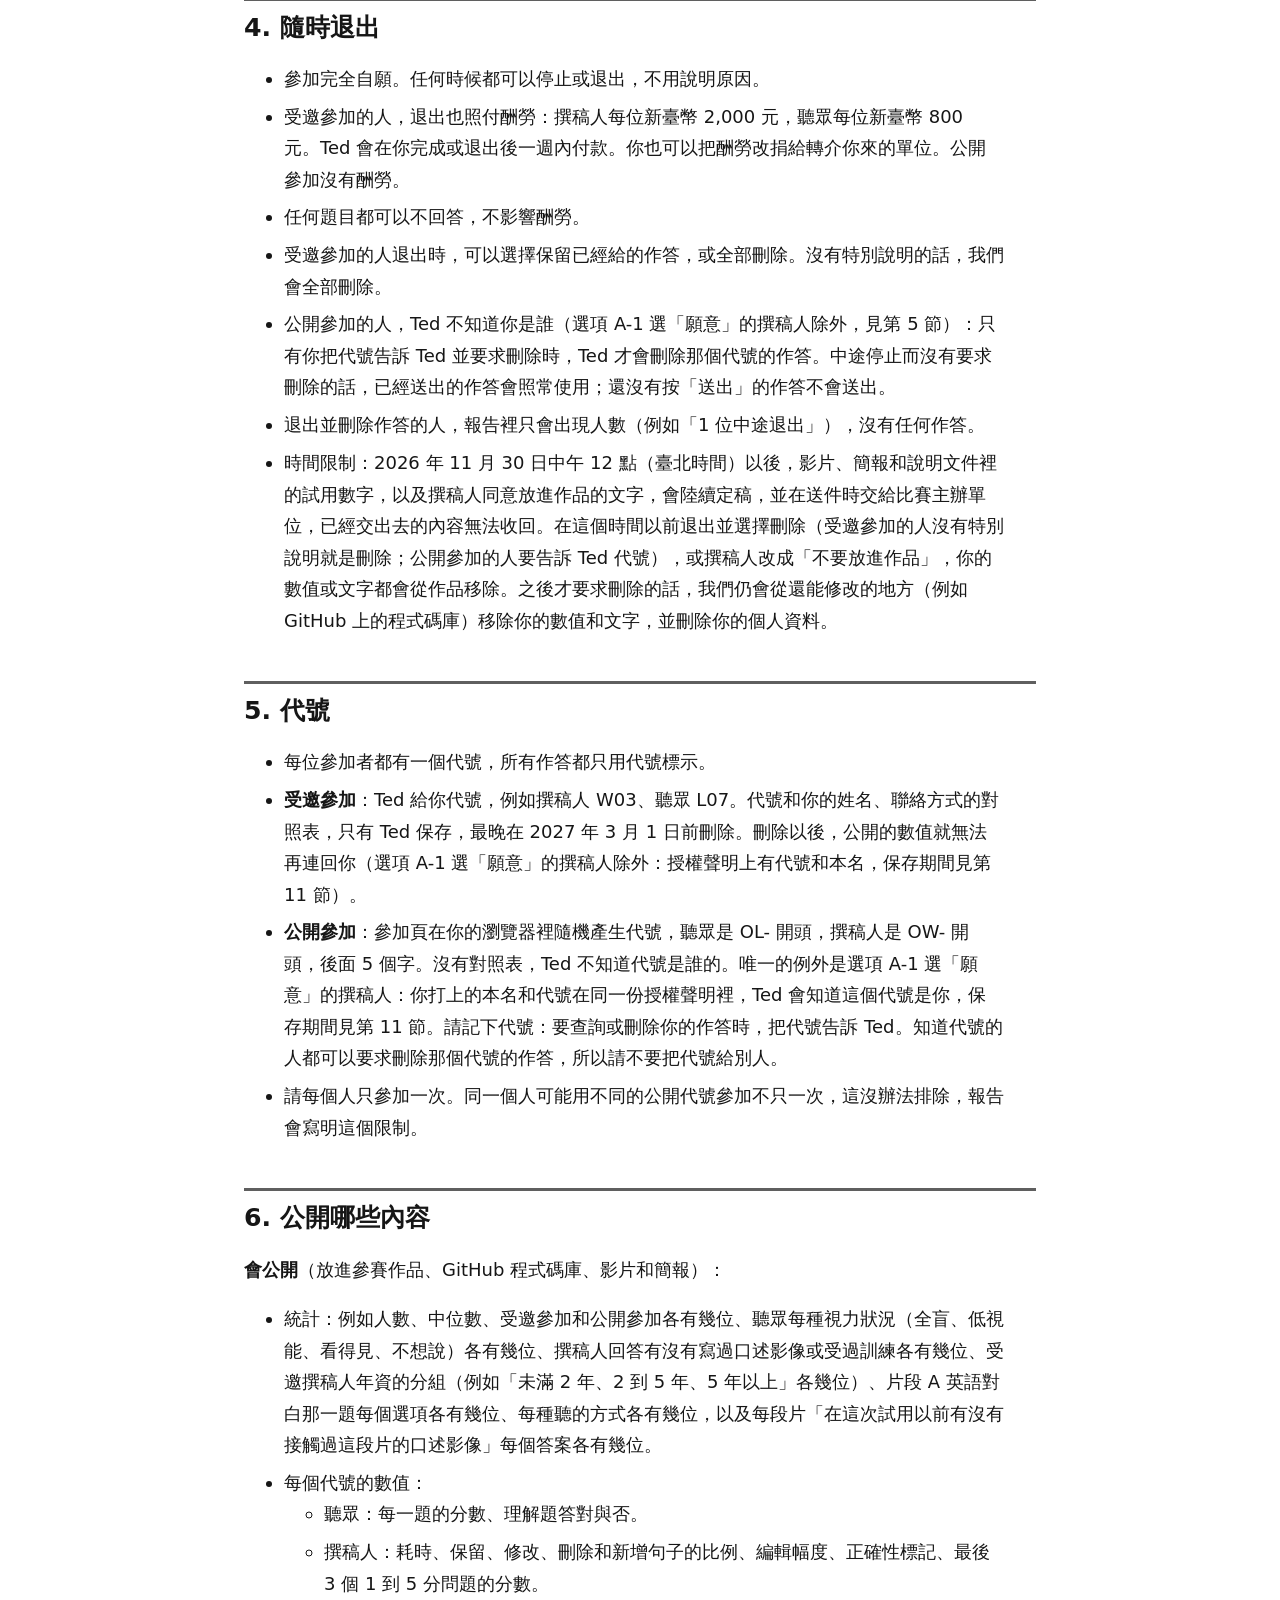
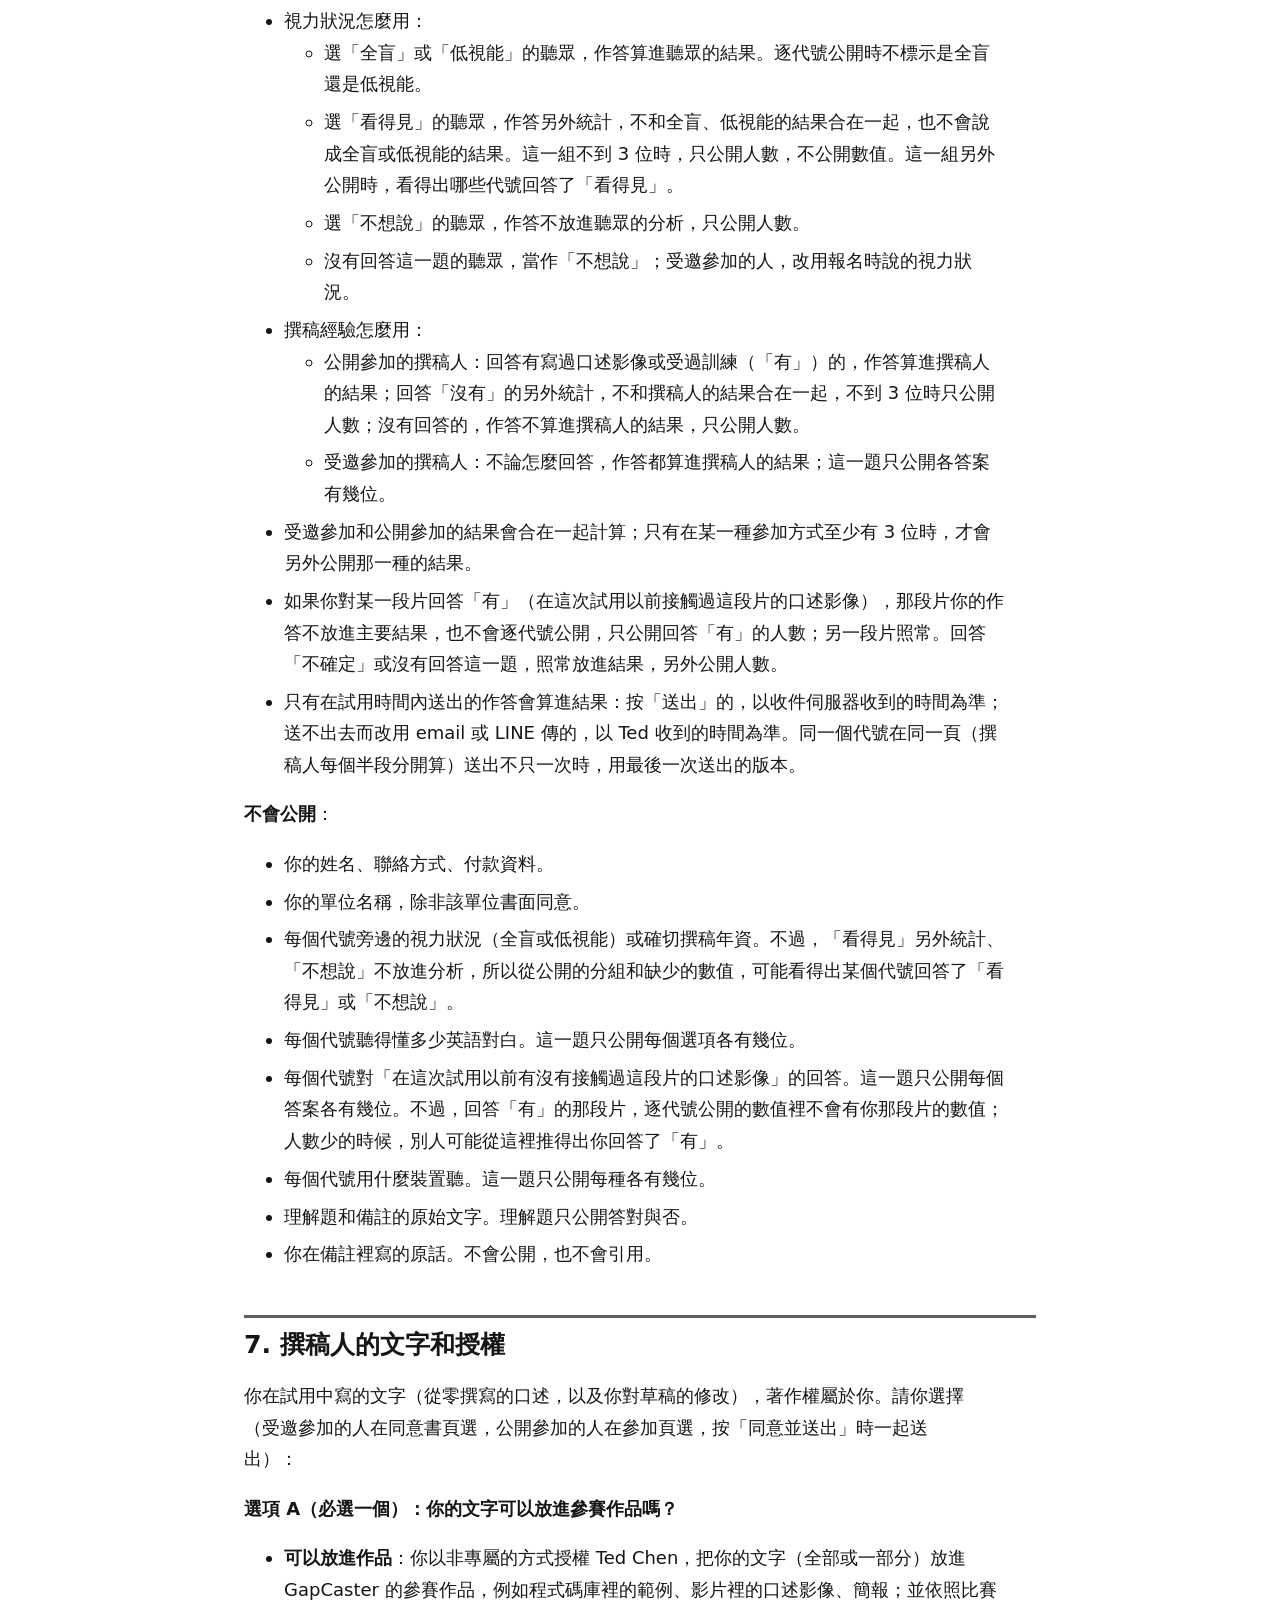
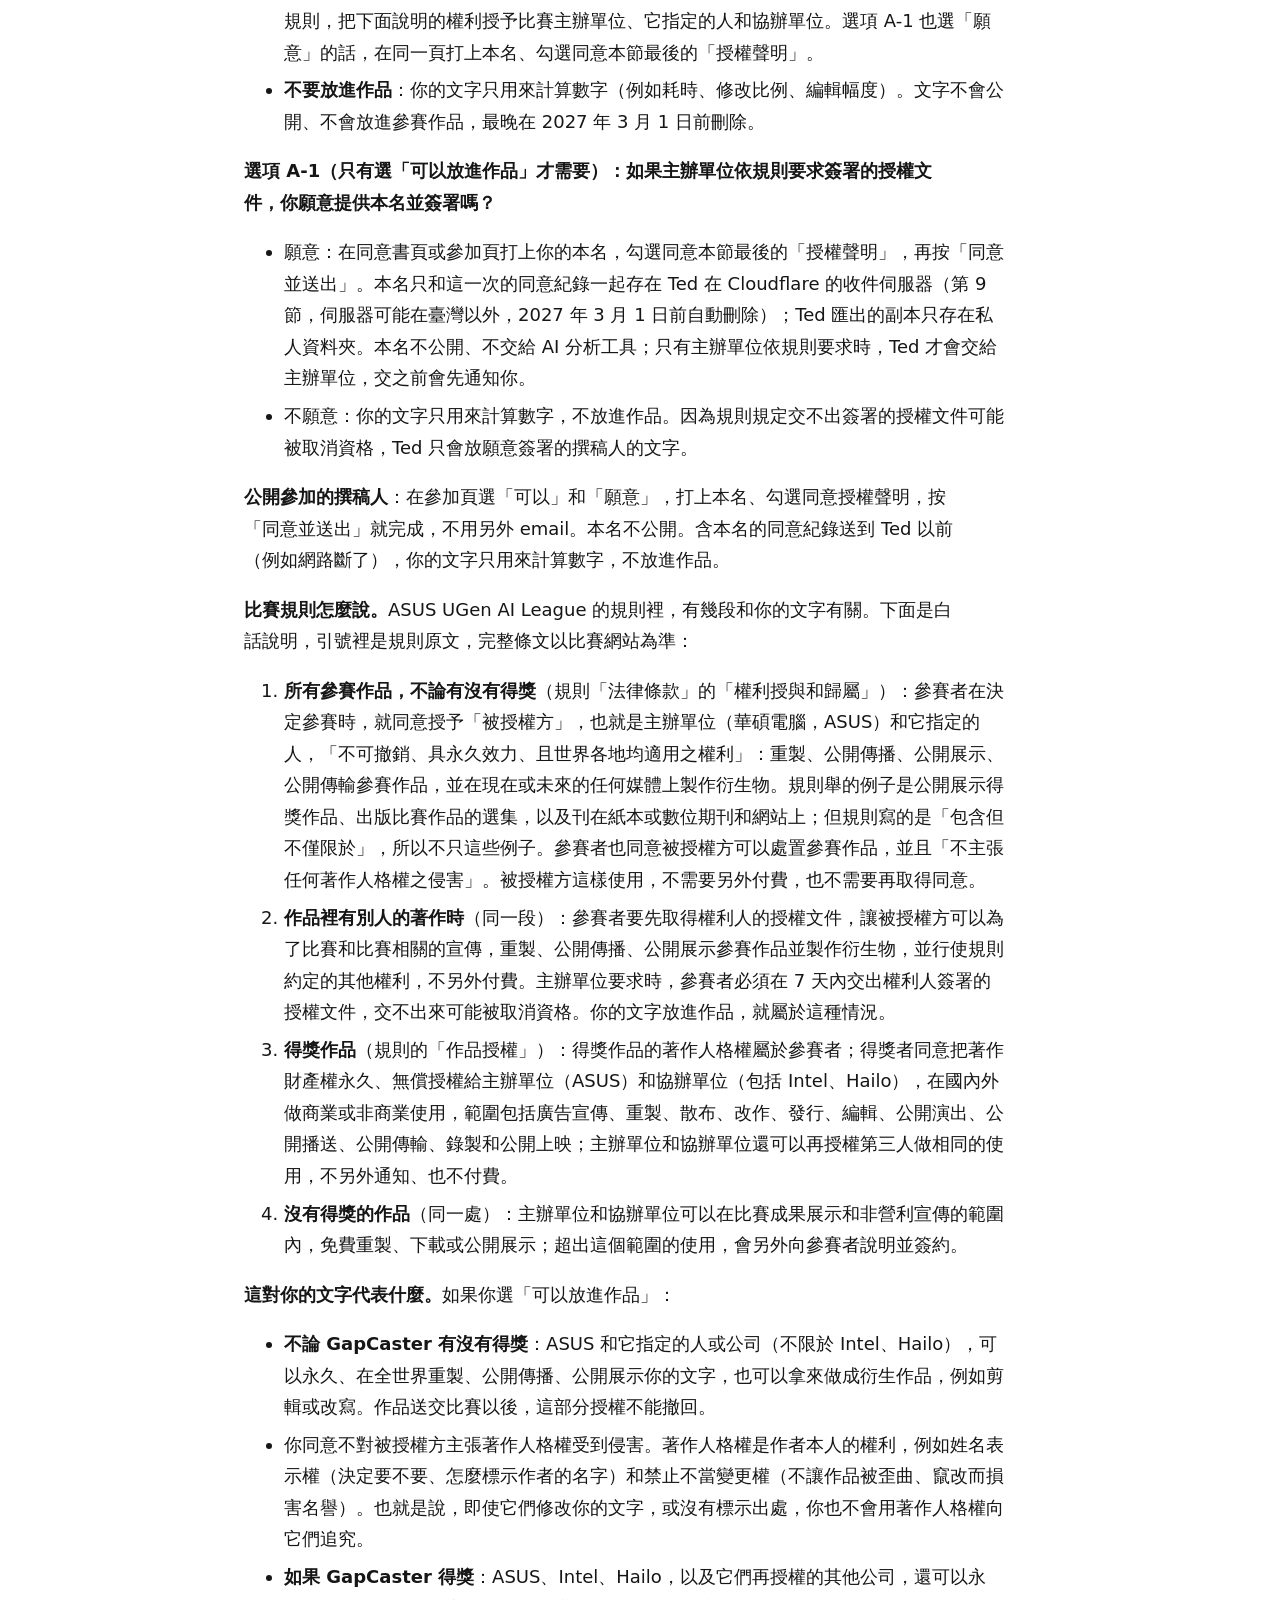
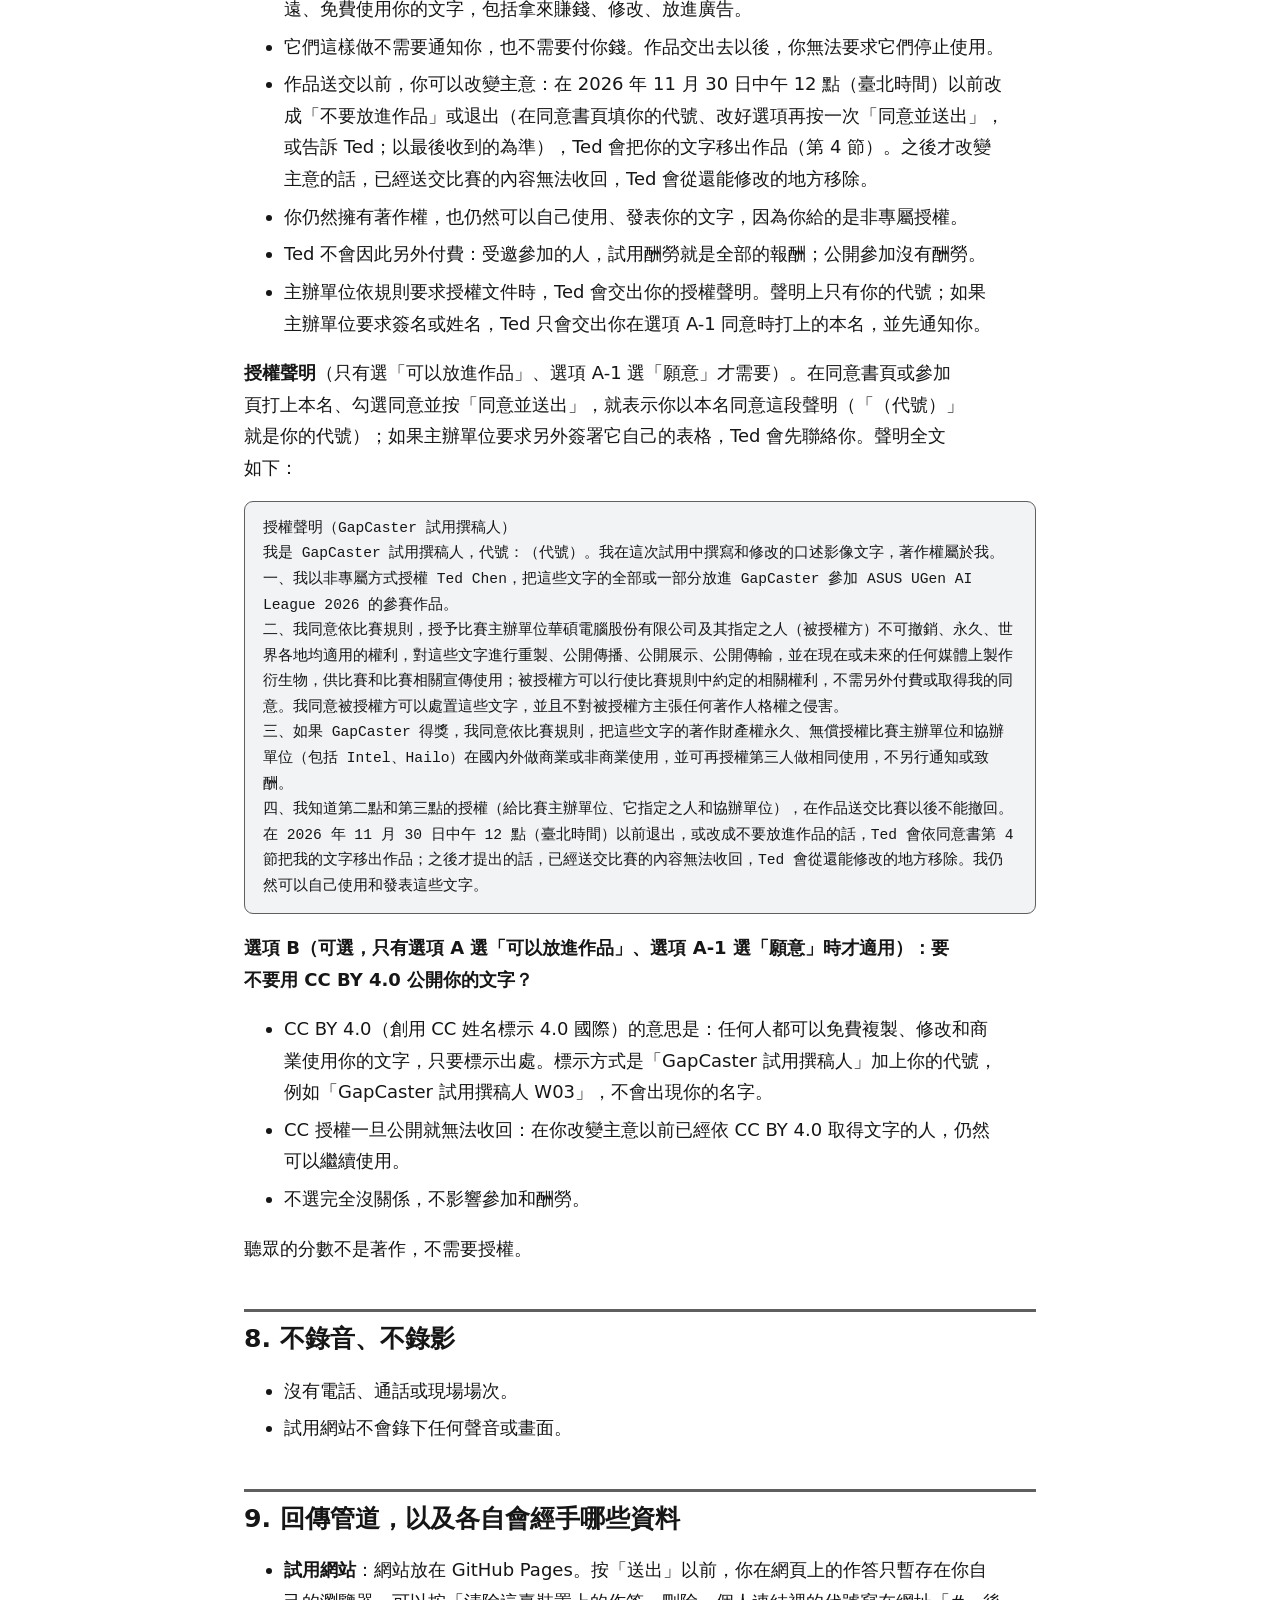
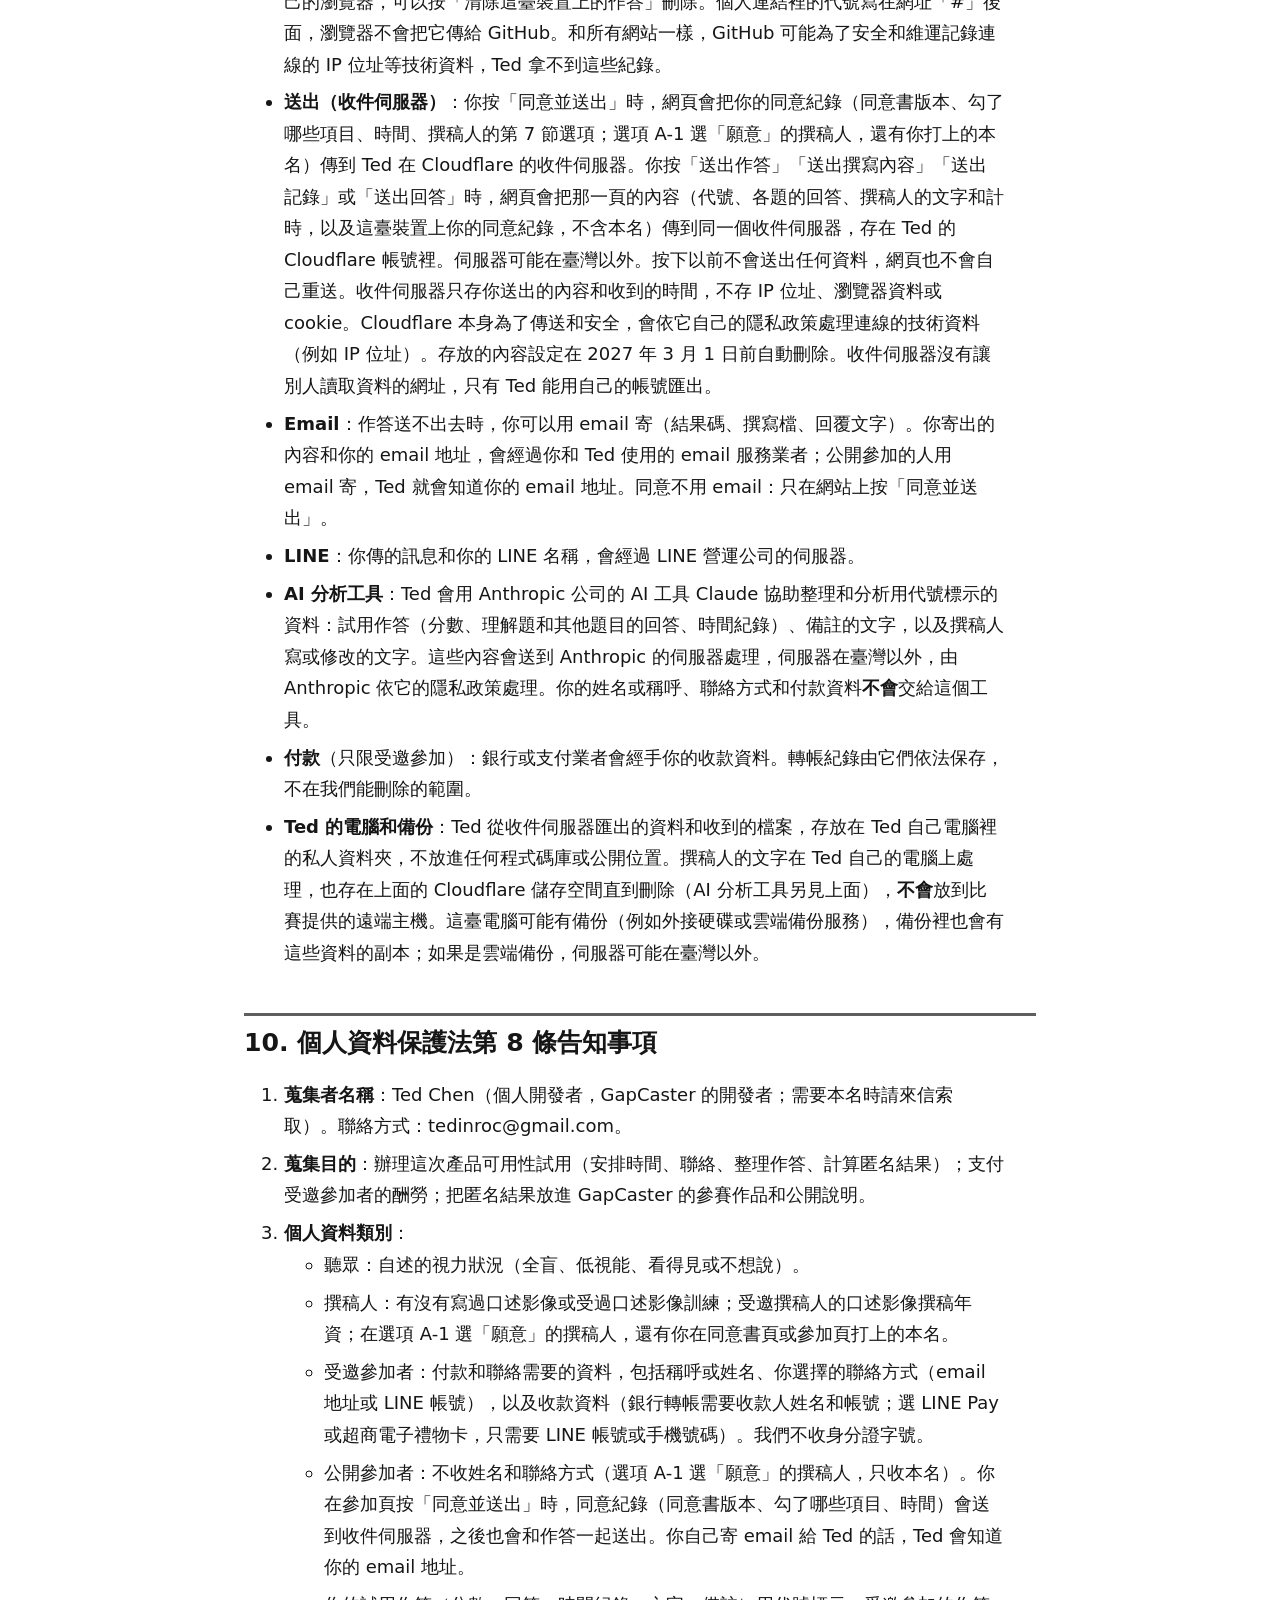
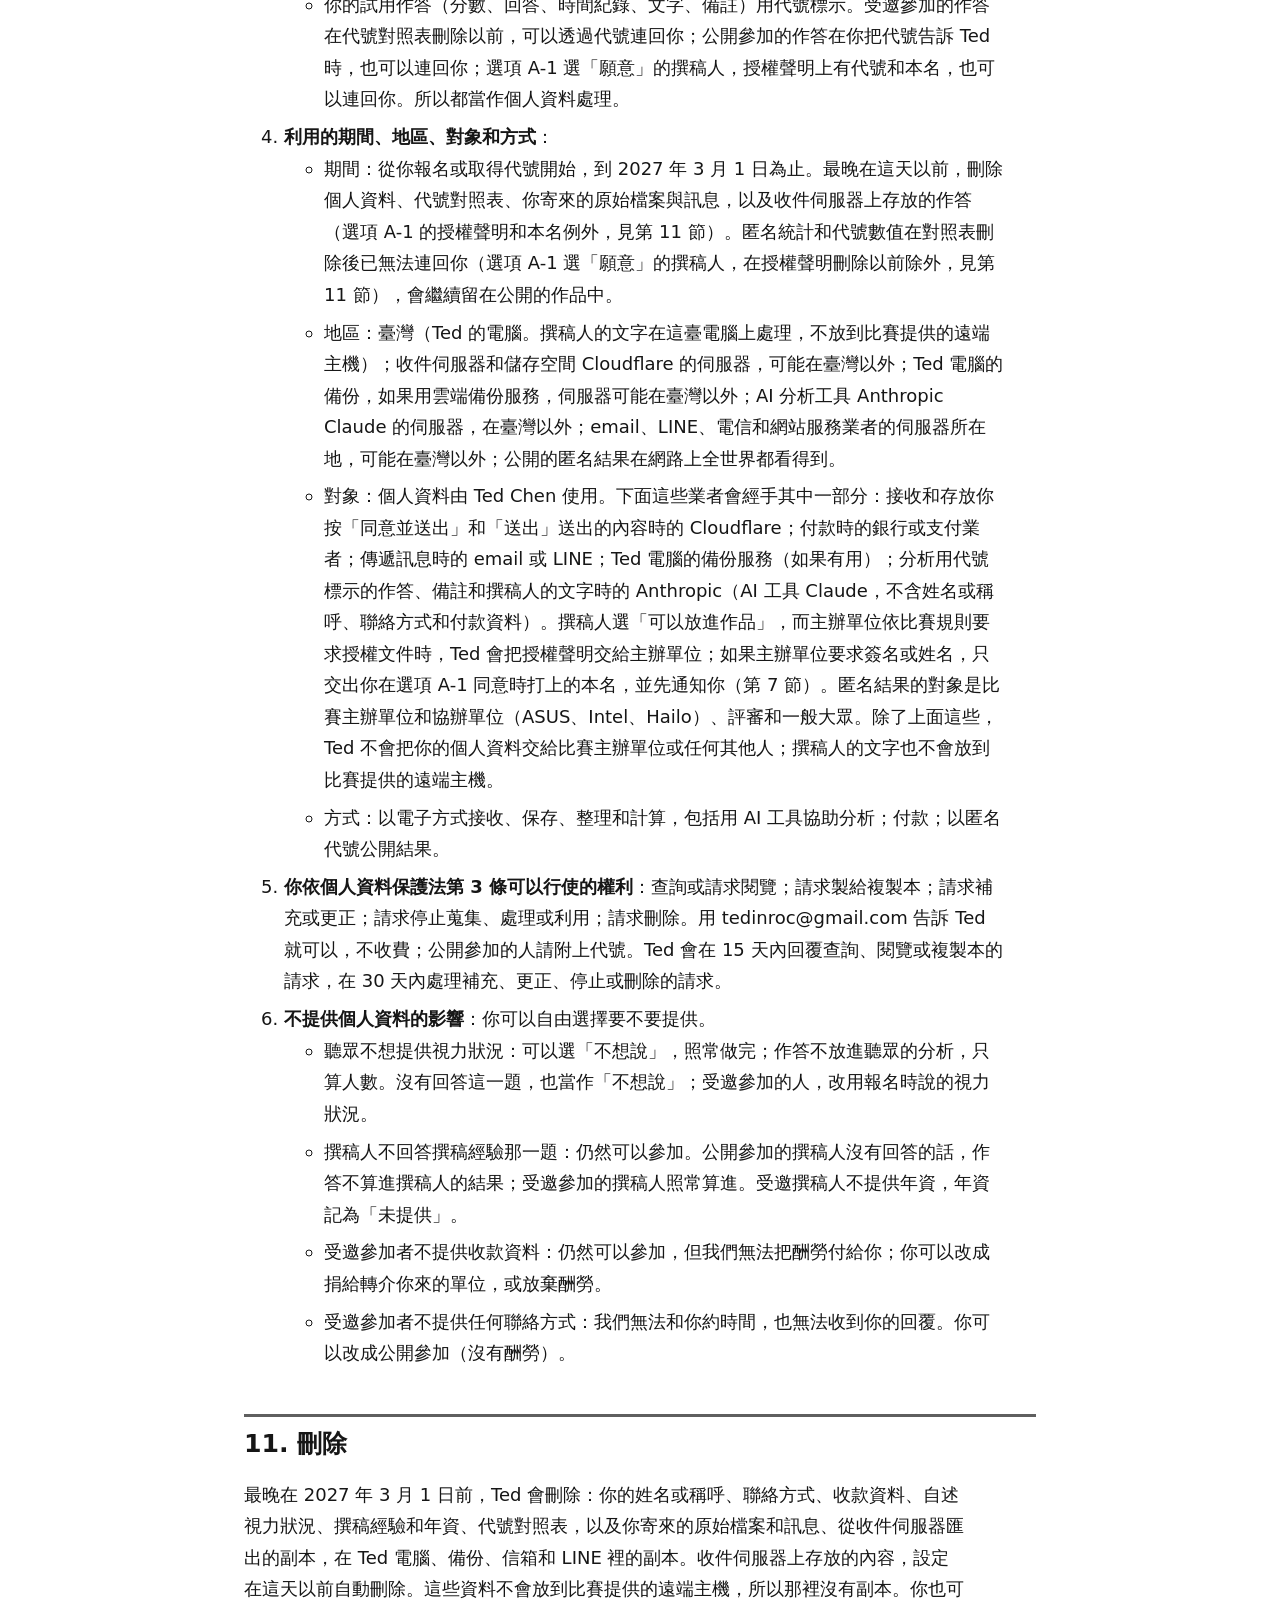
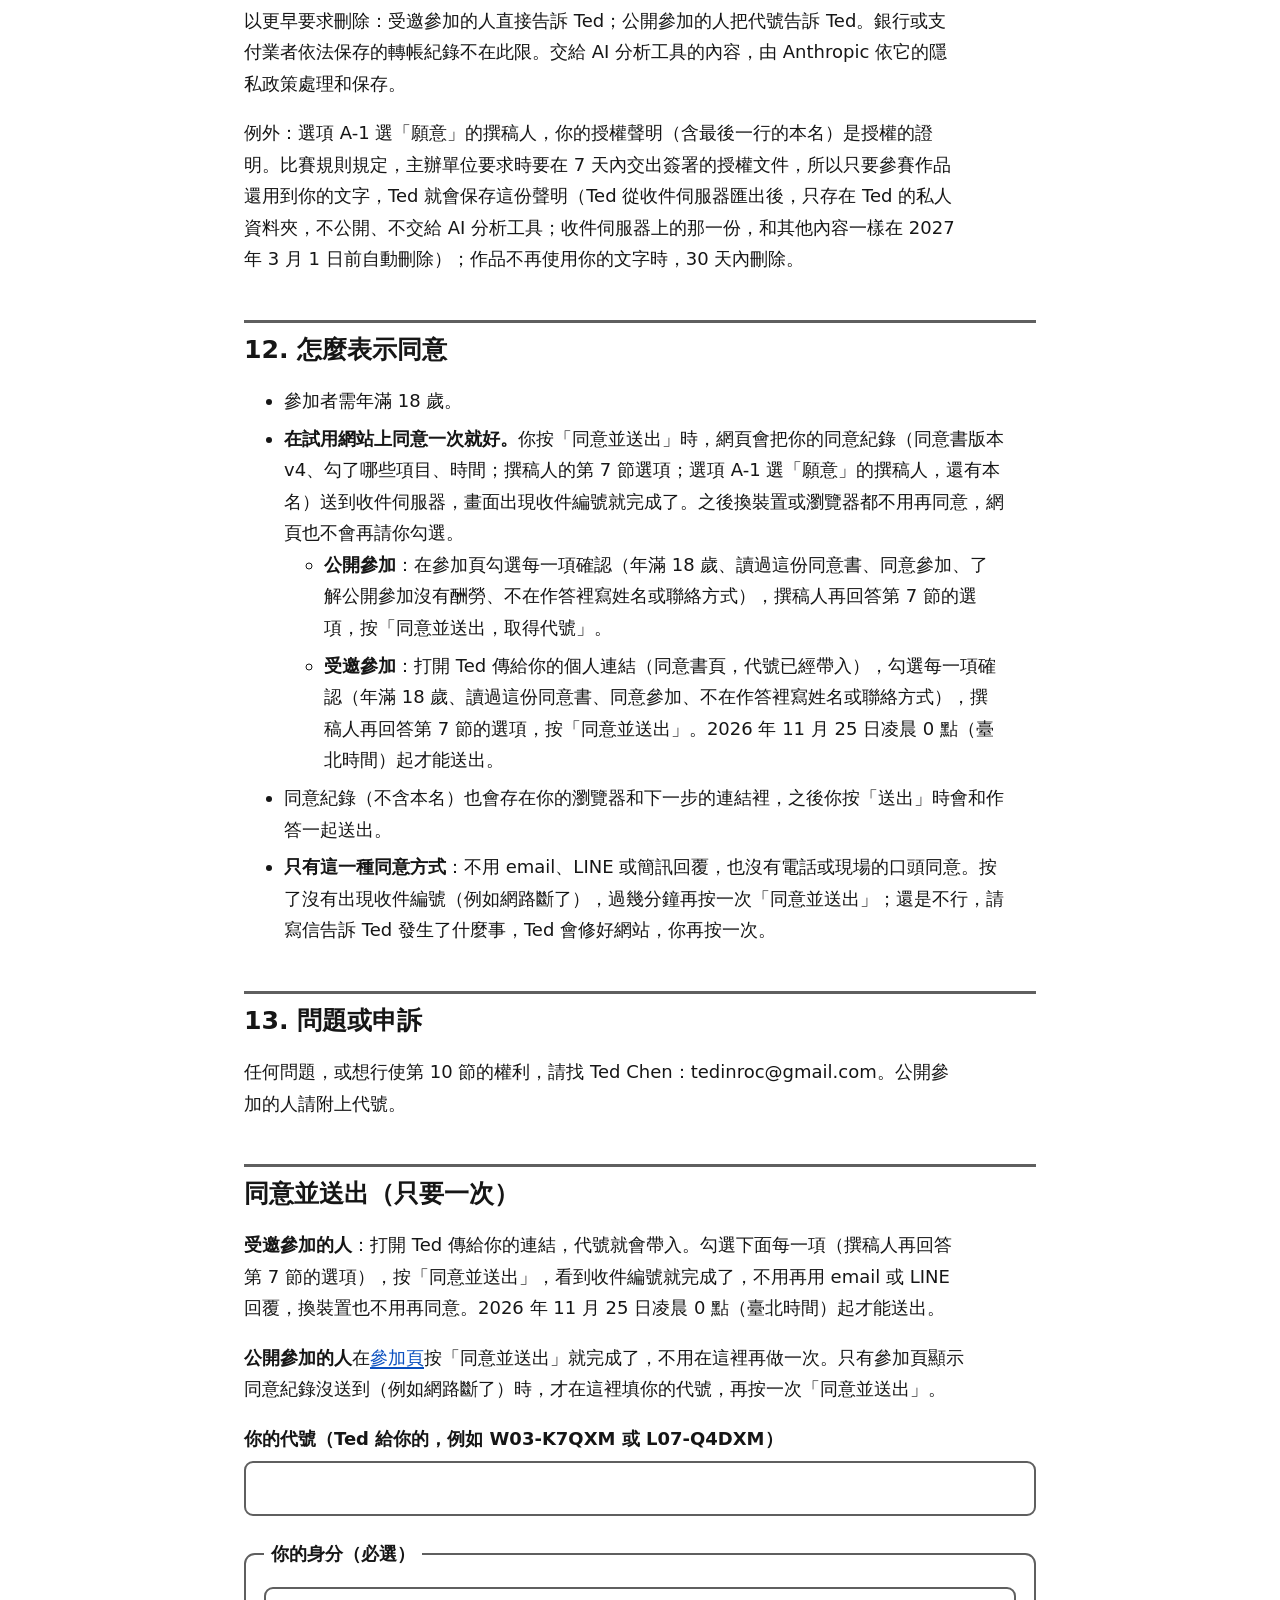
==== commit 39ee1335: "Consent v4: everything online, consent given once Every participant agrees once, on the site: invite" ====
--- a/consent.html
+++ b/consent.html
@@ -3,7 +3,7 @@
 <head>
 <meta charset="utf-8">
 <meta name="viewport" content="width=device-width, initial-scale=1">
-<meta http-equiv="Content-Security-Policy" content="default-src 'self'; script-src 'self'; style-src 'self'; media-src 'self'; img-src 'self'; connect-src 'none'; form-action 'none'; base-uri 'none'; object-src 'none'">
+<meta http-equiv="Content-Security-Policy" content="default-src 'self'; script-src 'self'; style-src 'self'; media-src 'self'; img-src 'self'; connect-src https://gapcaster-trial-inbox.pages.dev; form-action 'none'; base-uri 'none'; object-src 'none'">
 <meta name="robots" content="noindex, nofollow">
 <meta name="referrer" content="no-referrer">
 <meta name="color-scheme" content="light dark">
@@ -19,9 +19,9 @@
 
 <p class="muted">也有<a href="consent.md">純文字版（Markdown）</a>。</p>
 <h1 id="s1">GapCaster 產品可用性試用同意書</h1>
-<p>版本 v3（2026-11-23）。蒐集者：Ted Chen（個人開發者；需要蒐集者本名時，請來信索取）。聯絡方式：tedinroc@gmail.com。</p>
+<p>版本 v4（2026-11-23）。和 v3（2026-11-23）不同的地方：全部在試用網站上完成，沒有電話、通話、現場場次，也不用 email、LINE 或簡訊回覆同意；受邀和公開參加都在試用網站上按「同意並送出」同意一次就好（第 3、8、12 節）；不引用任何人的原話（第 6 節）；同意紀錄會送到 Ted 在 Cloudflare 的收件伺服器；選項 A-1 選「願意」的撰稿人打上的本名也一起送到那裡，2027 年 3 月 1 日前自動刪除，Ted 匯出的副本只存在私人資料夾（第 5、7、9、10、11 節）。蒐集者：Ted Chen（個人開發者；需要蒐集者本名時，請來信索取）。聯絡方式：tedinroc@gmail.com。</p>
 <h2 id="s2">一分鐘重點</h2>
-<ul><li>這是<strong>產品可用性試用，不是學術研究</strong>，沒有經過研究倫理審查委員會（IRB）審查。我們想知道 GapCaster 寫的口述影像草稿好不好用、哪裡要改。</li><li>口述影像草稿是 <strong>AI 寫的</strong>，聲音是<strong>合成語音</strong>，不是真人配音。</li><li>試用時間：<strong>2026 年 11 月 25 日凌晨 0 點到 11 月 29 日晚上 10 點（臺北時間）</strong>，在這段時間內任選。</li><li>有<strong>兩種參加方式</strong>（第 3、5 節）：<ul><li><strong>受邀參加</strong>：經過合作單位轉介，由 Ted 給你代號（例如 W03、L07）。<strong>有酬勞</strong>：撰稿人新臺幣 2,000 元、聽眾新臺幣 800 元。</li><li><strong>公開參加</strong>：年滿 18 歲的人都可以在試用網站的參加頁自己參加。<strong>沒有酬勞</strong>。匿名：不問姓名或聯絡方式，代號由網頁產生（OL- 或 OW- 開頭，後面 5 個字），在參加頁勾選表示同意。</li></ul></li><li>參加完全自願。<strong>隨時可以退出，不用說原因</strong>；受邀參加的人退出也照付酬勞。任何題目都可以不答。</li><li><strong>不錄音、不錄影</strong>，臺北現場也不會拍到你。</li><li><strong>按「送出」才會送出</strong>：你在試用網站按「送出」按鈕時，作答才會傳到 Ted 在 Cloudflare 的儲存空間，伺服器可能在臺灣以外。按下以前不會送出任何資料。收件伺服器不記錄你的 IP 位址和瀏覽器資料；存放的作答在 2027 年 3 月 1 日前自動刪除（第 9、11 節）。</li><li>聽眾會先回答<strong>視力狀況</strong>：全盲、低視能、看得見或不想說。只有全盲和低視能的作答算進聽眾的結果；看得見的另外統計，不和全盲、低視能的結果合在一起；不想說的只算人數（第 6 節）。</li><li>除了試用的作答，只收這些個人資料：聽眾的視力狀況；撰稿人的撰稿經驗（有沒有寫過口述影像或受過訓練，受邀撰稿人另有年資；選項 A-1 選「願意」的撰稿人，還有本名）；受邀參加者付款和聯絡需要的資料。公開參加的人，不收姓名和聯絡方式。</li><li>請<strong>不要</strong>在任何作答、備註或撰寫的文字裡寫姓名或聯絡方式。</li><li>公開的只有<strong>匿名代號的數值和統計</strong>。不公開姓名或單位。想引用你說的話，會先<strong>逐句</strong>取得你的書面同意；公開參加的人沒有留下聯絡方式，所以不會被引用。</li><li>用代號標示的作答、備註和撰稿人的文字，會用 <strong>AI 工具 Anthropic Claude</strong> 協助分析，它的伺服器<strong>在臺灣以外</strong>。你的姓名、聯絡方式和付款資料<strong>不會</strong>交給它（第 9、10 節）。</li><li>撰稿人：你寫或修改的文字，<strong>只有你同意才會放進參賽作品</strong>。放進去以後（第 7 節）：<ul><li><strong>不論 GapCaster 有沒有得獎</strong>：依比賽規則，主辦單位 ASUS 和它指定的人，可以<strong>不可撤銷、永久、在全世界</strong>重製、公開傳播、公開展示你的文字，也可以做成衍生作品，例如用在比賽和比賽相關的宣傳；你也同意<strong>不主張著作人格權</strong>。</li><li><strong>如果 GapCaster 得獎</strong>：ASUS、Intel、Hailo 還可以永久、免費、<strong>商業</strong>使用這些文字，也可以再授權給別人。</li><li>在 2026 年 11 月 30 日中午 12 點（臺北時間）以前改變主意或退出，Ted 會把你的文字移出作品；作品送交比賽以後，上面這些權利就不能撤回（第 4、7 節）。</li><li>只有同時願意在主辦單位依規則要求時，以本名簽署授權文件的撰稿人，文字才會放進作品（選項 A-1）。本名不公開。</li></ul></li><li>撰稿人寫或修改的文字，<strong>不會</strong>做成音檔給這次試用的聽眾聽，也<strong>不會</strong>放上試用網站。按「送出」以後，這些文字會存在 Ted 的 Cloudflare 儲存空間，直到刪除。聽眾只聽 GapCaster 的原始草稿（第 3 節）。</li><li>個人資料最晚在 <strong>2027 年 3 月 1 日前刪除</strong>。唯一的例外是選項 A-1 選「願意」的撰稿人的授權聲明和本名：它是授權的證明，只要參賽作品還用到你的文字就會保存，不再使用後 30 天內刪除（第 11 節）。公開參加的人想提早刪除，把代號告訴 Ted。</li><li>有任何問題，請找 Ted Chen：tedinroc@gmail.com。</li></ul>
+<ul><li>這是<strong>產品可用性試用，不是學術研究</strong>，沒有經過研究倫理審查委員會（IRB）審查。我們想知道 GapCaster 寫的口述影像草稿好不好用、哪裡要改。</li><li>口述影像草稿是 <strong>AI 寫的</strong>，聲音是<strong>合成語音</strong>，不是真人配音。</li><li>試用時間：<strong>2026 年 11 月 25 日凌晨 0 點到 11 月 29 日晚上 10 點（臺北時間）</strong>，在這段時間內任選。</li><li>有<strong>兩種參加方式</strong>（第 3、5 節）：<ul><li><strong>受邀參加</strong>：經過合作單位轉介，由 Ted 給你代號和個人連結，在試用網站的同意書頁按「同意並送出」表示同意，只要一次。<strong>有酬勞</strong>：撰稿人新臺幣 2,000 元、聽眾新臺幣 800 元。</li><li><strong>公開參加</strong>：年滿 18 歲的人都可以在試用網站的參加頁自己參加。<strong>沒有酬勞</strong>。匿名：不問姓名或聯絡方式（選項 A-1 選「願意」的撰稿人只另打本名，第 7 節），代號由網頁產生（OL- 或 OW- 開頭，後面 5 個字），在參加頁勾選後按「同意並送出」表示同意，只要一次。</li></ul></li><li>參加完全自願。<strong>隨時可以退出，不用說原因</strong>；受邀參加的人退出也照付酬勞。任何題目都可以不答。</li><li><strong>全部在試用網站上自己完成</strong>：沒有電話、通話或現場場次，不錄音、不錄影。</li><li><strong>按「送出」才會送出</strong>：你在試用網站按「送出」按鈕時，作答才會傳到 Ted 在 Cloudflare 的儲存空間，伺服器可能在臺灣以外；按「同意並送出」時，傳的是你的同意紀錄（選項 A-1 選「願意」的撰稿人，還有本名）。按下以前不會送出任何資料。收件伺服器不記錄你的 IP 位址和瀏覽器資料；存放的作答在 2027 年 3 月 1 日前自動刪除（第 9、11 節）。</li><li>聽眾會先回答<strong>視力狀況</strong>：全盲、低視能、看得見或不想說。只有全盲和低視能的作答算進聽眾的結果；看得見的另外統計，不和全盲、低視能的結果合在一起；不想說的只算人數（第 6 節）。</li><li>除了試用的作答，只收這些個人資料：聽眾的視力狀況；撰稿人的撰稿經驗（有沒有寫過口述影像或受過訓練，受邀撰稿人另有年資；選項 A-1 選「願意」的撰稿人，還有本名）；受邀參加者付款和聯絡需要的資料。公開參加的人，不收聯絡方式；除了選項 A-1 選「願意」的撰稿人的本名，也不收姓名。</li><li>請<strong>不要</strong>在任何作答、備註或撰寫的文字裡寫姓名或聯絡方式。</li><li>公開的只有<strong>匿名代號的數值和統計</strong>。不公開姓名或單位。<strong>不引用</strong>任何人寫的原話。</li><li>用代號標示的作答、備註和撰稿人的文字，會用 <strong>AI 工具 Anthropic Claude</strong> 協助分析，它的伺服器<strong>在臺灣以外</strong>。你的姓名、聯絡方式和付款資料<strong>不會</strong>交給它（第 9、10 節）。</li><li>撰稿人：你寫或修改的文字，<strong>只有你同意才會放進參賽作品</strong>。放進去以後（第 7 節）：<ul><li><strong>不論 GapCaster 有沒有得獎</strong>：依比賽規則，主辦單位 ASUS 和它指定的人，可以<strong>不可撤銷、永久、在全世界</strong>重製、公開傳播、公開展示你的文字，也可以做成衍生作品，例如用在比賽和比賽相關的宣傳；你也同意<strong>不主張著作人格權</strong>。</li><li><strong>如果 GapCaster 得獎</strong>：ASUS、Intel、Hailo 還可以永久、免費、<strong>商業</strong>使用這些文字，也可以再授權給別人。</li><li>在 2026 年 11 月 30 日中午 12 點（臺北時間）以前改變主意或退出，Ted 會把你的文字移出作品；作品送交比賽以後，上面這些權利就不能撤回（第 4、7 節）。</li><li>只有同時願意在主辦單位依規則要求時，以本名簽署授權文件的撰稿人，文字才會放進作品（選項 A-1）。本名不公開。</li></ul></li><li>撰稿人寫或修改的文字，<strong>不會</strong>做成音檔給這次試用的聽眾聽，也<strong>不會</strong>放上試用網站。按「送出」以後，這些文字會存在 Ted 的 Cloudflare 儲存空間，直到刪除。聽眾只聽 GapCaster 的原始草稿（第 3 節）。</li><li>個人資料最晚在 <strong>2027 年 3 月 1 日前刪除</strong>。唯一的例外是選項 A-1 選「願意」的撰稿人的授權聲明和本名：它是授權的證明，只要參賽作品還用到你的文字就會保存，不再使用後 30 天內刪除（第 11 節）。公開參加的人想提早刪除，把代號告訴 Ted。</li><li>有任何問題，請找 Ted Chen：tedinroc@gmail.com。</li></ul>
 <h2 id="s3">1. 目的</h2>
 <p>GapCaster 是 Ted Chen 開發的口述影像草稿工具，入圍 ASUS UGen AI League 2026 決賽。這次試用想了解兩件事：</p>
 <ul><li>撰稿人修改 GapCaster 的草稿，和從零撰寫比起來，花多少時間、要改多少地方，草稿哪裡寫錯。</li><li>全盲或低視能的聽眾聽了口述影像草稿以後，是不是更明白畫面上發生的事，聲音清不清楚，會不會蓋到對白或重要的聲音。看得見的人也可以參加，他們的意見另外整理。</li></ul>
@@ -30,32 +30,32 @@
 <ul><li>口述影像草稿由 AI 模型寫成，在 Ted 使用的電腦上執行，包括比賽提供的遠端主機。產生草稿只用到影片，不用到任何參加者的資料。草稿可能出錯，例如描述了畫面上沒有的東西。撰稿人會逐句檢查。</li><li>草稿用合成語音唸出，不是真人配音。</li><li>片段 A 是 Tears of Steel 開頭 0:00 到 1:22，有英語對白，附官方繁體中文字幕。片段 B 是 Blender 動畫《Spring》中約 80 到 90 秒的一段，沒有對白。兩段都是以 CC 授權公開的短片。</li></ul>
 <h2 id="s5">3. 你要做什麼</h2>
 <h3 id="s6">兩種參加方式</h3>
-<ul><li><strong>受邀參加</strong>：經過合作單位轉介報名，Ted 給你代號和個人連結。有酬勞（第 4 節），名額撰稿人 7 位、聽眾 14 位，額滿後列為候補。用 email 或 LINE 回覆同意（第 12 節）。</li><li><strong>公開參加</strong>：在試用網站的參加頁（join.html）選擇聽眾或撰稿人，勾選同意，網頁就會給你一個代號。沒有酬勞、不問姓名或聯絡方式，也沒有名額限制。</li></ul>
+<ul><li><strong>受邀參加</strong>：經過合作單位轉介報名，Ted 給你代號和個人連結。有酬勞（第 4 節），名額撰稿人 7 位、聽眾 14 位，額滿後列為候補。在試用網站的同意書頁按「同意並送出」表示同意，只要一次（第 12 節）。</li><li><strong>公開參加</strong>：在試用網站的參加頁（join.html）選擇聽眾或撰稿人，勾選同意並按「同意並送出」，網頁就會給你一個代號。沒有酬勞、不問姓名或聯絡方式（選項 A-1 選「願意」的撰稿人只另打本名，第 7 節），也沒有名額限制。</li></ul>
 <h3 id="s7">撰稿人（約 2 小時，可能到 2.5 小時，在家完成）</h3>
 <ul><li>時間：2026 年 11 月 25 日到 11 月 29 日晚上 10 點（臺北時間）之間任選，建議在 11 月 28 日以前做完。</li><li>受邀參加的人酬勞固定，不論花多久；公開參加沒有酬勞。請照你平常的方式做，不用趕。</li><li>每段片分成兩半。一半從零撰寫，可以用試用網站的從零撰寫頁，也可以用你平常的工具，只要記下開始和完成的時間。另一半在 GapCaster 審閱頁修改草稿，審閱頁會自動計時，並請你逐句標記「正確、小錯、錯」，也可以新增或刪除句子。三種標記的意思：<ul><li><strong>正確</strong>：這句說的每件事，在這個時間點的畫面上都看得到，聽眾不會因此誤會。只想改文筆或用詞，也標「正確」，再直接修改。</li><li><strong>小錯</strong>：大致對，但有一處不精確，聽眾不會因此誤會劇情。例如顏色、數量、位置不準；同一個角色前後稱呼不一致；說得太籠統。要修改後才能用。</li><li><strong>錯</strong>：至少有一件事和畫面不符，或會讓聽眾誤會。例如畫面上沒有的東西或動作、認錯角色或性別、把誰做了什麼說反、把畫面看不出來的事（角色心裡想什麼、接下來會怎樣）說成事實。要修改或刪除。</li><li>標記只看內容和畫面對不對，不看文筆；任何一句都可以為了文筆修改。草稿漏掉的畫面，不要標在別句上，請用「新增一句」補。時間點不對（這一頁不能改時間）請照內容標記，並在最後的備註寫是第幾句。拿不準時，選比較嚴重的那一個。</li></ul></li><li>哪一半從零寫、哪一半修改：受邀參加的人由 Ted 事先排好；公開參加的人由網頁從四種順序中隨機分配一種，列在你的工作清單上。</li><li>每做完一半，在那一頁按「送出」，內容就會傳給 Ted（第 9 節）。送不出去的時候，可以下載檔案，用 email 寄給 Ted。</li><li>全部做完，在最後的問題頁回答 3 個 1 到 5 分的問題；每段片一題：在這次試用以前，你有沒有聽過這段片的口述影像，或讀過、審閱過它的口述影像稿（這次試用裡看到的草稿、你自己寫的和改的都不算）；以及你有沒有寫過口述影像，或受過口述影像訓練。答完按「送出回答」。不論怎麼回答，受邀參加的人酬勞照付；這些題目的答案怎麼用，見第 6 節。</li><li>你寫或修改的文字，<strong>不會</strong>做成音檔給這次試用的聽眾聽，也不會放上試用網站。除非你在第 7 節選「可以放進作品」，選項 A-1 也選「願意」，你的文字不會放進參賽作品。</li></ul>
 <h3 id="s8">聽眾（約 30 到 45 分鐘）</h3>
-<ul><li>時間：2026 年 11 月 25 日到 11 月 29 日晚上 10 點（臺北時間）之間任選。</li><li>開始以前，先回答你的視力狀況：全盲、低視能、看得見或不想說。看得見的人也可以參加。這一題怎麼用，見第 6 節。</li><li>每段片開始播放以前，會先問你一題：在這次試用以前，你有沒有聽過這段片的口述影像，或讀過、審閱過它的口述影像稿。不論怎麼回答，都可以照常做完；受邀參加的人酬勞照付。這一題的答案怎麼用，見第 6 節。</li><li>然後每段片先聽沒有口述影像的版本，再聽有口述影像的版本（GapCaster 的原始草稿），用 1 到 5 分回答幾個問題，加上一題關於畫面的問題。內容和聲音分開評分。</li><li>受邀參加的人可以選擇用電話或 LINE 通話（Ted 照稿唸題目、幫你填分數）、自己用聆聽網頁，或參加臺北現場場次。公開參加的人自己用聆聽網頁。</li><li>臺北現場（11 月 26 日到 28 日，只限受邀參加）：Ted 帶筆電和耳機，到轉介單位或你方便的公共場所（例如單位的會議室）。</li><li>做完在聆聽頁按「送出作答」，作答就會傳給 Ted（第 9 節）。送不出去的時候，可以複製結果碼，用 email 傳給 Ted（受邀參加的人也可以用 LINE）。</li></ul>
+<ul><li>時間：2026 年 11 月 25 日到 11 月 29 日晚上 10 點（臺北時間）之間任選。</li><li>開始以前，先回答你的視力狀況：全盲、低視能、看得見或不想說。看得見的人也可以參加。這一題怎麼用，見第 6 節。</li><li>每段片開始播放以前，會先問你一題：在這次試用以前，你有沒有聽過這段片的口述影像，或讀過、審閱過它的口述影像稿。不論怎麼回答，都可以照常做完；受邀參加的人酬勞照付。這一題的答案怎麼用，見第 6 節。</li><li>然後每段片先聽沒有口述影像的版本，再聽有口述影像的版本（GapCaster 的原始草稿），用 1 到 5 分回答幾個問題，加上一題關於畫面的問題。內容和聲音分開評分。</li><li>每位聽眾都自己用聆聽網頁，沒有電話、通話或現場場次。</li><li>做完在聆聽頁按「送出作答」，作答就會傳給 Ted（第 9 節）。送不出去的時候，可以複製結果碼，用 email 傳給 Ted（受邀參加的人也可以用 LINE）。</li></ul>
 <h2 id="s9">4. 隨時退出</h2>
-<ul><li>參加完全自願。任何時候都可以停止或退出，不用說明原因。</li><li>受邀參加的人，退出也照付酬勞：撰稿人每位新臺幣 2,000 元，聽眾每位新臺幣 800 元。Ted 會在你完成或退出後一週內付款。你也可以把酬勞改捐給轉介你來的單位。公開參加沒有酬勞。</li><li>任何題目都可以不回答，不影響酬勞。</li><li>受邀參加的人退出時，可以選擇保留已經給的作答，或全部刪除。沒有特別說明的話，我們會全部刪除。</li><li>公開參加的人，Ted 不知道你是誰：只有你把代號告訴 Ted 並要求刪除時，Ted 才會刪除那個代號的作答。中途停止而沒有要求刪除的話，已經送出的作答會照常使用；還沒有按「送出」的作答不會送出。</li><li>退出並刪除作答的人，報告裡只會出現人數（例如「1 位中途退出」），沒有任何作答。</li><li>時間限制：2026 年 11 月 30 日中午 12 點（臺北時間）以後，影片、簡報和說明文件裡的試用數字，以及撰稿人同意放進作品的文字，會陸續定稿，並在送件時交給比賽主辦單位，已經交出去的內容無法收回。在這個時間以前退出並選擇刪除（受邀參加的人沒有特別說明就是刪除；公開參加的人要告訴 Ted 代號），或撰稿人改成「不要放進作品」，你的數值或文字都會從作品移除。之後才要求刪除的話，我們仍會從還能修改的地方（例如 GitHub 上的程式碼庫）移除你的數值和文字，並刪除你的個人資料。</li></ul>
+<ul><li>參加完全自願。任何時候都可以停止或退出，不用說明原因。</li><li>受邀參加的人，退出也照付酬勞：撰稿人每位新臺幣 2,000 元，聽眾每位新臺幣 800 元。Ted 會在你完成或退出後一週內付款。你也可以把酬勞改捐給轉介你來的單位。公開參加沒有酬勞。</li><li>任何題目都可以不回答，不影響酬勞。</li><li>受邀參加的人退出時，可以選擇保留已經給的作答，或全部刪除。沒有特別說明的話，我們會全部刪除。</li><li>公開參加的人，Ted 不知道你是誰（選項 A-1 選「願意」的撰稿人除外，見第 5 節）：只有你把代號告訴 Ted 並要求刪除時，Ted 才會刪除那個代號的作答。中途停止而沒有要求刪除的話，已經送出的作答會照常使用；還沒有按「送出」的作答不會送出。</li><li>退出並刪除作答的人，報告裡只會出現人數（例如「1 位中途退出」），沒有任何作答。</li><li>時間限制：2026 年 11 月 30 日中午 12 點（臺北時間）以後，影片、簡報和說明文件裡的試用數字，以及撰稿人同意放進作品的文字，會陸續定稿，並在送件時交給比賽主辦單位，已經交出去的內容無法收回。在這個時間以前退出並選擇刪除（受邀參加的人沒有特別說明就是刪除；公開參加的人要告訴 Ted 代號），或撰稿人改成「不要放進作品」，你的數值或文字都會從作品移除。之後才要求刪除的話，我們仍會從還能修改的地方（例如 GitHub 上的程式碼庫）移除你的數值和文字，並刪除你的個人資料。</li></ul>
 <h2 id="s10">5. 代號</h2>
-<ul><li>每位參加者都有一個代號，所有作答都只用代號標示。</li><li><strong>受邀參加</strong>：Ted 給你代號，例如撰稿人 W03、聽眾 L07。代號和你的姓名、聯絡方式的對照表，只有 Ted 保存，最晚在 2027 年 3 月 1 日前刪除。刪除以後，公開的數值就無法再連回你。</li><li><strong>公開參加</strong>：參加頁在你的瀏覽器裡隨機產生代號，聽眾是 OL- 開頭，撰稿人是 OW- 開頭，後面 5 個字。沒有對照表，Ted 不知道代號是誰的。請記下代號：要查詢或刪除你的作答時，把代號告訴 Ted。知道代號的人都可以要求刪除那個代號的作答，所以請不要把代號給別人。</li><li>請每個人只參加一次。同一個人可能用不同的公開代號參加不只一次，這沒辦法排除，報告會寫明這個限制。</li></ul>
+<ul><li>每位參加者都有一個代號，所有作答都只用代號標示。</li><li><strong>受邀參加</strong>：Ted 給你代號，例如撰稿人 W03、聽眾 L07。代號和你的姓名、聯絡方式的對照表，只有 Ted 保存，最晚在 2027 年 3 月 1 日前刪除。刪除以後，公開的數值就無法再連回你（選項 A-1 選「願意」的撰稿人除外：授權聲明上有代號和本名，保存期間見第 11 節）。</li><li><strong>公開參加</strong>：參加頁在你的瀏覽器裡隨機產生代號，聽眾是 OL- 開頭，撰稿人是 OW- 開頭，後面 5 個字。沒有對照表，Ted 不知道代號是誰的。唯一的例外是選項 A-1 選「願意」的撰稿人：你打上的本名和代號在同一份授權聲明裡，Ted 會知道這個代號是你，保存期間見第 11 節。請記下代號：要查詢或刪除你的作答時，把代號告訴 Ted。知道代號的人都可以要求刪除那個代號的作答，所以請不要把代號給別人。</li><li>請每個人只參加一次。同一個人可能用不同的公開代號參加不只一次，這沒辦法排除，報告會寫明這個限制。</li></ul>
 <h2 id="s11">6. 公開哪些內容</h2>
 <p><strong>會公開</strong>（放進參賽作品、GitHub 程式碼庫、影片和簡報）：</p>
 <ul><li>統計：例如人數、中位數、受邀參加和公開參加各有幾位、聽眾每種視力狀況（全盲、低視能、看得見、不想說）各有幾位、撰稿人回答有沒有寫過口述影像或受過訓練各有幾位、受邀撰稿人年資的分組（例如「未滿 2 年、2 到 5 年、5 年以上」各幾位）、片段 A 英語對白那一題每個選項各有幾位、每種聽的方式各有幾位，以及每段片「在這次試用以前有沒有接觸過這段片的口述影像」每個答案各有幾位。</li><li>每個代號的數值：<ul><li>聽眾：每一題的分數、理解題答對與否。</li><li>撰稿人：耗時、保留、修改、刪除和新增句子的比例、編輯幅度、正確性標記、最後 3 個 1 到 5 分問題的分數。</li></ul></li><li>視力狀況怎麼用：<ul><li>選「全盲」或「低視能」的聽眾，作答算進聽眾的結果。逐代號公開時不標示是全盲還是低視能。</li><li>選「看得見」的聽眾，作答另外統計，不和全盲、低視能的結果合在一起，也不會說成全盲或低視能的結果。這一組不到 3 位時，只公開人數，不公開數值。這一組另外公開時，看得出哪些代號回答了「看得見」。</li><li>選「不想說」的聽眾，作答不放進聽眾的分析，只公開人數。</li><li>沒有回答這一題的聽眾，當作「不想說」；受邀參加的人，改用報名時說的視力狀況。</li></ul></li><li>撰稿經驗怎麼用：<ul><li>公開參加的撰稿人：回答有寫過口述影像或受過訓練（「有」）的，作答算進撰稿人的結果；回答「沒有」的另外統計，不和撰稿人的結果合在一起，不到 3 位時只公開人數；沒有回答的，作答不算進撰稿人的結果，只公開人數。</li><li>受邀參加的撰稿人：不論怎麼回答，作答都算進撰稿人的結果；這一題只公開各答案有幾位。</li></ul></li><li>受邀參加和公開參加的結果會合在一起計算；只有在某一種參加方式至少有 3 位時，才會另外公開那一種的結果。</li><li>如果你對某一段片回答「有」（在這次試用以前接觸過這段片的口述影像），那段片你的作答不放進主要結果，也不會逐代號公開，只公開回答「有」的人數；另一段片照常。回答「不確定」或沒有回答這一題，照常放進結果，另外公開人數。</li><li>只有在試用時間內送出的作答會算進結果：按「送出」的，以收件伺服器收到的時間為準；送不出去而改用 email 或 LINE 傳的，以 Ted 收到的時間為準。同一個代號在同一頁（撰稿人每個半段分開算）送出不只一次時，用最後一次送出的版本。</li></ul>
 <p><strong>不會公開</strong>：</p>
-<ul><li>你的姓名、聯絡方式、付款資料。</li><li>你的單位名稱，除非該單位書面同意。</li><li>每個代號旁邊的視力狀況（全盲或低視能）或確切撰稿年資。不過，「看得見」另外統計、「不想說」不放進分析，所以從公開的分組和缺少的數值，可能看得出某個代號回答了「看得見」或「不想說」。</li><li>每個代號聽得懂多少英語對白。這一題只公開每個選項各有幾位。</li><li>每個代號對「在這次試用以前有沒有接觸過這段片的口述影像」的回答。這一題只公開每個答案各有幾位。不過，回答「有」的那段片，逐代號公開的數值裡不會有你那段片的數值；人數少的時候，別人可能從這裡推得出你回答了「有」。</li><li>每個代號聽的方式（通話、自己用網頁、臺北現場等）。這一題只公開每種方式各有幾位。</li><li>理解題和備註的原始文字。理解題只公開答對與否。</li><li>你在備註或通話中說的原話。只有在你<strong>逐句</strong>書面同意後（例如用 email 或 LINE 回覆「同意引用這一句」）才會引用，而且只標代號。公開參加的人沒有留下聯絡方式，所以不會被引用。</li></ul>
+<ul><li>你的姓名、聯絡方式、付款資料。</li><li>你的單位名稱，除非該單位書面同意。</li><li>每個代號旁邊的視力狀況（全盲或低視能）或確切撰稿年資。不過，「看得見」另外統計、「不想說」不放進分析，所以從公開的分組和缺少的數值，可能看得出某個代號回答了「看得見」或「不想說」。</li><li>每個代號聽得懂多少英語對白。這一題只公開每個選項各有幾位。</li><li>每個代號對「在這次試用以前有沒有接觸過這段片的口述影像」的回答。這一題只公開每個答案各有幾位。不過，回答「有」的那段片，逐代號公開的數值裡不會有你那段片的數值；人數少的時候，別人可能從這裡推得出你回答了「有」。</li><li>每個代號用什麼裝置聽。這一題只公開每種各有幾位。</li><li>理解題和備註的原始文字。理解題只公開答對與否。</li><li>你在備註裡寫的原話。不會公開，也不會引用。</li></ul>
 <h2 id="s12">7. 撰稿人的文字和授權</h2>
-<p>你在試用中寫的文字（從零撰寫的口述，以及你對草稿的修改），著作權屬於你。請你選擇（受邀參加的人在同意回覆裡選；公開參加的人在參加頁選）：</p>
+<p>你在試用中寫的文字（從零撰寫的口述，以及你對草稿的修改），著作權屬於你。請你選擇（受邀參加的人在同意書頁選，公開參加的人在參加頁選，按「同意並送出」時一起送出）：</p>
 <p><strong>選項 A（必選一個）：你的文字可以放進參賽作品嗎？</strong></p>
-<ul><li><strong>可以放進作品</strong>：你以非專屬的方式授權 Ted Chen，把你的文字（全部或一部分）放進 GapCaster 的參賽作品，例如程式碼庫裡的範例、影片裡的口述影像、簡報；並依照比賽規則，把下面說明的權利授予比賽主辦單位、它指定的人和協辦單位。選項 A-1 也選「願意」的話，請把本節最後的「授權聲明」和同意回覆一起傳給 Ted（網頁版會自動附上）。</li><li><strong>不要放進作品</strong>：你的文字只用來計算數字（例如耗時、修改比例、編輯幅度）。文字不會公開、不會放進參賽作品，最晚在 2027 年 3 月 1 日前刪除。</li></ul>
+<ul><li><strong>可以放進作品</strong>：你以非專屬的方式授權 Ted Chen，把你的文字（全部或一部分）放進 GapCaster 的參賽作品，例如程式碼庫裡的範例、影片裡的口述影像、簡報；並依照比賽規則，把下面說明的權利授予比賽主辦單位、它指定的人和協辦單位。選項 A-1 也選「願意」的話，在同一頁打上本名、勾選同意本節最後的「授權聲明」。</li><li><strong>不要放進作品</strong>：你的文字只用來計算數字（例如耗時、修改比例、編輯幅度）。文字不會公開、不會放進參賽作品，最晚在 2027 年 3 月 1 日前刪除。</li></ul>
 <p><strong>選項 A-1（只有選「可以放進作品」才需要）：如果主辦單位依規則要求簽署的授權文件，你願意提供本名並簽署嗎？</strong></p>
-<ul><li>願意：請在授權聲明最後打上你的本名。本名只存在 Ted 的私人資料夾，不公開；只有主辦單位依規則要求時，Ted 才會交給主辦單位，交之前會先通知你。</li><li>不願意：你的文字只用來計算數字，不放進作品。因為規則規定交不出簽署的授權文件可能被取消資格，Ted 只會放願意簽署的撰稿人的文字。</li></ul>
-<p><strong>公開參加的撰稿人</strong>：在參加頁選「可以」和「願意」以後，還要用試用同意書網頁最後的「產生同意回覆」，填上你的代號，產生含授權聲明的同意回覆，在最後一行打上本名，再 email 給 Ted。這樣 Ted 會知道你的 email 地址和本名（本名不公開）。Ted 收到以前，你的文字只用來計算數字，不放進作品。</p>
+<ul><li>願意：在同意書頁或參加頁打上你的本名，勾選同意本節最後的「授權聲明」，再按「同意並送出」。本名只和這一次的同意紀錄一起存在 Ted 在 Cloudflare 的收件伺服器（第 9 節，伺服器可能在臺灣以外，2027 年 3 月 1 日前自動刪除）；Ted 匯出的副本只存在私人資料夾。本名不公開、不交給 AI 分析工具；只有主辦單位依規則要求時，Ted 才會交給主辦單位，交之前會先通知你。</li><li>不願意：你的文字只用來計算數字，不放進作品。因為規則規定交不出簽署的授權文件可能被取消資格，Ted 只會放願意簽署的撰稿人的文字。</li></ul>
+<p><strong>公開參加的撰稿人</strong>：在參加頁選「可以」和「願意」，打上本名、勾選同意授權聲明，按「同意並送出」就完成，不用另外 email。本名不公開。含本名的同意紀錄送到 Ted 以前（例如網路斷了），你的文字只用來計算數字，不放進作品。</p>
 <p><strong>比賽規則怎麼說。</strong>ASUS UGen AI League 的規則裡，有幾段和你的文字有關。下面是白話說明，引號裡是規則原文，完整條文以比賽網站為準：</p>
 <ol><li><strong>所有參賽作品，不論有沒有得獎</strong>（規則「法律條款」的「權利授與和歸屬」）：參賽者在決定參賽時，就同意授予「被授權方」，也就是主辦單位（華碩電腦，ASUS）和它指定的人，「不可撤銷、具永久效力、且世界各地均適用之權利」：重製、公開傳播、公開展示、公開傳輸參賽作品，並在現在或未來的任何媒體上製作衍生物。規則舉的例子是公開展示得獎作品、出版比賽作品的選集，以及刊在紙本或數位期刊和網站上；但規則寫的是「包含但不僅限於」，所以不只這些例子。參賽者也同意被授權方可以處置參賽作品，並且「不主張任何著作人格權之侵害」。被授權方這樣使用，不需要另外付費，也不需要再取得同意。</li><li><strong>作品裡有別人的著作時</strong>（同一段）：參賽者要先取得權利人的授權文件，讓被授權方可以為了比賽和比賽相關的宣傳，重製、公開傳播、公開展示參賽作品並製作衍生物，並行使規則約定的其他權利，不另外付費。主辦單位要求時，參賽者必須在 7 天內交出權利人簽署的授權文件，交不出來可能被取消資格。你的文字放進作品，就屬於這種情況。</li><li><strong>得獎作品</strong>（規則的「作品授權」）：得獎作品的著作人格權屬於參賽者；得獎者同意把著作財產權永久、無償授權給主辦單位（ASUS）和協辦單位（包括 Intel、Hailo），在國內外做商業或非商業使用，範圍包括廣告宣傳、重製、散布、改作、發行、編輯、公開演出、公開播送、公開傳輸、錄製和公開上映；主辦單位和協辦單位還可以再授權第三人做相同的使用，不另外通知、也不付費。</li><li><strong>沒有得獎的作品</strong>（同一處）：主辦單位和協辦單位可以在比賽成果展示和非營利宣傳的範圍內，免費重製、下載或公開展示；超出這個範圍的使用，會另外向參賽者說明並簽約。</li></ol>
 <p><strong>這對你的文字代表什麼。</strong>如果你選「可以放進作品」：</p>
-<ul><li><strong>不論 GapCaster 有沒有得獎</strong>：ASUS 和它指定的人或公司（不限於 Intel、Hailo），可以永久、在全世界重製、公開傳播、公開展示你的文字，也可以拿來做成衍生作品，例如剪輯或改寫。作品送交比賽以後，這部分授權不能撤回。</li><li>你同意不對被授權方主張著作人格權受到侵害。著作人格權是作者本人的權利，例如姓名表示權（決定要不要、怎麼標示作者的名字）和禁止不當變更權（不讓作品被歪曲、竄改而損害名譽）。也就是說，即使它們修改你的文字，或沒有標示出處，你也不會用著作人格權向它們追究。</li><li><strong>如果 GapCaster 得獎</strong>：ASUS、Intel、Hailo，以及它們再授權的其他公司，還可以永遠、免費使用你的文字，包括拿來賺錢、修改、放進廣告。</li><li>它們這樣做不需要通知你，也不需要付你錢。作品交出去以後，你無法要求它們停止使用。</li><li>作品送交以前，你可以改變主意：在 2026 年 11 月 30 日中午 12 點（臺北時間）以前改成「不要放進作品」或退出，Ted 會把你的文字移出作品（第 4 節）。之後才改變主意的話，已經送交比賽的內容無法收回，Ted 會從還能修改的地方移除。</li><li>你仍然擁有著作權，也仍然可以自己使用、發表你的文字，因為你給的是非專屬授權。</li><li>Ted 不會因此另外付費：受邀參加的人，試用酬勞就是全部的報酬；公開參加沒有酬勞。</li><li>主辦單位依規則要求授權文件時，Ted 會交出你的授權聲明。聲明上只有你的代號；如果主辦單位要求簽名或姓名，Ted 只會交出你在選項 A-1 同意時打上的本名，並先通知你。</li></ul>
-<p><strong>授權聲明</strong>（只有選「可以放進作品」、選項 A-1 選「願意」才需要）。網頁版的同意回覆會自動附上，並填好你的代號。用純文字回覆的話，請把下面整段複製到回覆的最後，把「（代號）」換成你的代號，再在最後一行打上你的本名：</p>
+<ul><li><strong>不論 GapCaster 有沒有得獎</strong>：ASUS 和它指定的人或公司（不限於 Intel、Hailo），可以永久、在全世界重製、公開傳播、公開展示你的文字，也可以拿來做成衍生作品，例如剪輯或改寫。作品送交比賽以後，這部分授權不能撤回。</li><li>你同意不對被授權方主張著作人格權受到侵害。著作人格權是作者本人的權利，例如姓名表示權（決定要不要、怎麼標示作者的名字）和禁止不當變更權（不讓作品被歪曲、竄改而損害名譽）。也就是說，即使它們修改你的文字，或沒有標示出處，你也不會用著作人格權向它們追究。</li><li><strong>如果 GapCaster 得獎</strong>：ASUS、Intel、Hailo，以及它們再授權的其他公司，還可以永遠、免費使用你的文字，包括拿來賺錢、修改、放進廣告。</li><li>它們這樣做不需要通知你，也不需要付你錢。作品交出去以後，你無法要求它們停止使用。</li><li>作品送交以前，你可以改變主意：在 2026 年 11 月 30 日中午 12 點（臺北時間）以前改成「不要放進作品」或退出（在同意書頁填你的代號、改好選項再按一次「同意並送出」，或告訴 Ted；以最後收到的為準），Ted 會把你的文字移出作品（第 4 節）。之後才改變主意的話，已經送交比賽的內容無法收回，Ted 會從還能修改的地方移除。</li><li>你仍然擁有著作權，也仍然可以自己使用、發表你的文字，因為你給的是非專屬授權。</li><li>Ted 不會因此另外付費：受邀參加的人，試用酬勞就是全部的報酬；公開參加沒有酬勞。</li><li>主辦單位依規則要求授權文件時，Ted 會交出你的授權聲明。聲明上只有你的代號；如果主辦單位要求簽名或姓名，Ted 只會交出你在選項 A-1 同意時打上的本名，並先通知你。</li></ul>
+<p><strong>授權聲明</strong>（只有選「可以放進作品」、選項 A-1 選「願意」才需要）。在同意書頁或參加頁打上本名、勾選同意並按「同意並送出」，就表示你以本名同意這段聲明（「（代號）」就是你的代號）；如果主辦單位要求另外簽署它自己的表格，Ted 會先聯絡你。聲明全文如下：</p>
 <pre class="code" id="tpl-licence">授權聲明（GapCaster 試用撰稿人）
 我是 GapCaster 試用撰稿人，代號：（代號）。我在這次試用中撰寫和修改的口述影像文字，著作權屬於我。
 一、我以非專屬方式授權 Ted Chen，把這些文字的全部或一部分放進 GapCaster 參加 ASUS UGen AI League 2026 的參賽作品。
@@ -64,60 +64,62 @@
 四、我知道第二點和第三點的授權（給比賽主辦單位、它指定之人和協辦單位），在作品送交比賽以後不能撤回。在 2026 年 11 月 30 日中午 12 點（臺北時間）以前退出，或改成不要放進作品的話，Ted 會依同意書第 4 節把我的文字移出作品；之後才提出的話，已經送交比賽的內容無法收回，Ted 會從還能修改的地方移除。我仍然可以自己使用和發表這些文字。</pre>
 <p><strong>選項 B（可選，只有選項 A 選「可以放進作品」、選項 A-1 選「願意」時才適用）：要不要用 CC BY 4.0 公開你的文字？</strong></p>
 <ul><li>CC BY 4.0（創用 CC 姓名標示 4.0 國際）的意思是：任何人都可以免費複製、修改和商業使用你的文字，只要標示出處。標示方式是「GapCaster 試用撰稿人」加上你的代號，例如「GapCaster 試用撰稿人 W03」，不會出現你的名字。</li><li>CC 授權一旦公開就無法收回：在你改變主意以前已經依 CC BY 4.0 取得文字的人，仍然可以繼續使用。</li><li>不選完全沒關係，不影響參加和酬勞。</li></ul>
-<p>聽眾的分數不是著作，不需要授權。如果你同意讓我們引用你說的某一句話，而那句話放進了參賽作品，同樣適用上面的比賽授權規則。</p>
+<p>聽眾的分數不是著作，不需要授權。</p>
 <h2 id="s13">8. 不錄音、不錄影</h2>
-<ul><li>電話或 LINE 通話不錄音。</li><li>臺北現場場次不錄影、不錄音，也不會拍到你。如果需要拍場地或設備，會在你離開畫面後再拍。</li><li>試用網站不會錄下任何聲音或畫面。</li></ul>
+<ul><li>沒有電話、通話或現場場次。</li><li>試用網站不會錄下任何聲音或畫面。</li></ul>
 <h2 id="s14">9. 回傳管道，以及各自會經手哪些資料</h2>
-<ul><li><strong>試用網站</strong>：網站放在 GitHub Pages。按「送出」以前，你在網頁上的作答只暫存在你自己的瀏覽器，可以按「清除這臺裝置上的作答」刪除。個人連結裡的代號寫在網址「#」後面，瀏覽器不會把它傳給 GitHub。和所有網站一樣，GitHub 可能為了安全和維運記錄連線的 IP 位址等技術資料，Ted 拿不到這些紀錄。</li><li><strong>送出（收件伺服器）</strong>：你按「送出作答」「送出撰寫內容」「送出記錄」或「送出回答」時，網頁會把那一頁的內容（代號、各題的回答、撰稿人的文字和計時；公開參加的人，還有你勾選的同意紀錄）傳到 Ted 在 Cloudflare 的收件伺服器，存在 Ted 的 Cloudflare 帳號裡。伺服器可能在臺灣以外。按下以前不會送出任何資料，網頁也不會自己重送。收件伺服器只存你送出的內容和收到的時間，不存 IP 位址、瀏覽器資料或 cookie。Cloudflare 本身為了傳送和安全，會依它自己的隱私政策處理連線的技術資料（例如 IP 位址）。存放的內容設定在 2027 年 3 月 1 日前自動刪除。收件伺服器沒有讓別人讀取資料的網址，只有 Ted 能用自己的帳號匯出。</li><li><strong>通話代填</strong>（電話或 LINE 通話，只限受邀參加）：Ted 一邊唸題目，一邊在自己的電腦上替你填分數，做完替你按「送出作答」。會經手你的電話號碼或 LINE 帳號，以及你在通話中說的答案。通話不錄音；通話本身會經過電信業者或 LINE。</li><li><strong>Email</strong>：送出不成功時，你可以用 email 寄（結果碼、撰寫檔、回覆文字、同意回覆）。你寄出的內容和你的 email 地址，會經過你和 Ted 使用的 email 服務業者；公開參加的人用 email 寄，Ted 就會知道你的 email 地址。</li><li><strong>LINE</strong>：你傳的訊息和你的 LINE 名稱，會經過 LINE 營運公司的伺服器。</li><li><strong>AI 分析工具</strong>：Ted 會用 Anthropic 公司的 AI 工具 Claude 協助整理和分析用代號標示的資料：試用作答（分數、理解題和其他題目的回答、時間紀錄）、備註的文字，以及撰稿人寫或修改的文字。這些內容會送到 Anthropic 的伺服器處理，伺服器在臺灣以外，由 Anthropic 依它的隱私政策處理。你的姓名或稱呼、聯絡方式和付款資料<strong>不會</strong>交給這個工具。</li><li><strong>付款</strong>（只限受邀參加）：銀行或支付業者會經手你的收款資料。轉帳紀錄由它們依法保存，不在我們能刪除的範圍。</li><li><strong>Ted 的電腦和備份</strong>：Ted 從收件伺服器匯出的資料和收到的檔案，存放在 Ted 自己電腦裡的私人資料夾，不放進任何程式碼庫或公開位置。撰稿人的文字在 Ted 自己的電腦上處理，也存在上面的 Cloudflare 儲存空間直到刪除（AI 分析工具另見上面），<strong>不會</strong>放到比賽提供的遠端主機。這臺電腦可能有備份（例如外接硬碟或雲端備份服務），備份裡也會有這些資料的副本；如果是雲端備份，伺服器可能在臺灣以外。</li></ul>
+<ul><li><strong>試用網站</strong>：網站放在 GitHub Pages。按「送出」以前，你在網頁上的作答只暫存在你自己的瀏覽器，可以按「清除這臺裝置上的作答」刪除。個人連結裡的代號寫在網址「#」後面，瀏覽器不會把它傳給 GitHub。和所有網站一樣，GitHub 可能為了安全和維運記錄連線的 IP 位址等技術資料，Ted 拿不到這些紀錄。</li><li><strong>送出（收件伺服器）</strong>：你按「同意並送出」時，網頁會把你的同意紀錄（同意書版本、勾了哪些項目、時間、撰稿人的第 7 節選項；選項 A-1 選「願意」的撰稿人，還有你打上的本名）傳到 Ted 在 Cloudflare 的收件伺服器。你按「送出作答」「送出撰寫內容」「送出記錄」或「送出回答」時，網頁會把那一頁的內容（代號、各題的回答、撰稿人的文字和計時，以及這臺裝置上你的同意紀錄，不含本名）傳到同一個收件伺服器，存在 Ted 的 Cloudflare 帳號裡。伺服器可能在臺灣以外。按下以前不會送出任何資料，網頁也不會自己重送。收件伺服器只存你送出的內容和收到的時間，不存 IP 位址、瀏覽器資料或 cookie。Cloudflare 本身為了傳送和安全，會依它自己的隱私政策處理連線的技術資料（例如 IP 位址）。存放的內容設定在 2027 年 3 月 1 日前自動刪除。收件伺服器沒有讓別人讀取資料的網址，只有 Ted 能用自己的帳號匯出。</li><li><strong>Email</strong>：作答送不出去時，你可以用 email 寄（結果碼、撰寫檔、回覆文字）。你寄出的內容和你的 email 地址，會經過你和 Ted 使用的 email 服務業者；公開參加的人用 email 寄，Ted 就會知道你的 email 地址。同意不用 email：只在網站上按「同意並送出」。</li><li><strong>LINE</strong>：你傳的訊息和你的 LINE 名稱，會經過 LINE 營運公司的伺服器。</li><li><strong>AI 分析工具</strong>：Ted 會用 Anthropic 公司的 AI 工具 Claude 協助整理和分析用代號標示的資料：試用作答（分數、理解題和其他題目的回答、時間紀錄）、備註的文字，以及撰稿人寫或修改的文字。這些內容會送到 Anthropic 的伺服器處理，伺服器在臺灣以外，由 Anthropic 依它的隱私政策處理。你的姓名或稱呼、聯絡方式和付款資料<strong>不會</strong>交給這個工具。</li><li><strong>付款</strong>（只限受邀參加）：銀行或支付業者會經手你的收款資料。轉帳紀錄由它們依法保存，不在我們能刪除的範圍。</li><li><strong>Ted 的電腦和備份</strong>：Ted 從收件伺服器匯出的資料和收到的檔案，存放在 Ted 自己電腦裡的私人資料夾，不放進任何程式碼庫或公開位置。撰稿人的文字在 Ted 自己的電腦上處理，也存在上面的 Cloudflare 儲存空間直到刪除（AI 分析工具另見上面），<strong>不會</strong>放到比賽提供的遠端主機。這臺電腦可能有備份（例如外接硬碟或雲端備份服務），備份裡也會有這些資料的副本；如果是雲端備份，伺服器可能在臺灣以外。</li></ul>
 <h2 id="s15">10. 個人資料保護法第 8 條告知事項</h2>
-<ol><li><strong>蒐集者名稱</strong>：Ted Chen（個人開發者，GapCaster 的開發者；需要本名時請來信索取）。聯絡方式：tedinroc@gmail.com。</li><li><strong>蒐集目的</strong>：辦理這次產品可用性試用（安排時間、聯絡、整理作答、計算匿名結果）；支付受邀參加者的酬勞；把匿名結果放進 GapCaster 的參賽作品和公開說明。</li><li><strong>個人資料類別</strong>：<ul><li>聽眾：自述的視力狀況（全盲、低視能、看得見或不想說）。</li><li>撰稿人：有沒有寫過口述影像或受過口述影像訓練；受邀撰稿人的口述影像撰稿年資；在選項 A-1 選「願意」的撰稿人，還有你打在授權聲明最後的本名。</li><li>受邀參加者：付款和聯絡需要的資料，包括稱呼或姓名、你選擇的聯絡方式（電話號碼、email 地址或 LINE 帳號），以及收款資料（銀行轉帳需要收款人姓名和帳號；選 LINE Pay 或超商電子禮物卡，只需要 LINE 帳號或手機號碼）。我們不收身分證字號。</li><li>公開參加者：不收姓名和聯絡方式。你在參加頁勾選的同意紀錄（同意書版本、勾了哪些項目、時間）會和作答一起送出。你自己寄 email 給 Ted 的話，Ted 會知道你的 email 地址。</li><li>你的試用作答（分數、回答、時間紀錄、文字、備註）用代號標示。受邀參加的作答在代號對照表刪除以前，可以透過代號連回你；公開參加的作答在你把代號告訴 Ted 時，也可以連回你。所以都當作個人資料處理。</li></ul></li><li><strong>利用的期間、地區、對象和方式</strong>：<ul><li>期間：從你報名或取得代號開始，到 2027 年 3 月 1 日為止。最晚在這天以前，刪除個人資料、代號對照表、你寄來的原始檔案與訊息，以及收件伺服器上存放的作答（選項 A-1 的授權聲明和本名例外，見第 11 節）。匿名統計和代號數值在對照表刪除後已無法連回你，會繼續留在公開的作品中。</li><li>地區：臺灣（Ted 的電腦。撰稿人的文字在這臺電腦上處理，不放到比賽提供的遠端主機）；收件伺服器和儲存空間 Cloudflare 的伺服器，可能在臺灣以外；Ted 電腦的備份，如果用雲端備份服務，伺服器可能在臺灣以外；AI 分析工具 Anthropic Claude 的伺服器，在臺灣以外；email、LINE、電信和網站服務業者的伺服器所在地，可能在臺灣以外；公開的匿名結果在網路上全世界都看得到。</li><li>對象：個人資料由 Ted Chen 使用。下面這些業者會經手其中一部分：接收和存放你按「送出」送出的內容時的 Cloudflare；付款時的銀行或支付業者；傳遞訊息和音檔時的 email、LINE 或電信業者；Ted 電腦的備份服務（如果有用）；分析用代號標示的作答、備註和撰稿人的文字時的 Anthropic（AI 工具 Claude，不含姓名或稱呼、聯絡方式和付款資料）。撰稿人選「可以放進作品」，而主辦單位依比賽規則要求授權文件時，Ted 會把授權聲明交給主辦單位；如果主辦單位要求簽名或姓名，只交出你在選項 A-1 同意時打上的本名，並先通知你（第 7 節）。匿名結果的對象是比賽主辦單位和協辦單位（ASUS、Intel、Hailo）、評審和一般大眾。除了上面這些，Ted 不會把你的個人資料交給比賽主辦單位或任何其他人；撰稿人的文字也不會放到比賽提供的遠端主機。</li><li>方式：以電子方式接收、保存、整理和計算，包括用 AI 工具協助分析；付款；以匿名代號公開結果。</li></ul></li><li><strong>你依個人資料保護法第 3 條可以行使的權利</strong>：查詢或請求閱覽；請求製給複製本；請求補充或更正；請求停止蒐集、處理或利用；請求刪除。用 tedinroc@gmail.com 告訴 Ted 就可以，不收費；公開參加的人請附上代號。Ted 會在 15 天內回覆查詢、閱覽或複製本的請求，在 30 天內處理補充、更正、停止或刪除的請求。</li><li><strong>不提供個人資料的影響</strong>：你可以自由選擇要不要提供。<ul><li>聽眾不想提供視力狀況：可以選「不想說」，照常做完；作答不放進聽眾的分析，只算人數。沒有回答這一題，也當作「不想說」；受邀參加的人，改用報名時說的視力狀況。</li><li>撰稿人不回答撰稿經驗那一題：仍然可以參加。公開參加的撰稿人沒有回答的話，作答不算進撰稿人的結果；受邀參加的撰稿人照常算進。受邀撰稿人不提供年資，年資記為「未提供」。</li><li>受邀參加者不提供收款資料：仍然可以參加，但我們無法把酬勞付給你；你可以改成捐給轉介你來的單位，或放棄酬勞。</li><li>受邀參加者不提供任何聯絡方式：我們無法和你約時間，也無法收到你的回覆。你可以改成公開參加（沒有酬勞）。</li></ul></li></ol>
+<ol><li><strong>蒐集者名稱</strong>：Ted Chen（個人開發者，GapCaster 的開發者；需要本名時請來信索取）。聯絡方式：tedinroc@gmail.com。</li><li><strong>蒐集目的</strong>：辦理這次產品可用性試用（安排時間、聯絡、整理作答、計算匿名結果）；支付受邀參加者的酬勞；把匿名結果放進 GapCaster 的參賽作品和公開說明。</li><li><strong>個人資料類別</strong>：<ul><li>聽眾：自述的視力狀況（全盲、低視能、看得見或不想說）。</li><li>撰稿人：有沒有寫過口述影像或受過口述影像訓練；受邀撰稿人的口述影像撰稿年資；在選項 A-1 選「願意」的撰稿人，還有你在同意書頁或參加頁打上的本名。</li><li>受邀參加者：付款和聯絡需要的資料，包括稱呼或姓名、你選擇的聯絡方式（email 地址或 LINE 帳號），以及收款資料（銀行轉帳需要收款人姓名和帳號；選 LINE Pay 或超商電子禮物卡，只需要 LINE 帳號或手機號碼）。我們不收身分證字號。</li><li>公開參加者：不收姓名和聯絡方式（選項 A-1 選「願意」的撰稿人，只收本名）。你在參加頁按「同意並送出」時，同意紀錄（同意書版本、勾了哪些項目、時間）會送到收件伺服器，之後也會和作答一起送出。你自己寄 email 給 Ted 的話，Ted 會知道你的 email 地址。</li><li>你的試用作答（分數、回答、時間紀錄、文字、備註）用代號標示。受邀參加的作答在代號對照表刪除以前，可以透過代號連回你；公開參加的作答在你把代號告訴 Ted 時，也可以連回你；選項 A-1 選「願意」的撰稿人，授權聲明上有代號和本名，也可以連回你。所以都當作個人資料處理。</li></ul></li><li><strong>利用的期間、地區、對象和方式</strong>：<ul><li>期間：從你報名或取得代號開始，到 2027 年 3 月 1 日為止。最晚在這天以前，刪除個人資料、代號對照表、你寄來的原始檔案與訊息，以及收件伺服器上存放的作答（選項 A-1 的授權聲明和本名例外，見第 11 節）。匿名統計和代號數值在對照表刪除後已無法連回你（選項 A-1 選「願意」的撰稿人，在授權聲明刪除以前除外，見第 11 節），會繼續留在公開的作品中。</li><li>地區：臺灣（Ted 的電腦。撰稿人的文字在這臺電腦上處理，不放到比賽提供的遠端主機）；收件伺服器和儲存空間 Cloudflare 的伺服器，可能在臺灣以外；Ted 電腦的備份，如果用雲端備份服務，伺服器可能在臺灣以外；AI 分析工具 Anthropic Claude 的伺服器，在臺灣以外；email、LINE、電信和網站服務業者的伺服器所在地，可能在臺灣以外；公開的匿名結果在網路上全世界都看得到。</li><li>對象：個人資料由 Ted Chen 使用。下面這些業者會經手其中一部分：接收和存放你按「同意並送出」和「送出」送出的內容時的 Cloudflare；付款時的銀行或支付業者；傳遞訊息時的 email 或 LINE；Ted 電腦的備份服務（如果有用）；分析用代號標示的作答、備註和撰稿人的文字時的 Anthropic（AI 工具 Claude，不含姓名或稱呼、聯絡方式和付款資料）。撰稿人選「可以放進作品」，而主辦單位依比賽規則要求授權文件時，Ted 會把授權聲明交給主辦單位；如果主辦單位要求簽名或姓名，只交出你在選項 A-1 同意時打上的本名，並先通知你（第 7 節）。匿名結果的對象是比賽主辦單位和協辦單位（ASUS、Intel、Hailo）、評審和一般大眾。除了上面這些，Ted 不會把你的個人資料交給比賽主辦單位或任何其他人；撰稿人的文字也不會放到比賽提供的遠端主機。</li><li>方式：以電子方式接收、保存、整理和計算，包括用 AI 工具協助分析；付款；以匿名代號公開結果。</li></ul></li><li><strong>你依個人資料保護法第 3 條可以行使的權利</strong>：查詢或請求閱覽；請求製給複製本；請求補充或更正；請求停止蒐集、處理或利用；請求刪除。用 tedinroc@gmail.com 告訴 Ted 就可以，不收費；公開參加的人請附上代號。Ted 會在 15 天內回覆查詢、閱覽或複製本的請求，在 30 天內處理補充、更正、停止或刪除的請求。</li><li><strong>不提供個人資料的影響</strong>：你可以自由選擇要不要提供。<ul><li>聽眾不想提供視力狀況：可以選「不想說」，照常做完；作答不放進聽眾的分析，只算人數。沒有回答這一題，也當作「不想說」；受邀參加的人，改用報名時說的視力狀況。</li><li>撰稿人不回答撰稿經驗那一題：仍然可以參加。公開參加的撰稿人沒有回答的話，作答不算進撰稿人的結果；受邀參加的撰稿人照常算進。受邀撰稿人不提供年資，年資記為「未提供」。</li><li>受邀參加者不提供收款資料：仍然可以參加，但我們無法把酬勞付給你；你可以改成捐給轉介你來的單位，或放棄酬勞。</li><li>受邀參加者不提供任何聯絡方式：我們無法和你約時間，也無法收到你的回覆。你可以改成公開參加（沒有酬勞）。</li></ul></li></ol>
 <h2 id="s16">11. 刪除</h2>
 <p>最晚在 2027 年 3 月 1 日前，Ted 會刪除：你的姓名或稱呼、聯絡方式、收款資料、自述視力狀況、撰稿經驗和年資、代號對照表，以及你寄來的原始檔案和訊息、從收件伺服器匯出的副本，在 Ted 電腦、備份、信箱和 LINE 裡的副本。收件伺服器上存放的內容，設定在這天以前自動刪除。這些資料不會放到比賽提供的遠端主機，所以那裡沒有副本。你也可以更早要求刪除：受邀參加的人直接告訴 Ted；公開參加的人把代號告訴 Ted。銀行或支付業者依法保存的轉帳紀錄不在此限。交給 AI 分析工具的內容，由 Anthropic 依它的隱私政策處理和保存。</p>
-<p>例外：選項 A-1 選「願意」的撰稿人，你的授權聲明（含最後一行的本名）是授權的證明。比賽規則規定，主辦單位要求時要在 7 天內交出簽署的授權文件，所以只要參賽作品還用到你的文字，Ted 就會保存這份聲明（只存在 Ted 的私人資料夾，不公開、不交給 AI 分析工具）；作品不再使用你的文字時，30 天內刪除。</p>
+<p>例外：選項 A-1 選「願意」的撰稿人，你的授權聲明（含最後一行的本名）是授權的證明。比賽規則規定，主辦單位要求時要在 7 天內交出簽署的授權文件，所以只要參賽作品還用到你的文字，Ted 就會保存這份聲明（Ted 從收件伺服器匯出後，只存在 Ted 的私人資料夾，不公開、不交給 AI 分析工具；收件伺服器上的那一份，和其他內容一樣在 2027 年 3 月 1 日前自動刪除）；作品不再使用你的文字時，30 天內刪除。</p>
 <h2 id="s17">12. 怎麼表示同意</h2>
-<ul><li>參加者需年滿 18 歲。</li><li><strong>公開參加</strong>：在參加頁勾選每一項確認（年滿 18 歲、讀過這份同意書、同意參加、了解公開參加沒有酬勞、不在作答裡寫姓名或聯絡方式），撰稿人再回答第 7 節的選項，按「同意並取得代號」。你的同意紀錄（同意書版本 v3、勾了哪些項目、時間）存在你的瀏覽器，也放在參加頁給你的連結裡，並在你按「送出」時和作答一起送出。不需要另外回覆。換了裝置或瀏覽器，又只輸入代號的話，那一頁在送出以前會請你再勾選一次同樣的五項。送不出去而改用 email 傳的結果碼、回覆文字和撰寫檔，也帶著這份同意紀錄。</li><li><strong>受邀參加</strong>：看完以後，請用 email 或 LINE 把下面這段文字回覆給 Ted，並把括號裡的說明換成你的回答。在網頁版同意書的最後，可以直接勾選並複製，內容和這段一樣。</li><li>撰稿人選「可以放進作品」、選項 A-1 選「願意」的話，請把第 7 節的「授權聲明」整段加在回覆的最後，再在最後一行打上你的本名。</li></ul>
-<pre class="code" id="tpl-reply">GapCaster 試用同意書 v3 回覆
-代號：（Ted 給你的代號）｜（聽眾或撰稿人）
-我已看完同意書，年滿 18 歲，同意參加。
-文字放進作品：（可以或不要；只有撰稿人填）
-主辦單位要求時願意以本名簽署：（願意或不願意；只有選「可以」的撰稿人填）
-CC BY 4.0：（要或不要；只有選「可以」和「願意」的撰稿人填）
-日期：（今天的日期）</pre>
-<ul><li>受邀參加的聽眾如果不方便用 email 或 LINE 回覆，Ted 會在通話一開始唸出重點，請你口頭表示同意；通話後 Ted 會傳一則簡訊確認，請你回覆「同意」兩個字。</li><li>引用你說的話，需要另外逐句書面同意。</li></ul>
+<ul><li>參加者需年滿 18 歲。</li><li><strong>在試用網站上同意一次就好。</strong>你按「同意並送出」時，網頁會把你的同意紀錄（同意書版本 v4、勾了哪些項目、時間；撰稿人的第 7 節選項；選項 A-1 選「願意」的撰稿人，還有本名）送到收件伺服器，畫面出現收件編號就完成了。之後換裝置或瀏覽器都不用再同意，網頁也不會再請你勾選。<ul><li><strong>公開參加</strong>：在參加頁勾選每一項確認（年滿 18 歲、讀過這份同意書、同意參加、了解公開參加沒有酬勞、不在作答裡寫姓名或聯絡方式），撰稿人再回答第 7 節的選項，按「同意並送出，取得代號」。</li><li><strong>受邀參加</strong>：打開 Ted 傳給你的個人連結（同意書頁，代號已經帶入），勾選每一項確認（年滿 18 歲、讀過這份同意書、同意參加、不在作答裡寫姓名或聯絡方式），撰稿人再回答第 7 節的選項，按「同意並送出」。2026 年 11 月 25 日凌晨 0 點（臺北時間）起才能送出。</li></ul></li><li>同意紀錄（不含本名）也會存在你的瀏覽器和下一步的連結裡，之後你按「送出」時會和作答一起送出。</li><li><strong>只有這一種同意方式</strong>：不用 email、LINE 或簡訊回覆，也沒有電話或現場的口頭同意。按了沒有出現收件編號（例如網路斷了），過幾分鐘再按一次「同意並送出」；還是不行，請寫信告訴 Ted 發生了什麼事，Ted 會修好網站，你再按一次。</li></ul>
 <h2 id="s18">13. 問題或申訴</h2>
 <p>任何問題，或想行使第 10 節的權利，請找 Ted Chen：tedinroc@gmail.com。公開參加的人請附上代號。</p>
 
 <section aria-labelledby="h-reply">
-<h2 id="h-reply">產生同意回覆</h2>
-<p><strong>受邀參加的人</strong>：填好代號、勾選你的選擇，按「複製同意回覆」，再貼到 email 或 LINE 傳給 Ted：tedinroc@gmail.com。這一段不會送出任何資料。</p>
-<p><strong>公開參加的人</strong>不用填這一段：在<a href="join.html">參加頁</a>勾選同意就可以。只有公開參加的撰稿人在第 7 節選了「可以放進作品」和「願意」，才需要用這一段產生授權聲明，在最後一行打上本名，再 email 給 Ted；這樣 Ted 會知道你的 email 地址和本名。</p>
-<label class="block" for="c-code">你的代號（Ted 給你的，例如 W03 或 L07；公開參加的人，填參加頁給你的代號；還沒有可以不填）</label>
+<h2 id="h-reply">同意並送出（只要一次）</h2>
+<p><strong>受邀參加的人</strong>：打開 Ted 傳給你的連結，代號就會帶入。勾選下面每一項（撰稿人再回答第 7 節的選項），按「同意並送出」，看到收件編號就完成了，不用再用 email 或 LINE 回覆，換裝置也不用再同意。2026 年 11 月 25 日凌晨 0 點（臺北時間）起才能送出。</p>
+<p><strong>公開參加的人</strong>在<a href="join.html">參加頁</a>按「同意並送出」就完成了，不用在這裡再做一次。只有參加頁顯示同意紀錄沒送到（例如網路斷了）時，才在這裡填你的代號，再按一次「同意並送出」。</p>
+<label class="block" for="c-code">你的代號（Ted 給你的，例如 W03-K7QXM 或 L07-Q4DXM）</label>
 <input type="text" id="c-code" autocomplete="off" autocapitalize="characters" spellcheck="false">
 <fieldset id="c-role">
-<legend>你的身分（必填）</legend>
+<legend>你的身分（必選）</legend>
 <label class="opt" for="c-role-l"><input type="radio" id="c-role-l" name="c-role" value="聽眾"> 聽眾</label>
 <label class="opt" for="c-role-w"><input type="radio" id="c-role-w" name="c-role" value="撰稿人"> 撰稿人</label>
 </fieldset>
 <fieldset id="c-agree-set">
-<legend>同意</legend>
-<label class="opt" for="c-agree"><input type="checkbox" id="c-agree"> 我已看完同意書，年滿 18 歲，同意參加。</label>
+<legend>請確認下面每一項（都要勾）</legend>
+<label class="opt" for="c-a1"><input type="checkbox" id="c-a1"> 我年滿 18 歲。</label>
+<label class="opt" for="c-a2"><input type="checkbox" id="c-a2"> 我讀過試用同意書 v4。</label>
+<label class="opt" for="c-a3"><input type="checkbox" id="c-a3"> 我同意參加這次試用。</label>
+<span id="c-open-item" hidden><label class="opt" for="c-a4"><input type="checkbox" id="c-a4"> 我了解公開參加沒有酬勞。</label></span>
+<label class="opt" for="c-a5"><input type="checkbox" id="c-a5"> 我不會在作答裡寫姓名或聯絡方式。</label>
 </fieldset>
 <div id="c-writer" hidden>
 <fieldset id="c-text">
-<legend>選項 A：你的文字可以放進參賽作品嗎？</legend>
+<legend>選項 A：你的文字可以放進參賽作品嗎？（必選）</legend>
 <label class="opt" for="c-text-yes"><input type="radio" id="c-text-yes" name="c-text" value="可以"> 可以放進作品</label>
 <label class="opt" for="c-text-no"><input type="radio" id="c-text-no" name="c-text" value="不要"> 不要放進作品</label>
 </fieldset>
-<div id="c-ccby-wrap" hidden>
+<div id="c-sign-wrap" hidden>
 <fieldset id="c-sign">
-<legend>選項 A-1：如果主辦單位依規則要求簽署的授權文件，你願意提供本名並簽署嗎？（必選。本名只存在 Ted 的私人資料夾，不公開）</legend>
-<label class="opt" for="c-sign-yes"><input type="radio" id="c-sign-yes" name="c-sign" value="願意"> 願意：我會在傳出的回覆最後一行打上本名</label>
+<legend>選項 A-1：如果主辦單位依規則要求簽署的授權文件，你願意提供本名並簽署嗎？（必選）</legend>
+<label class="opt" for="c-sign-yes"><input type="radio" id="c-sign-yes" name="c-sign" value="願意"> 願意：我在下面打上本名，同意第 7 節的授權聲明</label>
 <label class="opt" for="c-sign-no"><input type="radio" id="c-sign-no" name="c-sign" value="不願意"> 不願意：我的文字只用來計算數字，不放進作品</label>
 </fieldset>
 <div id="c-licence-wrap" hidden>
-<p class="panel">你選了「可以放進作品」和「願意」。同意回覆的最後會自動附上第 7 節的「授權聲明」，並填好你的代號。請整段一起傳給 Ted，傳出前在最後一行打上你的本名（這個網頁不會收你的本名）。</p>
+<p class="panel">請看上面第 7 節最後的「授權聲明」。打上你的本名並勾選同意，就完成授權。本名只和這一次的同意紀錄一起存在 Ted 在 Cloudflare 的收件伺服器（伺服器可能在臺灣以外，2027 年 3 月 1 日前自動刪除）；Ted 匯出的副本只存在私人資料夾。本名不公開、不交給 AI 分析工具（第 7、9、11 節）。</p>
+<label class="block" for="c-name">你的本名（必填；只用在授權聲明）</label>
+<input type="text" id="c-name" autocomplete="off" maxlength="60" spellcheck="false">
+<fieldset id="c-lic">
+<legend>授權聲明（必勾）</legend>
+<label class="opt" for="c-lic-ok"><input type="checkbox" id="c-lic-ok"> 我同意第 7 節的「授權聲明」，並以上面的本名簽署。</label>
+</fieldset>
 <fieldset id="c-ccby">
-<legend>選項 B：要不要用 CC BY 4.0 公開你的文字？</legend>
+<legend>選項 B：要不要用 CC BY 4.0 公開你的文字？（可不選）</legend>
 <label class="opt" for="c-ccby-yes"><input type="radio" id="c-ccby-yes" name="c-ccby" value="要"> 要</label>
 <label class="opt" for="c-ccby-no"><input type="radio" id="c-ccby-no" name="c-ccby" value="不要"> 不要</label>
 </fieldset>
@@ -125,17 +127,23 @@
 </div>
 </div>
 <div class="btn-row">
-<button type="button" class="btn" id="c-copy">複製同意回覆</button>
-<button type="button" class="btn secondary" id="c-share" hidden>分享同意回覆（手機）</button>
+<button type="button" class="btn" id="send">同意並送出</button>
 </div>
-<p id="c-status" class="status" role="status" aria-live="polite"></p>
-<label class="block" for="c-out">同意回覆（也可以自己選取複製）</label>
-<textarea id="c-out" class="code" readonly rows="12"></textarea>
+<p id="send-status" class="status" role="status" aria-live="polite"></p>
+<p id="c-receipt" class="muted"></p>
+<p id="c-done" class="panel" hidden>你已經同意過了，不用再按。只有想改撰稿人的選項（11 月 30 日中午 12 點以前）時，才需要改好再按一次「同意並送出」，Ted 用最後一次送出的選項。</p>
+<div id="c-next" class="panel" hidden>
+<p>同意完成了。下一步：</p>
+<p><a id="c-next-link" class="btn btn-link" href="index.html">下一步</a></p>
+</div>
+<div id="c-fallback-help" class="panel" hidden>
+<p>送不出去的時候，請過幾分鐘再按一次「同意並送出」。還是不行，請寫信告訴 Ted 發生了什麼事（tedinroc@gmail.com），Ted 修好網站以後你再按一次。同意只在這個網頁上做，不用 email 或 LINE 回覆。</p>
+</div>
 </section>
 
 </main>
 <footer class="site-footer">
-<p>GapCaster 試用網站 v3。這個網頁不會送出任何資料。</p>
+<p>GapCaster 試用網站 v3。只有按「送出」，這個網頁才會把作答傳給 Ted。</p>
 </footer>
 <script src="assets/common.js"></script>
 <script src="assets/consent.js"></script>
